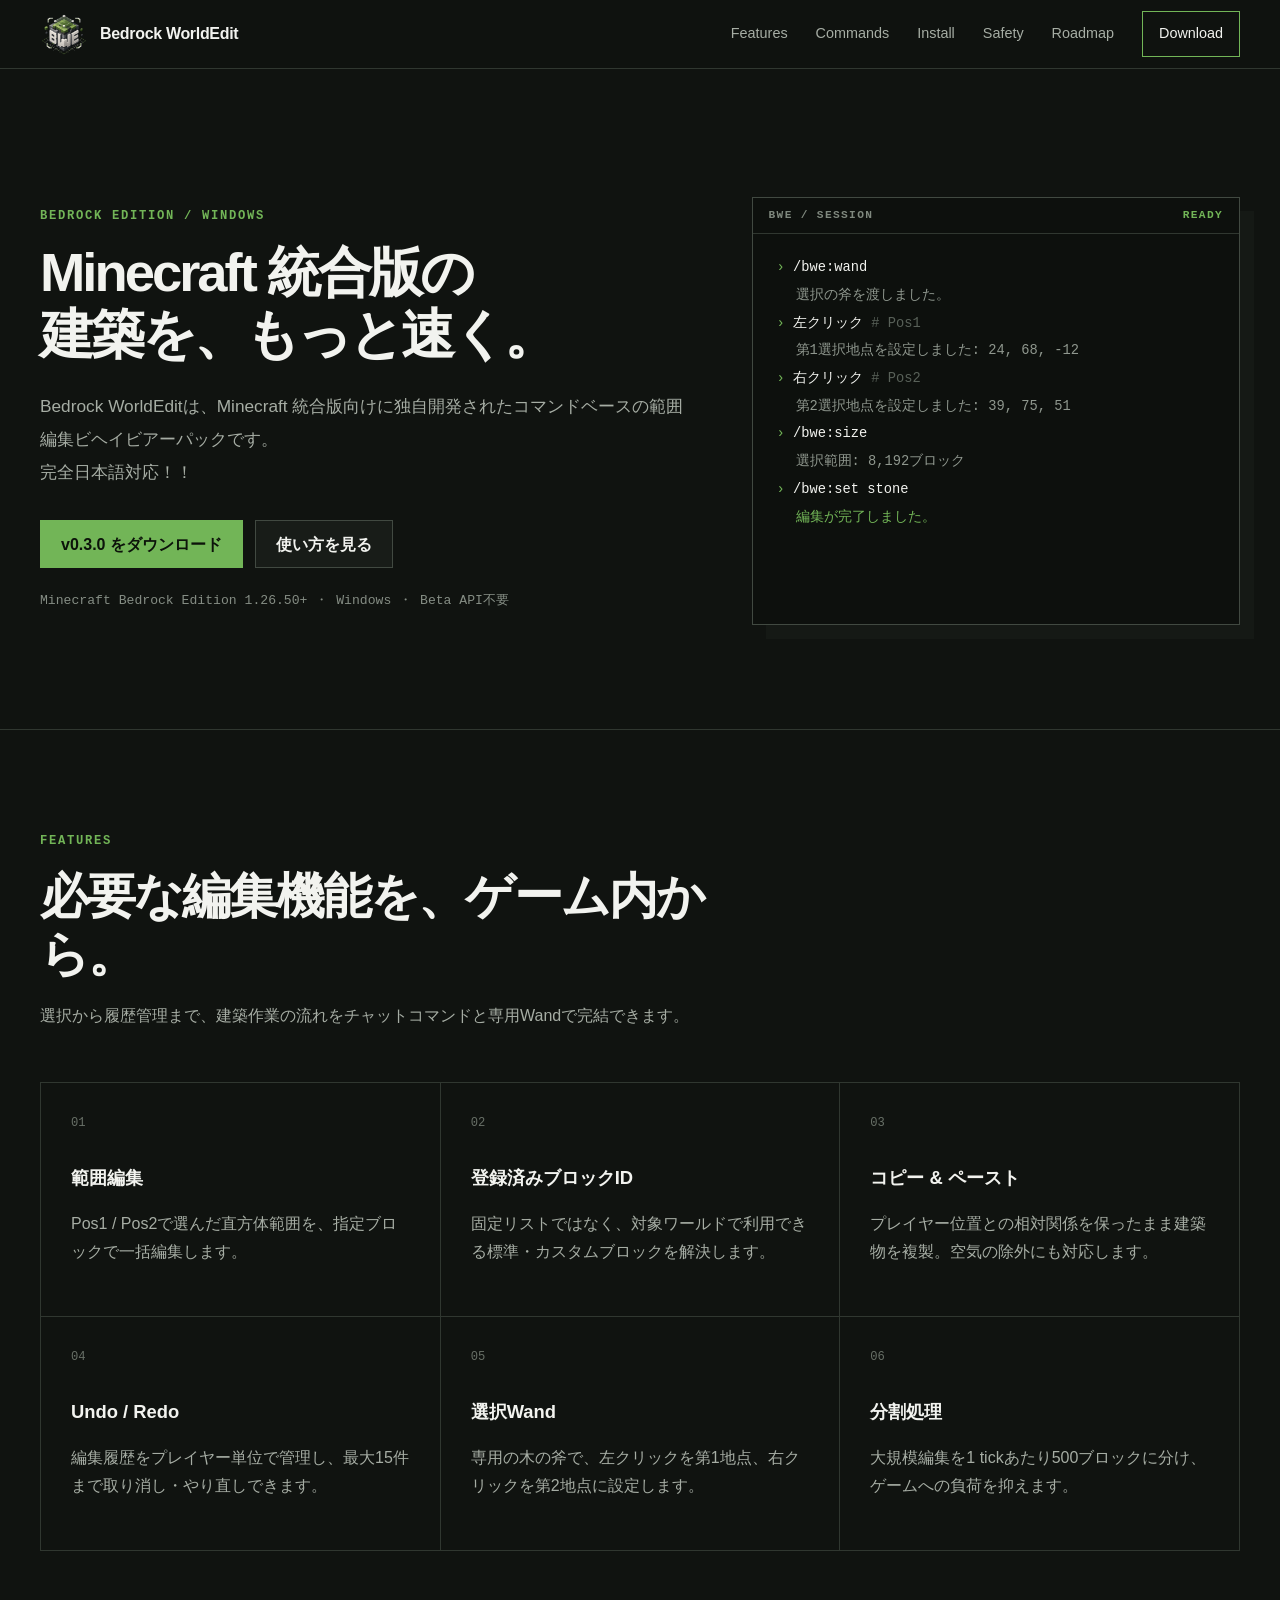
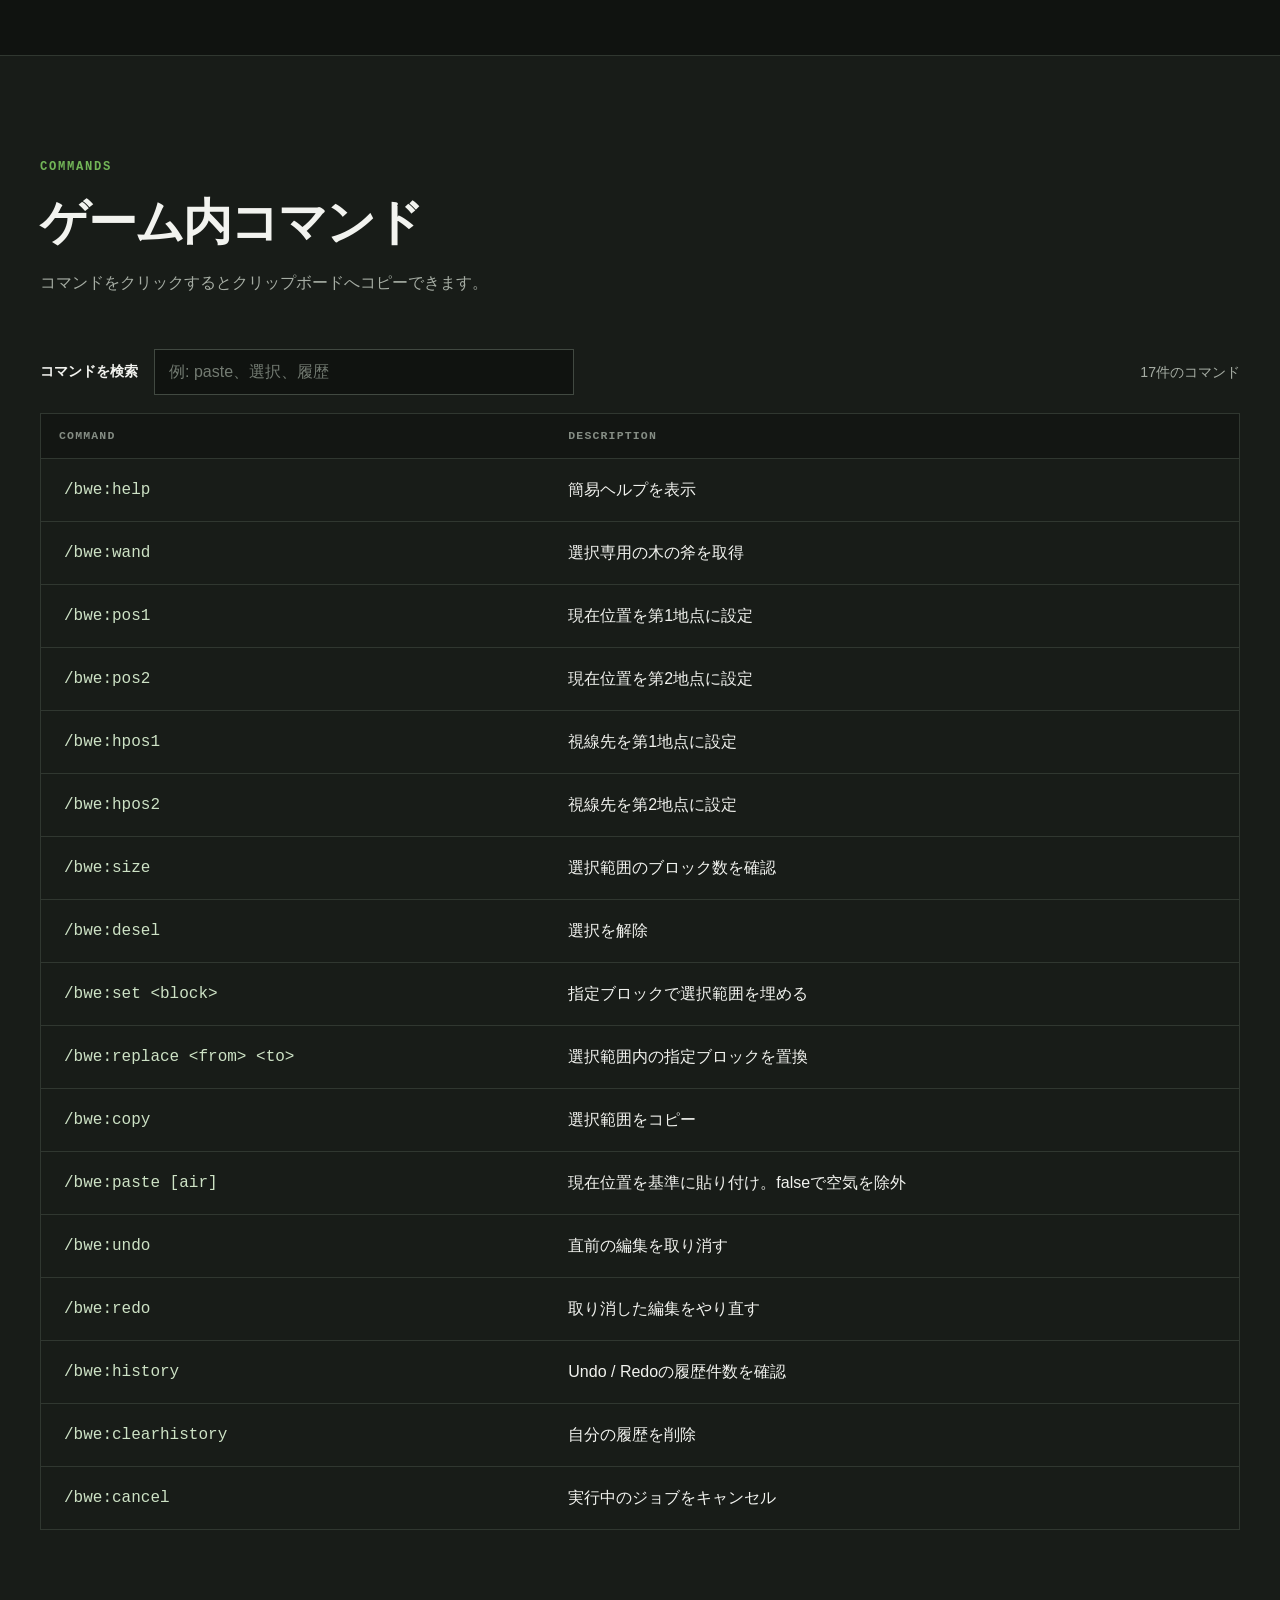
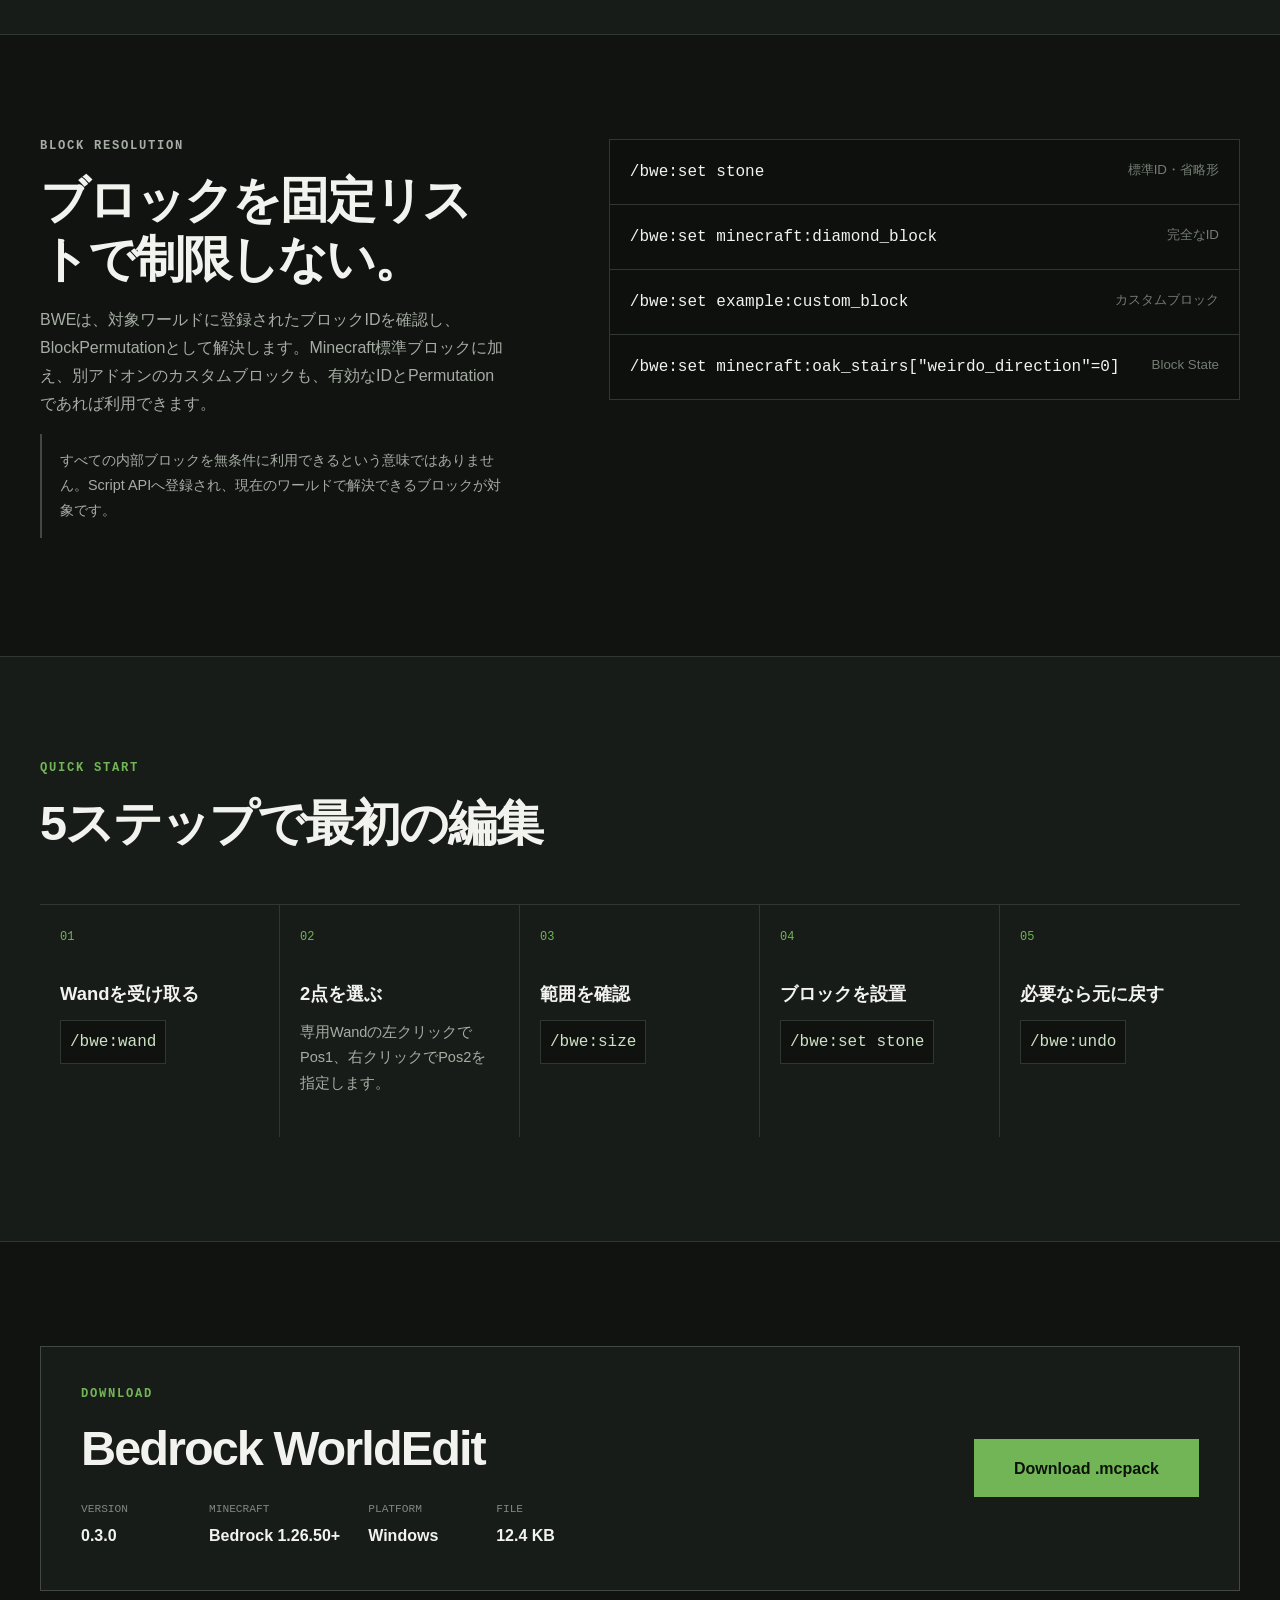
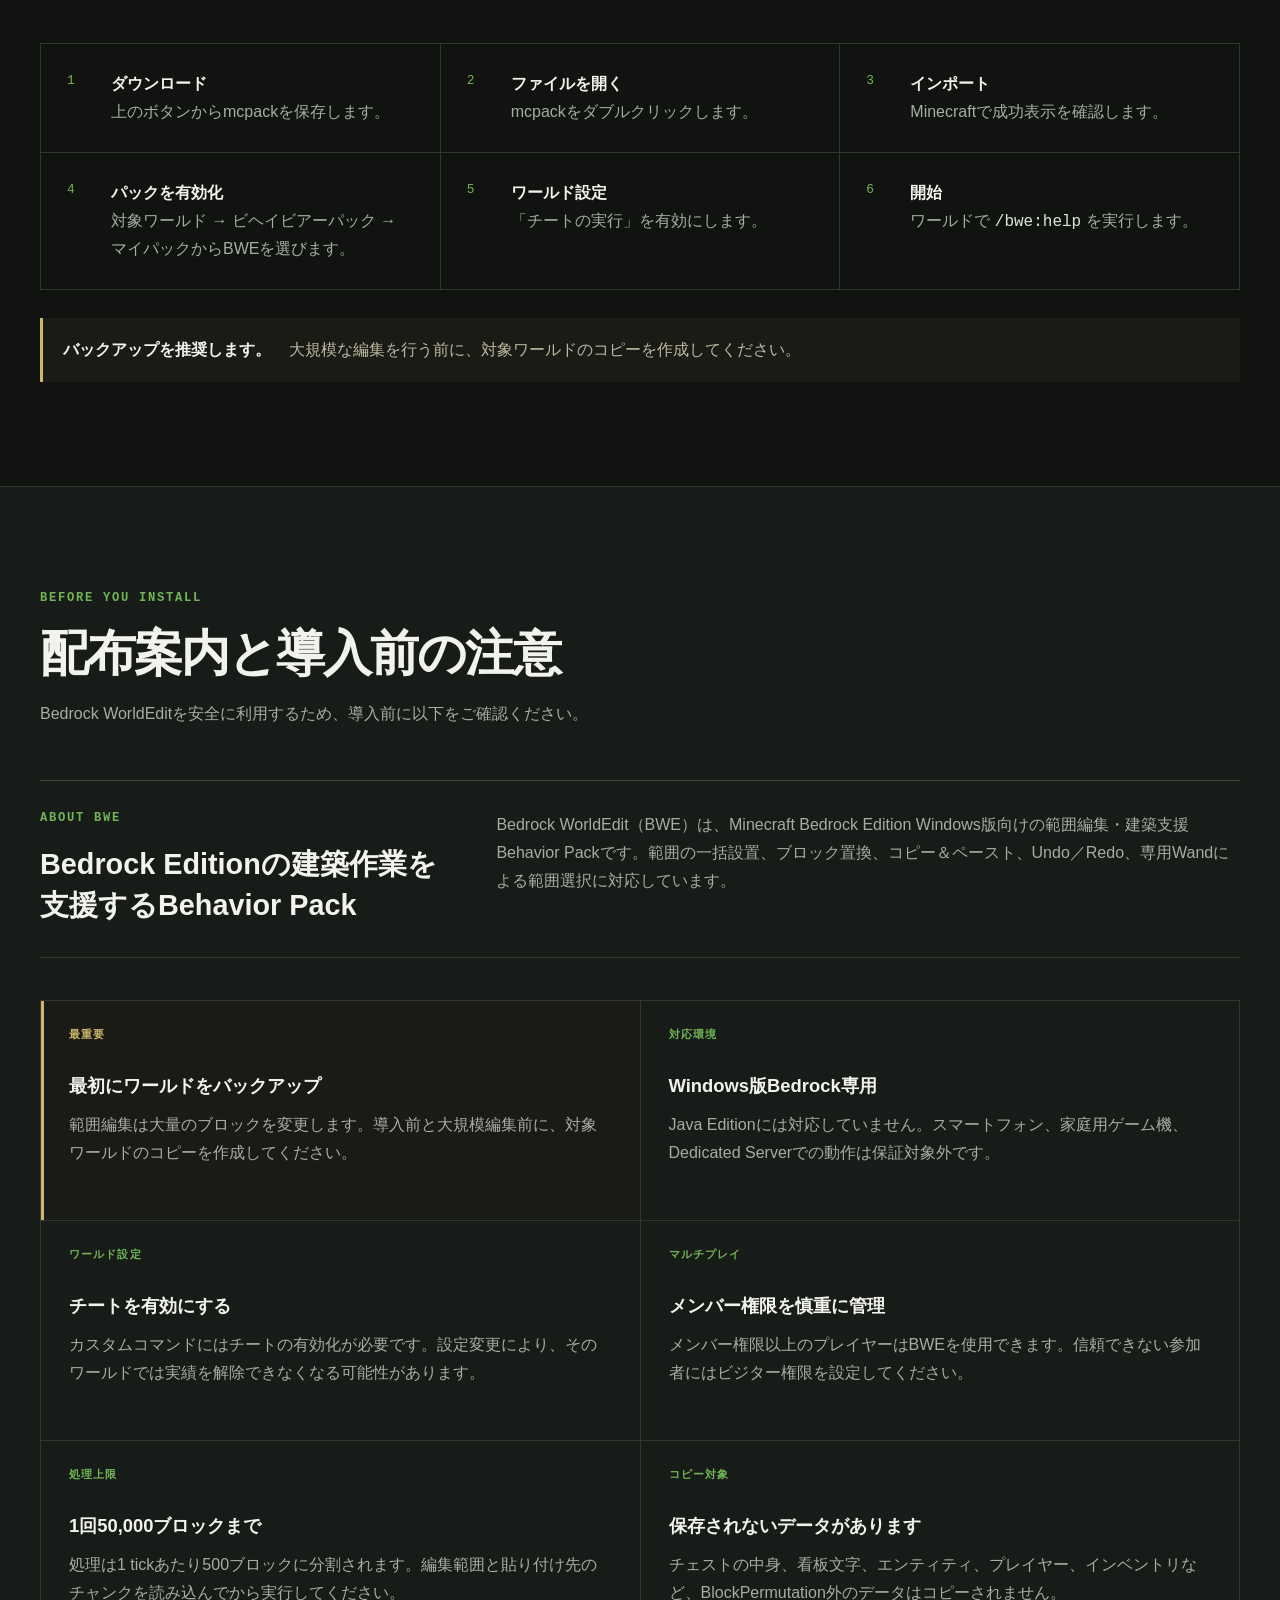
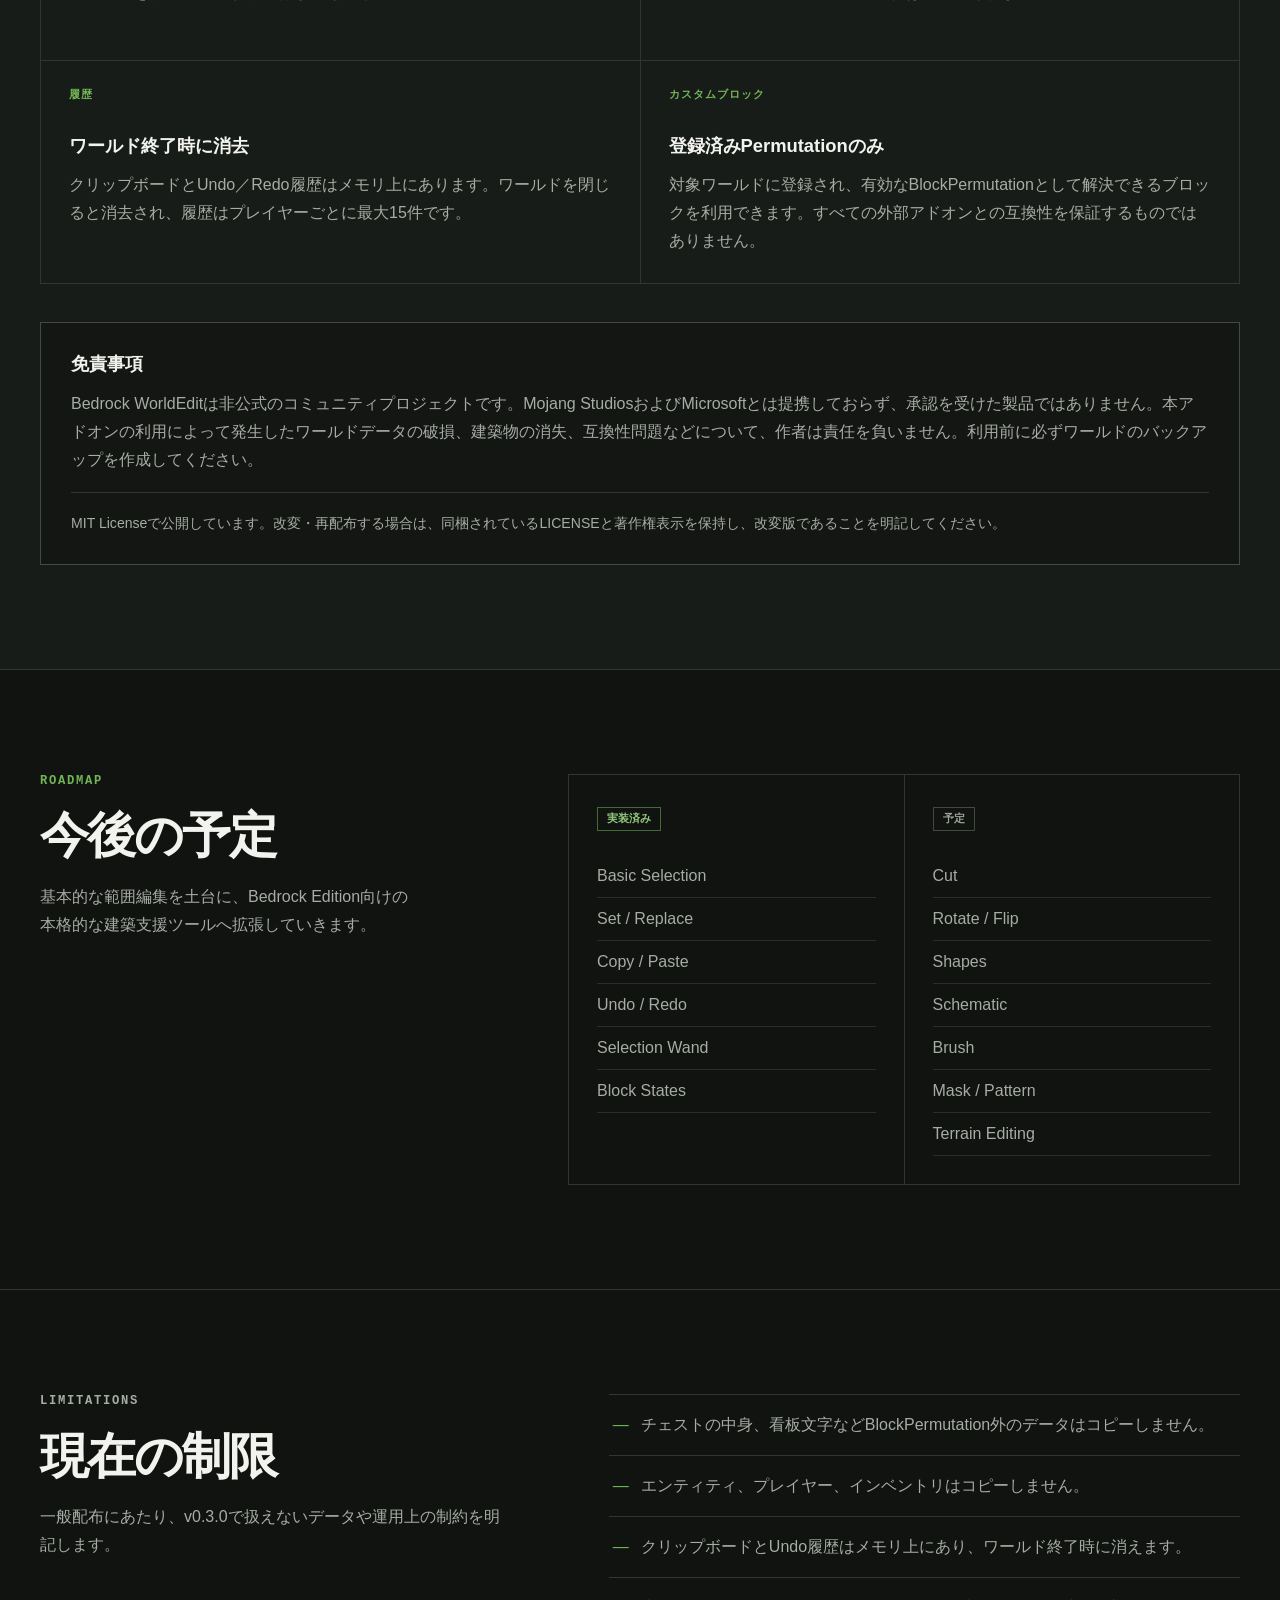
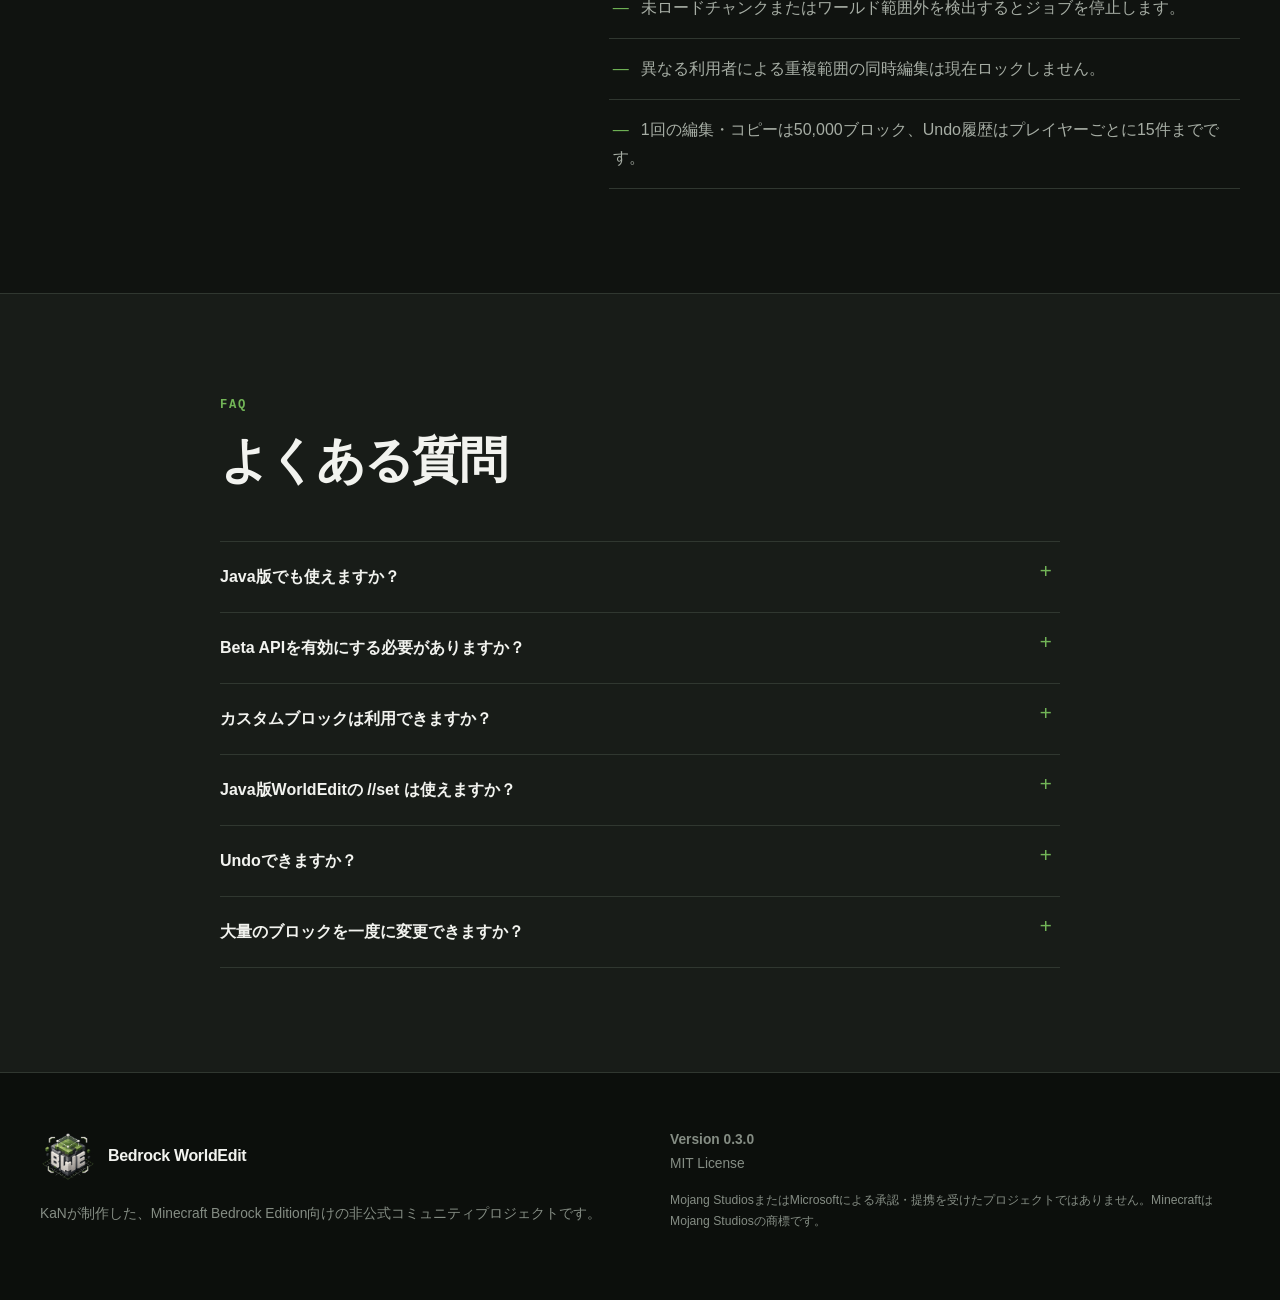
==== index.html @ 3ecee428 "Update index.html" ====
<!doctype html>
<html lang="ja">
<head>
  <meta charset="utf-8">
  <meta name="viewport" content="width=device-width, initial-scale=1">
  <title>Bedrock WorldEdit (BWE) | Minecraft Bedrock Edition World Editor</title>
  <meta name="description" content="Minecraft Bedrock Edition Windows版向けのコマンドベース範囲編集Behavior Pack「Bedrock WorldEdit (BWE)」公式配布サイト。">
  <meta name="theme-color" content="#111411">
  <meta property="og:type" content="website">
  <meta property="og:title" content="Bedrock WorldEdit (BWE)">
  <meta property="og:description" content="Minecraft Bedrock Edition Windows版向けのコマンドベース範囲編集Behavior Pack。">
  <meta name="twitter:card" content="summary">
  <meta name="twitter:title" content="Bedrock WorldEdit (BWE)">
  <meta name="twitter:description" content="Minecraft Bedrock Edition Windows版向けの範囲編集Behavior Pack。">
  <link rel="icon" type="image/png" href="./assets/images/bwe-logo.png">
  <link rel="stylesheet" href="./assets/css/style.css">
</head>
<body>
  <a class="skip-link" href="#main">本文へ移動</a>
  <header class="site-header" data-header>
    <div class="container header-inner">
      <a class="brand" href="#top" aria-label="Bedrock WorldEdit トップ">
        <img class="brand-logo" src="./assets/images/bwe-logo.png" alt="" width="48" height="48">
        <span>Bedrock WorldEdit</span>
      </a>
      <button class="menu-button" type="button" aria-label="メニューを開く" aria-expanded="false" aria-controls="site-nav" data-menu-button>
        <span></span><span></span><span></span>
      </button>
      <nav class="site-nav" id="site-nav" aria-label="メインナビゲーション" data-nav>
        <a href="#features">Features</a>
        <a href="#commands">Commands</a>
        <a href="#install">Install</a>
        <a href="#safety">Safety</a>
        <a href="#roadmap">Roadmap</a>
        <a class="nav-download" href="./downloads/BedrockWorldEdit-0.3.0.mcpack" download>Download</a>
      </nav>
    </div>
  </header>

  <main id="main">
    <section class="hero" id="top">
      <div class="container hero-grid">
        <div class="hero-copy reveal">
          <p class="eyebrow">BEDROCK EDITION / WINDOWS</p>
          <h1><span>Minecraft 統合版の</span><span>建築を、もっと速く。</span></h1>
          <p class="hero-lead">Bedrock WorldEditは、Minecraft 統合版向けに独自開発されたコマンドベースの範囲編集ビヘイビアーパックです。<br>完全日本語対応！！</p>
          <div class="hero-actions">
            <a class="button button-primary" href="./downloads/BedrockWorldEdit-0.3.0.mcpack" download>v0.3.0 をダウンロード</a>
            <a class="button button-secondary" href="#quick-start">使い方を見る</a>
          </div>
          <p class="compatibility">Minecraft Bedrock Edition 1.26.50+ <span aria-hidden="true">・</span> Windows <span aria-hidden="true">・</span> Beta API不要</p>
        </div>

        <div class="console reveal" aria-label="BWEコマンドの実行例">
          <div class="console-heading"><span>BWE / SESSION</span><span>READY</span></div>
          <div class="console-body">
            <p><span class="prompt">›</span> /bwe:wand</p>
            <p class="console-result">選択の斧を渡しました。</p>
            <p><span class="prompt">›</span> 左クリック <span class="comment"># Pos1</span></p>
            <p class="console-result">第1選択地点を設定しました: 24, 68, -12</p>
            <p><span class="prompt">›</span> 右クリック <span class="comment"># Pos2</span></p>
            <p class="console-result">第2選択地点を設定しました: 39, 75, 51</p>
            <p><span class="prompt">›</span> /bwe:size</p>
            <p class="console-result">選択範囲: 8,192ブロック</p>
            <p><span class="prompt">›</span> /bwe:set stone</p>
            <p class="console-result success">編集が完了しました。</p>
          </div>
        </div>
      </div>
    </section>

    <section class="section" id="features">
      <div class="container">
        <div class="section-heading reveal">
          <p class="eyebrow">FEATURES</p>
          <h2>必要な編集機能を、ゲーム内から。</h2>
          <p>選択から履歴管理まで、建築作業の流れをチャットコマンドと専用Wandで完結できます。</p>
        </div>
        <div class="feature-grid reveal">
          <article><span>01</span><h3>範囲編集</h3><p>Pos1 / Pos2で選んだ直方体範囲を、指定ブロックで一括編集します。</p></article>
          <article><span>02</span><h3>登録済みブロックID</h3><p>固定リストではなく、対象ワールドで利用できる標準・カスタムブロックを解決します。</p></article>
          <article><span>03</span><h3>コピー &amp; ペースト</h3><p>プレイヤー位置との相対関係を保ったまま建築物を複製。空気の除外にも対応します。</p></article>
          <article><span>04</span><h3>Undo / Redo</h3><p>編集履歴をプレイヤー単位で管理し、最大15件まで取り消し・やり直しできます。</p></article>
          <article><span>05</span><h3>選択Wand</h3><p>専用の木の斧で、左クリックを第1地点、右クリックを第2地点に設定します。</p></article>
          <article><span>06</span><h3>分割処理</h3><p>大規模編集を1 tickあたり500ブロックに分け、ゲームへの負荷を抑えます。</p></article>
        </div>
      </div>
    </section>

    <section class="section section-surface" id="commands">
      <div class="container">
        <div class="section-heading reveal">
          <p class="eyebrow">COMMANDS</p>
          <h2>ゲーム内コマンド</h2>
          <p>コマンドをクリックするとクリップボードへコピーできます。</p>
        </div>
        <div class="command-toolbar reveal">
          <label for="command-search">コマンドを検索</label>
          <input id="command-search" type="search" placeholder="例: paste、選択、履歴" autocomplete="off" data-command-search>
          <p class="search-count" aria-live="polite" data-search-count>17件のコマンド</p>
        </div>
        <div class="command-table-wrap reveal">
          <table class="command-table">
            <thead><tr><th scope="col">Command</th><th scope="col">Description</th></tr></thead>
            <tbody data-command-list>
              <tr><td><button class="command-copy" data-command="/bwe:help">/bwe:help</button></td><td>簡易ヘルプを表示</td></tr>
              <tr><td><button class="command-copy" data-command="/bwe:wand">/bwe:wand</button></td><td>選択専用の木の斧を取得</td></tr>
              <tr><td><button class="command-copy" data-command="/bwe:pos1">/bwe:pos1</button></td><td>現在位置を第1地点に設定</td></tr>
              <tr><td><button class="command-copy" data-command="/bwe:pos2">/bwe:pos2</button></td><td>現在位置を第2地点に設定</td></tr>
              <tr><td><button class="command-copy" data-command="/bwe:hpos1">/bwe:hpos1</button></td><td>視線先を第1地点に設定</td></tr>
              <tr><td><button class="command-copy" data-command="/bwe:hpos2">/bwe:hpos2</button></td><td>視線先を第2地点に設定</td></tr>
              <tr><td><button class="command-copy" data-command="/bwe:size">/bwe:size</button></td><td>選択範囲のブロック数を確認</td></tr>
              <tr><td><button class="command-copy" data-command="/bwe:desel">/bwe:desel</button></td><td>選択を解除</td></tr>
              <tr><td><button class="command-copy" data-command="/bwe:set stone">/bwe:set &lt;block&gt;</button></td><td>指定ブロックで選択範囲を埋める</td></tr>
              <tr><td><button class="command-copy" data-command="/bwe:replace dirt stone">/bwe:replace &lt;from&gt; &lt;to&gt;</button></td><td>選択範囲内の指定ブロックを置換</td></tr>
              <tr><td><button class="command-copy" data-command="/bwe:copy">/bwe:copy</button></td><td>選択範囲をコピー</td></tr>
              <tr><td><button class="command-copy" data-command="/bwe:paste">/bwe:paste [air]</button></td><td>現在位置を基準に貼り付け。falseで空気を除外</td></tr>
              <tr><td><button class="command-copy" data-command="/bwe:undo">/bwe:undo</button></td><td>直前の編集を取り消す</td></tr>
              <tr><td><button class="command-copy" data-command="/bwe:redo">/bwe:redo</button></td><td>取り消した編集をやり直す</td></tr>
              <tr><td><button class="command-copy" data-command="/bwe:history">/bwe:history</button></td><td>Undo / Redoの履歴件数を確認</td></tr>
              <tr><td><button class="command-copy" data-command="/bwe:clearhistory">/bwe:clearhistory</button></td><td>自分の履歴を削除</td></tr>
              <tr><td><button class="command-copy" data-command="/bwe:cancel">/bwe:cancel</button></td><td>実行中のジョブをキャンセル</td></tr>
            </tbody>
          </table>
          <p class="empty-search" hidden data-empty-search>一致するコマンドはありません。</p>
        </div>
      </div>
    </section>

    <section class="section" id="blocks">
      <div class="container split-layout reveal">
        <div>
          <p class="eyebrow">BLOCK RESOLUTION</p>
          <h2>ブロックを固定リストで制限しない。</h2>
          <p>BWEは、対象ワールドに登録されたブロックIDを確認し、BlockPermutationとして解決します。Minecraft標準ブロックに加え、別アドオンのカスタムブロックも、有効なIDとPermutationであれば利用できます。</p>
          <p class="note">すべての内部ブロックを無条件に利用できるという意味ではありません。Script APIへ登録され、現在のワールドで解決できるブロックが対象です。</p>
        </div>
        <div class="code-block" aria-label="ブロック指定例">
          <button class="code-line command-copy" data-command="/bwe:set stone"><span>/bwe:set stone</span><small>標準ID・省略形</small></button>
          <button class="code-line command-copy" data-command="/bwe:set minecraft:diamond_block"><span>/bwe:set minecraft:diamond_block</span><small>完全なID</small></button>
          <button class="code-line command-copy" data-command="/bwe:set example:custom_block"><span>/bwe:set example:custom_block</span><small>カスタムブロック</small></button>
          <button class="code-line command-copy" data-command='/bwe:set minecraft:oak_stairs["weirdo_direction"=0]'><span>/bwe:set minecraft:oak_stairs["weirdo_direction"=0]</span><small>Block State</small></button>
        </div>
      </div>
    </section>

    <section class="section section-surface" id="quick-start">
      <div class="container">
        <div class="section-heading reveal"><p class="eyebrow">QUICK START</p><h2>5ステップで最初の編集</h2></div>
        <ol class="steps reveal">
          <li><span>01</span><div><h3>Wandを受け取る</h3><button class="inline-code command-copy" data-command="/bwe:wand">/bwe:wand</button></div></li>
          <li><span>02</span><div><h3>2点を選ぶ</h3><p>専用Wandの左クリックでPos1、右クリックでPos2を指定します。</p></div></li>
          <li><span>03</span><div><h3>範囲を確認</h3><button class="inline-code command-copy" data-command="/bwe:size">/bwe:size</button></div></li>
          <li><span>04</span><div><h3>ブロックを設置</h3><button class="inline-code command-copy" data-command="/bwe:set stone">/bwe:set stone</button></div></li>
          <li><span>05</span><div><h3>必要なら元に戻す</h3><button class="inline-code command-copy" data-command="/bwe:undo">/bwe:undo</button></div></li>
        </ol>
      </div>
    </section>

    <section class="section" id="install">
      <div class="container">
        <div class="download-panel reveal">
          <div>
            <p class="eyebrow">DOWNLOAD</p>
            <h2>Bedrock WorldEdit</h2>
            <dl class="release-meta"><div><dt>Version</dt><dd>0.3.0</dd></div><div><dt>Minecraft</dt><dd>Bedrock 1.26.50+</dd></div><div><dt>Platform</dt><dd>Windows</dd></div><div><dt>File</dt><dd>12.4 KB</dd></div></dl>
          </div>
          <a class="button button-primary button-large" href="./downloads/BedrockWorldEdit-0.3.0.mcpack" download>Download .mcpack</a>
        </div>
        <div class="install-grid reveal">
          <div><span>1</span><p><strong>ダウンロード</strong><br>上のボタンからmcpackを保存します。</p></div>
          <div><span>2</span><p><strong>ファイルを開く</strong><br>mcpackをダブルクリックします。</p></div>
          <div><span>3</span><p><strong>インポート</strong><br>Minecraftで成功表示を確認します。</p></div>
          <div><span>4</span><p><strong>パックを有効化</strong><br>対象ワールド → ビヘイビアーパック → マイパックからBWEを選びます。</p></div>
          <div><span>5</span><p><strong>ワールド設定</strong><br>「チートの実行」を有効にします。</p></div>
          <div><span>6</span><p><strong>開始</strong><br>ワールドで <code>/bwe:help</code> を実行します。</p></div>
        </div>
        <aside class="warning reveal"><strong>バックアップを推奨します。</strong><p>大規模な編集を行う前に、対象ワールドのコピーを作成してください。</p></aside>
      </div>
    </section>

    <section class="section section-surface" id="safety">
      <div class="container">
        <div class="section-heading reveal">
          <p class="eyebrow">BEFORE YOU INSTALL</p>
          <h2>配布案内と導入前の注意</h2>
          <p>Bedrock WorldEditを安全に利用するため、導入前に以下をご確認ください。</p>
        </div>

        <div class="distribution-copy reveal">
          <div>
            <p class="eyebrow">ABOUT BWE</p>
            <h3>Bedrock Editionの建築作業を支援するBehavior Pack</h3>
          </div>
          <p>Bedrock WorldEdit（BWE）は、Minecraft Bedrock Edition Windows版向けの範囲編集・建築支援Behavior Packです。範囲の一括設置、ブロック置換、コピー＆ペースト、Undo／Redo、専用Wandによる範囲選択に対応しています。</p>
        </div>

        <div class="safety-grid reveal">
          <article class="safety-item safety-primary">
            <p class="safety-label">最重要</p>
            <h3>最初にワールドをバックアップ</h3>
            <p>範囲編集は大量のブロックを変更します。導入前と大規模編集前に、対象ワールドのコピーを作成してください。</p>
          </article>
          <article class="safety-item">
            <p class="safety-label">対応環境</p>
            <h3>Windows版Bedrock専用</h3>
            <p>Java Editionには対応していません。スマートフォン、家庭用ゲーム機、Dedicated Serverでの動作は保証対象外です。</p>
          </article>
          <article class="safety-item">
            <p class="safety-label">ワールド設定</p>
            <h3>チートを有効にする</h3>
            <p>カスタムコマンドにはチートの有効化が必要です。設定変更により、そのワールドでは実績を解除できなくなる可能性があります。</p>
          </article>
          <article class="safety-item">
            <p class="safety-label">マルチプレイ</p>
            <h3>メンバー権限を慎重に管理</h3>
            <p>メンバー権限以上のプレイヤーはBWEを使用できます。信頼できない参加者にはビジター権限を設定してください。</p>
          </article>
          <article class="safety-item">
            <p class="safety-label">処理上限</p>
            <h3>1回50,000ブロックまで</h3>
            <p>処理は1 tickあたり500ブロックに分割されます。編集範囲と貼り付け先のチャンクを読み込んでから実行してください。</p>
          </article>
          <article class="safety-item">
            <p class="safety-label">コピー対象</p>
            <h3>保存されないデータがあります</h3>
            <p>チェストの中身、看板文字、エンティティ、プレイヤー、インベントリなど、BlockPermutation外のデータはコピーされません。</p>
          </article>
          <article class="safety-item">
            <p class="safety-label">履歴</p>
            <h3>ワールド終了時に消去</h3>
            <p>クリップボードとUndo／Redo履歴はメモリ上にあります。ワールドを閉じると消去され、履歴はプレイヤーごとに最大15件です。</p>
          </article>
          <article class="safety-item">
            <p class="safety-label">カスタムブロック</p>
            <h3>登録済みPermutationのみ</h3>
            <p>対象ワールドに登録され、有効なBlockPermutationとして解決できるブロックを利用できます。すべての外部アドオンとの互換性を保証するものではありません。</p>
          </article>
        </div>

        <aside class="disclaimer reveal">
          <h3>免責事項</h3>
          <p>Bedrock WorldEditは非公式のコミュニティプロジェクトです。Mojang StudiosおよびMicrosoftとは提携しておらず、承認を受けた製品ではありません。本アドオンの利用によって発生したワールドデータの破損、建築物の消失、互換性問題などについて、作者は責任を負いません。利用前に必ずワールドのバックアップを作成してください。</p>
          <p class="disclaimer-license">MIT Licenseで公開しています。改変・再配布する場合は、同梱されているLICENSEと著作権表示を保持し、改変版であることを明記してください。</p>
        </aside>
      </div>
    </section>

    <section class="section" id="roadmap">
      <div class="container roadmap-grid reveal">
        <div><p class="eyebrow">ROADMAP</p><h2>今後の予定</h2><p>基本的な範囲編集を土台に、Bedrock Edition向けの<br>本格的な建築支援ツールへ拡張していきます。</p></div>
        <div class="roadmap-list">
          <div><h3><span class="status status-done">実装済み</span></h3><ul><li>Basic Selection</li><li>Set / Replace</li><li>Copy / Paste</li><li>Undo / Redo</li><li>Selection Wand</li><li>Block States</li></ul></div>
          <div><h3><span class="status status-planned">予定</span></h3><ul><li>Cut</li><li>Rotate / Flip</li><li>Shapes</li><li>Schematic</li><li>Brush</li><li>Mask / Pattern</li><li>Terrain Editing</li></ul></div>
        </div>
      </div>
    </section>

    <section class="section" id="limitations">
      <div class="container two-column reveal">
        <div><p class="eyebrow">LIMITATIONS</p><h2>現在の制限</h2><p>一般配布にあたり、v0.3.0で扱えないデータや運用上の制約を明記します。</p></div>
        <ul class="limitation-list">
          <li>チェストの中身、看板文字などBlockPermutation外のデータはコピーしません。</li>
          <li>エンティティ、プレイヤー、インベントリはコピーしません。</li>
          <li>クリップボードとUndo履歴はメモリ上にあり、ワールド終了時に消えます。</li>
          <li>未ロードチャンクまたはワールド範囲外を検出するとジョブを停止します。</li>
          <li>異なる利用者による重複範囲の同時編集は現在ロックしません。</li>
          <li>1回の編集・コピーは50,000ブロック、Undo履歴はプレイヤーごとに15件までです。</li>
        </ul>
      </div>
    </section>

    <section class="section section-surface" id="faq">
      <div class="container narrow reveal">
        <div class="section-heading"><p class="eyebrow">FAQ</p><h2>よくある質問</h2></div>
        <details><summary>Java版でも使えますか？</summary><p>いいえ。Minecraft Bedrock Edition Windows版向けです。</p></details>
        <details><summary>Beta APIを有効にする必要がありますか？</summary><p>いいえ。v0.3.0ではBeta API実験は不要です。</p></details>
        <details><summary>カスタムブロックは利用できますか？</summary><p>対象ワールドに登録され、有効なBlockPermutationとして解決できるブロックIDであれば利用できます。</p></details>
        <details><summary>Java版WorldEditの //set は使えますか？</summary><p>現在は使用できません。BWEでは <code>/bwe:set</code> 形式を使用します。</p></details>
        <details><summary>Undoできますか？</summary><p>可能です。プレイヤーごとに最大15件の履歴を保持します。</p></details>
        <details><summary>大量のブロックを一度に変更できますか？</summary><p>v0.3.0では1回につき50,000ブロックが上限です。処理は1 tickあたり500ブロックに分割されます。</p></details>
      </div>
    </section>
  </main>

  <footer class="site-footer">
    <div class="container footer-grid">
      <div><div class="brand footer-brand"><img class="brand-logo brand-logo-footer" src="./assets/images/bwe-logo.png" alt="" width="56" height="56"><span>Bedrock WorldEdit</span></div><p>KaNが制作した、Minecraft Bedrock Edition向けの非公式コミュニティプロジェクトです。</p></div>
      <div><p><strong>Version 0.3.0</strong><br>MIT License</p><p class="legal">Mojang StudiosまたはMicrosoftによる承認・提携を受けたプロジェクトではありません。MinecraftはMojang Studiosの商標です。</p></div>
    </div>
  </footer>
  <div class="toast" role="status" aria-live="polite" data-toast>コピーしました</div>
  <script src="./assets/js/main.js" defer></script>
</body>
</html>
---- assets/css/style.css ----
:root {
  --bg: #101310;
  --surface: #181c18;
  --surface-2: #1d221d;
  --text: #f2f3ef;
  --muted: #a6ada4;
  --accent: #72b557;
  --accent-hover: #82c566;
  --accent-dark: #172615;
  --border: #303730;
  --border-light: #414941;
  --warning: #cbb96b;
  --max: 1200px;
  --font: -apple-system, BlinkMacSystemFont, "Segoe UI", "Noto Sans JP", "Yu Gothic", Meiryo, sans-serif;
  --mono: Consolas, "SFMono-Regular", monospace;
}

* { box-sizing: border-box; }
html { scroll-behavior: smooth; scroll-padding-top: 5rem; }
body { margin: 0; min-width: 320px; overflow-x: hidden; background: var(--bg); color: var(--text); font-family: var(--font); font-size: 16px; line-height: 1.75; }
a { color: inherit; text-decoration: none; }
button, input { font: inherit; }
button { color: inherit; }
img, svg { display: block; max-width: 100%; }
code { font-family: var(--mono); color: #d9e8d3; }
:focus-visible { outline: 3px solid var(--accent); outline-offset: 3px; }
.container { width: min(calc(100% - 40px), var(--max)); margin-inline: auto; }
.narrow { width: min(calc(100% - 40px), 840px); }
.skip-link { position: fixed; z-index: 999; top: 8px; left: 8px; transform: translateY(-150%); padding: 8px 14px; background: var(--text); color: var(--bg); }
.skip-link:focus { transform: none; }

.site-header { position: sticky; z-index: 100; top: 0; background: rgba(16, 19, 16, .96); border-bottom: 1px solid var(--border); }
.header-inner { min-height: 68px; display: flex; align-items: center; justify-content: space-between; gap: 30px; }
.brand { display: inline-flex; align-items: center; gap: 12px; font-weight: 700; letter-spacing: -.02em; }
.brand-logo { width: 48px; height: 48px; object-fit: contain; flex: 0 0 auto; }
.brand-logo-footer { width: 56px; height: 56px; }
.site-nav { display: flex; align-items: center; gap: 28px; font-size: .9rem; color: var(--muted); }
.site-nav a { transition: color .18s ease, border-color .18s ease, background .18s ease; }
.site-nav a:hover { color: var(--text); }
.site-nav .nav-download { padding: 9px 16px; border: 1px solid var(--accent); color: var(--text); }
.site-nav .nav-download:hover { background: var(--accent-dark); }
.menu-button { display: none; width: 44px; height: 44px; padding: 11px; border: 1px solid var(--border); background: transparent; cursor: pointer; }
.menu-button span { display: block; height: 1px; margin: 5px 0; background: var(--text); }

.hero { padding: clamp(72px, 10vw, 136px) 0 104px; border-bottom: 1px solid var(--border); }
.hero-grid { display: grid; grid-template-columns: minmax(0, 1.14fr) minmax(410px, .86fr); gap: clamp(42px, 5vw, 68px); align-items: center; }
.eyebrow { margin: 0 0 18px; color: var(--accent); font: 700 .76rem/1.2 var(--mono); letter-spacing: .14em; }
h1, h2, h3, p { margin-top: 0; }
h1 { max-width: 760px; margin-bottom: 24px; font-size: clamp(2.65rem, 4.25vw, 4.35rem); line-height: 1.14; letter-spacing: -.055em; }
h1 span { display: block; white-space: nowrap; }
h2 { margin-bottom: 18px; font-size: clamp(2rem, 3.8vw, 3.2rem); line-height: 1.2; letter-spacing: -.04em; }
h3 { font-size: 1.15rem; line-height: 1.45; }
.hero-lead { max-width: 680px; margin-bottom: 32px; color: var(--muted); font-size: 1.08rem; line-height: 1.9; text-wrap: pretty; }
.hero-actions { display: flex; flex-wrap: wrap; gap: 12px; margin-bottom: 22px; }
.button { min-height: 48px; display: inline-flex; align-items: center; justify-content: center; padding: 11px 20px; border: 1px solid transparent; font-weight: 700; line-height: 1.2; transition: background .18s ease, border-color .18s ease, transform .18s ease; }
.button:hover { transform: translateY(-2px); }
.button-primary { background: var(--accent); color: #0c130a; }
.button-primary:hover { background: var(--accent-hover); }
.button-secondary { border-color: var(--border-light); background: var(--surface); }
.button-secondary:hover { border-color: var(--muted); }
.button-large { min-width: 225px; min-height: 58px; }
.compatibility { margin: 0; color: #858d84; font: .82rem/1.7 var(--mono); }

.console { border: 1px solid var(--border-light); background: #0d100d; box-shadow: 14px 14px 0 #151915; }
.console-heading { display: flex; justify-content: space-between; padding: 12px 16px; border-bottom: 1px solid var(--border); color: #7f887e; font: 700 .7rem/1 var(--mono); letter-spacing: .12em; }
.console-heading span:last-child { color: var(--accent); }
.console-body { min-height: 390px; padding: 23px 24px; font: .86rem/1.65 var(--mono); }
.console-body p { margin: 0 0 5px; }
.console-result { padding-left: 19px; color: #8f978e; }
.console-result.success, .prompt { color: var(--accent); }
.comment { color: #586058; }

.section { padding: 104px 0; border-bottom: 1px solid var(--border); }
.section-surface { background: var(--surface); }
.section-heading { max-width: 720px; margin-bottom: 52px; }
.section-heading > p:last-child { color: var(--muted); }
.feature-grid { display: grid; grid-template-columns: repeat(3, 1fr); border-top: 1px solid var(--border); border-left: 1px solid var(--border); }
.feature-grid article { min-height: 230px; padding: 34px 30px; border-right: 1px solid var(--border); border-bottom: 1px solid var(--border); }
.feature-grid article > span { display: block; margin-bottom: 36px; color: #687067; font: .76rem/1 var(--mono); }
.feature-grid article p { color: var(--muted); }

.command-toolbar { display: grid; grid-template-columns: auto minmax(220px, 420px) 1fr; align-items: center; gap: 16px; margin-bottom: 18px; }
.command-toolbar label { font-size: .9rem; font-weight: 700; }
.command-toolbar input { width: 100%; height: 46px; padding: 0 14px; border: 1px solid var(--border-light); border-radius: 0; background: var(--bg); color: var(--text); }
.command-toolbar input::placeholder { color: #737b72; }
.search-count { justify-self: end; margin: 0; color: var(--muted); font-size: .88rem; }
.command-table-wrap { overflow-x: auto; border: 1px solid var(--border); }
.command-table { width: 100%; min-width: 660px; border-collapse: collapse; }
.command-table th, .command-table td { padding: 15px 18px; border-bottom: 1px solid var(--border); text-align: left; }
.command-table th { background: #131613; color: #858d84; font: 700 .72rem/1.2 var(--mono); letter-spacing: .1em; text-transform: uppercase; }
.command-table tbody tr:last-child td { border-bottom: 0; }
.command-table tbody tr:hover { background: #1d221d; }
.command-copy { margin: 0; padding: 2px 5px; border: 0; background: transparent; color: #cde2c5; font-family: var(--mono); text-align: left; cursor: pointer; }
.command-copy:hover { color: var(--accent-hover); text-decoration: underline; text-underline-offset: 4px; }
.empty-search { padding: 28px; margin: 0; color: var(--muted); text-align: center; }

.split-layout, .two-column { display: grid; grid-template-columns: minmax(0, .85fr) minmax(480px, 1.15fr); gap: clamp(50px, 8vw, 112px); align-items: start; }
.split-layout p, .two-column p { color: var(--muted); }
.note { padding: 14px 0 14px 18px; border-left: 2px solid var(--border-light); font-size: .9rem; }
.code-block { border: 1px solid var(--border); background: #0d100d; }
.code-line { width: 100%; display: flex; justify-content: space-between; gap: 20px; padding: 18px 20px; border-bottom: 1px solid var(--border); color: var(--text); text-decoration: none !important; }
.code-line:last-child { border-bottom: 0; }
.code-line span { min-width: 0; overflow-wrap: anywhere; }
.code-line small { flex: 0 0 auto; color: #747c73; font-family: var(--font); }

.steps { display: grid; grid-template-columns: repeat(5, 1fr); margin: 0; padding: 0; border-top: 1px solid var(--border); list-style: none; }
.steps li { min-height: 190px; padding: 26px 20px; border-right: 1px solid var(--border); }
.steps li:last-child { border-right: 0; }
.steps li > span { display: block; margin-bottom: 38px; color: var(--accent); font: .75rem/1 var(--mono); }
.steps h3 { margin-bottom: 12px; }
.steps p { color: var(--muted); font-size: .91rem; }
.inline-code { padding: 7px 9px; background: #0f120f; border: 1px solid var(--border); }

.download-panel { display: flex; align-items: center; justify-content: space-between; gap: 40px; padding: 40px; border: 1px solid var(--border-light); background: var(--surface); }
.release-meta { display: flex; flex-wrap: wrap; gap: 28px; margin: 24px 0 0; }
.release-meta div { min-width: 100px; }
.release-meta dt { color: #7f877e; font: .7rem/1.3 var(--mono); text-transform: uppercase; }
.release-meta dd { margin: 6px 0 0; font-weight: 700; }
.install-grid { display: grid; grid-template-columns: repeat(3, 1fr); gap: 0; margin-top: 52px; border-top: 1px solid var(--border); border-left: 1px solid var(--border); }
.install-grid > div { display: grid; grid-template-columns: 34px 1fr; gap: 10px; padding: 26px; border-right: 1px solid var(--border); border-bottom: 1px solid var(--border); }
.install-grid span { color: var(--accent); font: .8rem/1.75 var(--mono); }
.install-grid p { margin: 0; color: var(--muted); }
.install-grid strong { color: var(--text); }
.warning { display: flex; align-items: baseline; gap: 18px; margin-top: 28px; padding: 18px 20px; border-left: 3px solid var(--warning); background: #1b1b15; }
.warning p { margin: 0; color: #bbb8a0; }

.distribution-copy { display: grid; grid-template-columns: minmax(260px, .7fr) minmax(0, 1.3fr); gap: 56px; align-items: start; padding: 30px 0; margin-bottom: 42px; border-top: 1px solid var(--border-light); border-bottom: 1px solid var(--border); }
.distribution-copy h3 { margin-bottom: 0; font-size: clamp(1.35rem, 2.4vw, 1.8rem); }
.distribution-copy > p { margin: 0; color: var(--muted); }
.safety-grid { display: grid; grid-template-columns: repeat(2, 1fr); border-top: 1px solid var(--border); border-left: 1px solid var(--border); }
.safety-item { min-height: 220px; padding: 28px; border-right: 1px solid var(--border); border-bottom: 1px solid var(--border); background: var(--surface); }
.safety-item h3 { margin-bottom: 12px; }
.safety-item > p:last-child { margin: 0; color: var(--muted); }
.safety-item.safety-primary { background: #1b1b15; box-shadow: inset 3px 0 0 var(--warning); }
.safety-label { margin-bottom: 30px; color: var(--accent); font: 700 .7rem/1.2 var(--mono); letter-spacing: .1em; }
.safety-primary .safety-label { color: var(--warning); }
.disclaimer { margin-top: 38px; padding: 28px 30px; border: 1px solid var(--border-light); background: #131613; }
.disclaimer h3 { margin-bottom: 12px; }
.disclaimer p { color: var(--muted); }
.disclaimer .disclaimer-license { margin: 18px 0 0; padding-top: 18px; border-top: 1px solid var(--border); font-size: .88rem; }

.roadmap-grid { display: grid; grid-template-columns: .8fr 1.2fr; gap: 80px; }
.roadmap-grid > div:first-child > p:last-child { color: var(--muted); }
.roadmap-list { display: grid; grid-template-columns: 1fr 1fr; border-top: 1px solid var(--border); border-left: 1px solid var(--border); }
.roadmap-list > div { padding: 28px; border-right: 1px solid var(--border); border-bottom: 1px solid var(--border); }
.roadmap-list ul { columns: 1; margin: 24px 0 0; padding: 0; list-style: none; }
.roadmap-list li { padding: 7px 0; color: var(--muted); border-bottom: 1px solid #292e29; }
.status { display: inline-block; padding: 4px 9px; border: 1px solid var(--border-light); font: 700 .7rem/1.3 var(--mono); }
.status-done { border-color: #436b36; color: #91c97b; }
.status-planned { color: #9ca29a; }
.limitation-list { margin: 0; padding: 0; list-style: none; border-top: 1px solid var(--border); }
.limitation-list li { padding: 16px 4px; border-bottom: 1px solid var(--border); color: var(--muted); }
.limitation-list li::before { content: "—"; margin-right: 12px; color: var(--accent); }

details { border-top: 1px solid var(--border); }
details:last-child { border-bottom: 1px solid var(--border); }
summary { padding: 21px 40px 21px 0; position: relative; cursor: pointer; font-weight: 700; list-style: none; }
summary::-webkit-details-marker { display: none; }
summary::after { content: "+"; position: absolute; right: 8px; color: var(--accent); font: 1.3rem/1 var(--mono); }
details[open] summary::after { content: "−"; }
details p { padding: 0 50px 22px 0; color: var(--muted); }

.site-footer { padding: 55px 0; background: #0c0f0c; }
.footer-grid { display: grid; grid-template-columns: 1fr 1fr; gap: 60px; }
.footer-brand { margin-bottom: 18px; }
.site-footer p { max-width: 580px; color: #858d84; font-size: .86rem; }
.legal { font-size: .76rem !important; }
.toast { position: fixed; z-index: 200; right: 24px; bottom: 24px; padding: 11px 16px; border: 1px solid #4d7041; background: #172116; color: var(--text); opacity: 0; transform: translateY(10px); pointer-events: none; transition: opacity .2s ease, transform .2s ease; }
.toast.is-visible { opacity: 1; transform: none; }
.reveal { opacity: 0; transform: translateY(10px); transition: opacity .45s ease, transform .45s ease; }
.reveal.is-visible { opacity: 1; transform: none; }

@media (max-width: 900px) {
  .hero-grid, .split-layout, .two-column, .roadmap-grid { grid-template-columns: 1fr; }
  .hero-grid { gap: 58px; }
  h1 { font-size: clamp(2.7rem, 8vw, 4.4rem); }
  .feature-grid { grid-template-columns: repeat(2, 1fr); }
  .steps { grid-template-columns: repeat(2, 1fr); }
  .steps li { border-bottom: 1px solid var(--border); }
  .install-grid { grid-template-columns: repeat(2, 1fr); }
  .distribution-copy { grid-template-columns: 1fr; gap: 20px; }
  .menu-button { display: block; }
  .site-nav { position: absolute; top: 68px; left: 0; right: 0; display: none; padding: 22px 20px 28px; flex-direction: column; align-items: stretch; gap: 0; border-bottom: 1px solid var(--border); background: #111411; }
  .site-nav.is-open { display: flex; }
  .site-nav a { padding: 12px 0; border-bottom: 1px solid var(--border); }
  .site-nav .nav-download { margin-top: 16px; padding: 12px 16px; text-align: center; }
}

@media (max-width: 620px) {
  .container, .narrow { width: min(calc(100% - 28px), var(--max)); }
  .section { padding: 74px 0; }
  .hero { padding: 62px 0 78px; }
  .hero-grid { grid-template-columns: minmax(0, 1fr); }
  h1 { font-size: clamp(2.35rem, 12vw, 3.35rem); }
  h1 span { white-space: normal; }
  .hero-actions { flex-direction: column; }
  .button { width: 100%; }
  .console { box-shadow: 8px 8px 0 #151915; }
  .console-body { min-height: 0; padding: 18px 16px; font-size: .75rem; overflow-x: auto; }
  .feature-grid, .roadmap-list, .install-grid, .safety-grid { grid-template-columns: 1fr; }
  .feature-grid article { min-height: 0; }
  .command-toolbar { grid-template-columns: 1fr; }
  .search-count { justify-self: start; }
  .split-layout, .two-column { gap: 42px; }
  .code-line { flex-direction: column; gap: 4px; }
  .steps { grid-template-columns: 1fr; }
  .steps li { min-height: 0; display: grid; grid-template-columns: 40px 1fr; gap: 8px; border-right: 0; }
  .steps li > span { margin: 7px 0 0; }
  .download-panel { padding: 28px 22px; flex-direction: column; align-items: stretch; }
  .release-meta { display: grid; grid-template-columns: 1fr 1fr; }
  .warning { align-items: flex-start; flex-direction: column; gap: 4px; }
  .roadmap-grid { gap: 42px; }
  .footer-grid { grid-template-columns: 1fr; gap: 30px; }
  .toast { left: 14px; right: 14px; bottom: 14px; text-align: center; }
}

@media (prefers-reduced-motion: reduce) {
  html { scroll-behavior: auto; }
  *, *::before, *::after { transition-duration: .01ms !important; animation-duration: .01ms !important; animation-iteration-count: 1 !important; }
  .reveal { opacity: 1; transform: none; }
}
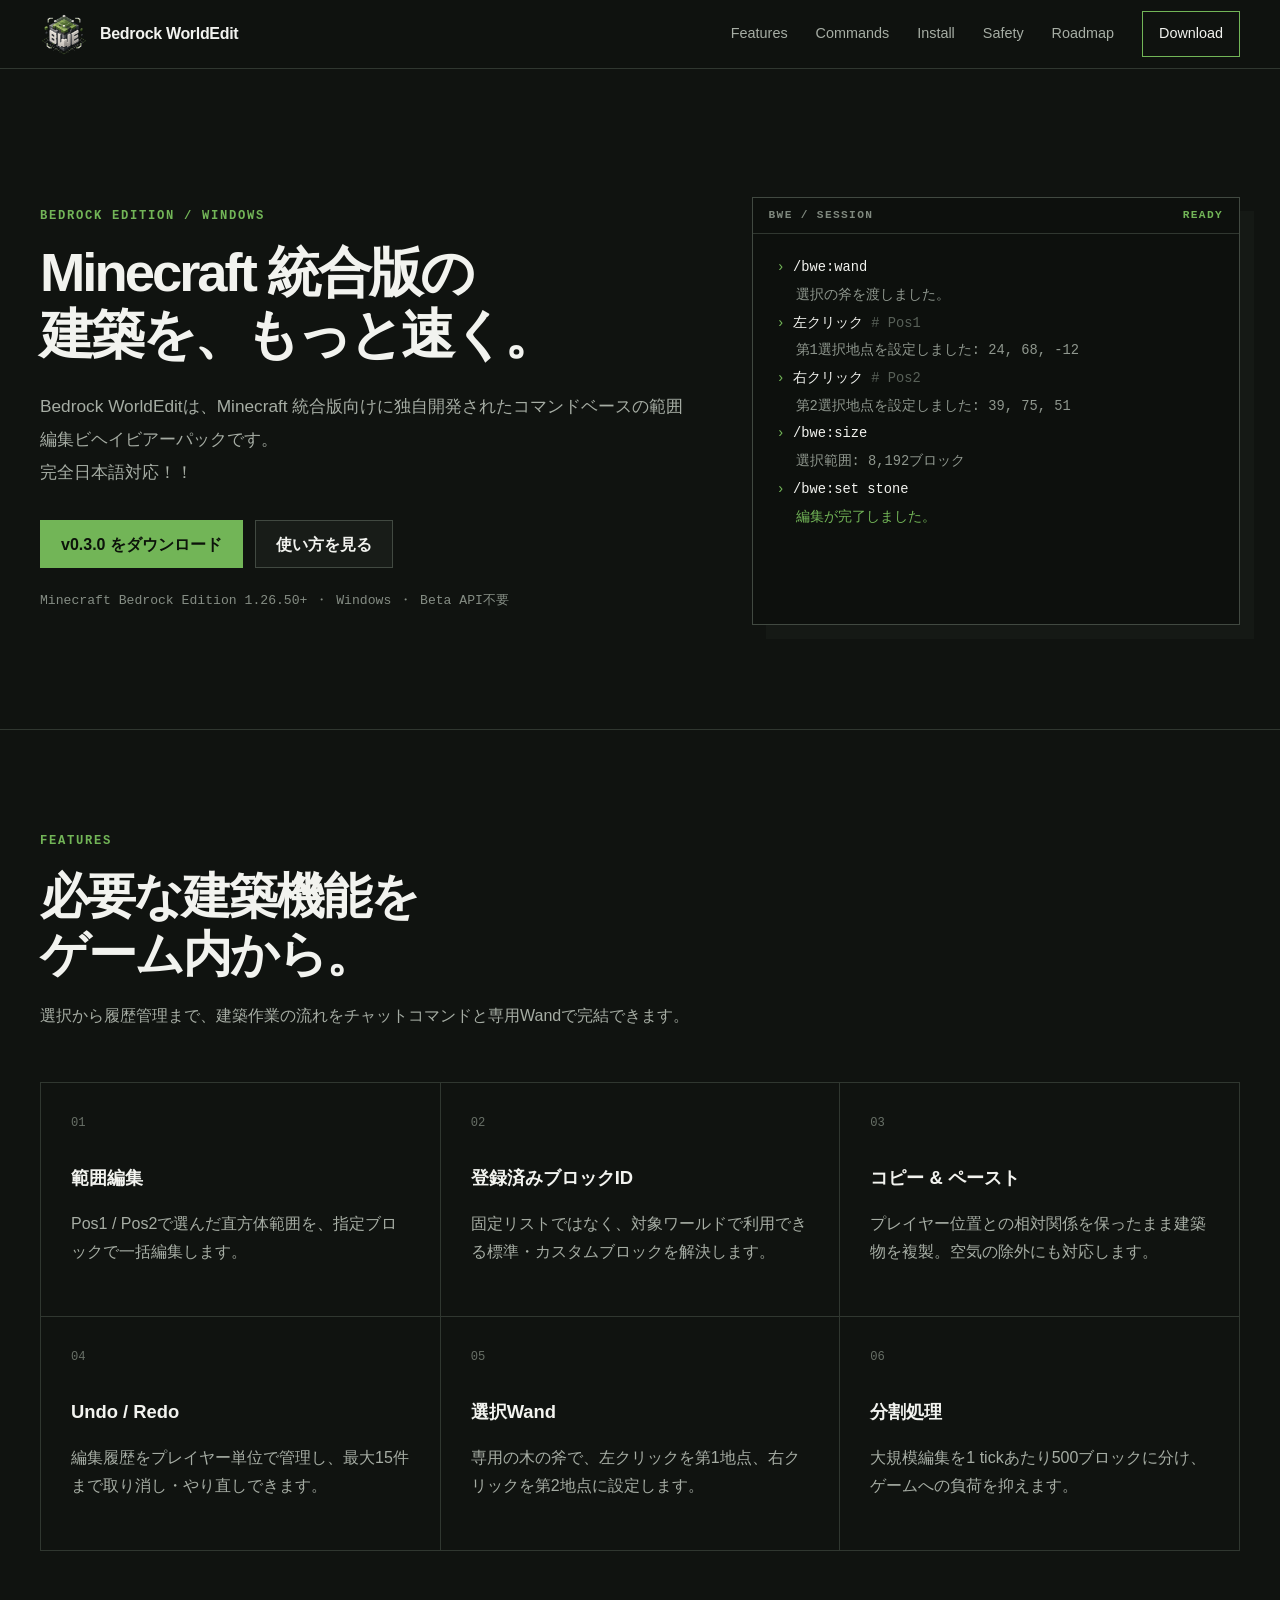
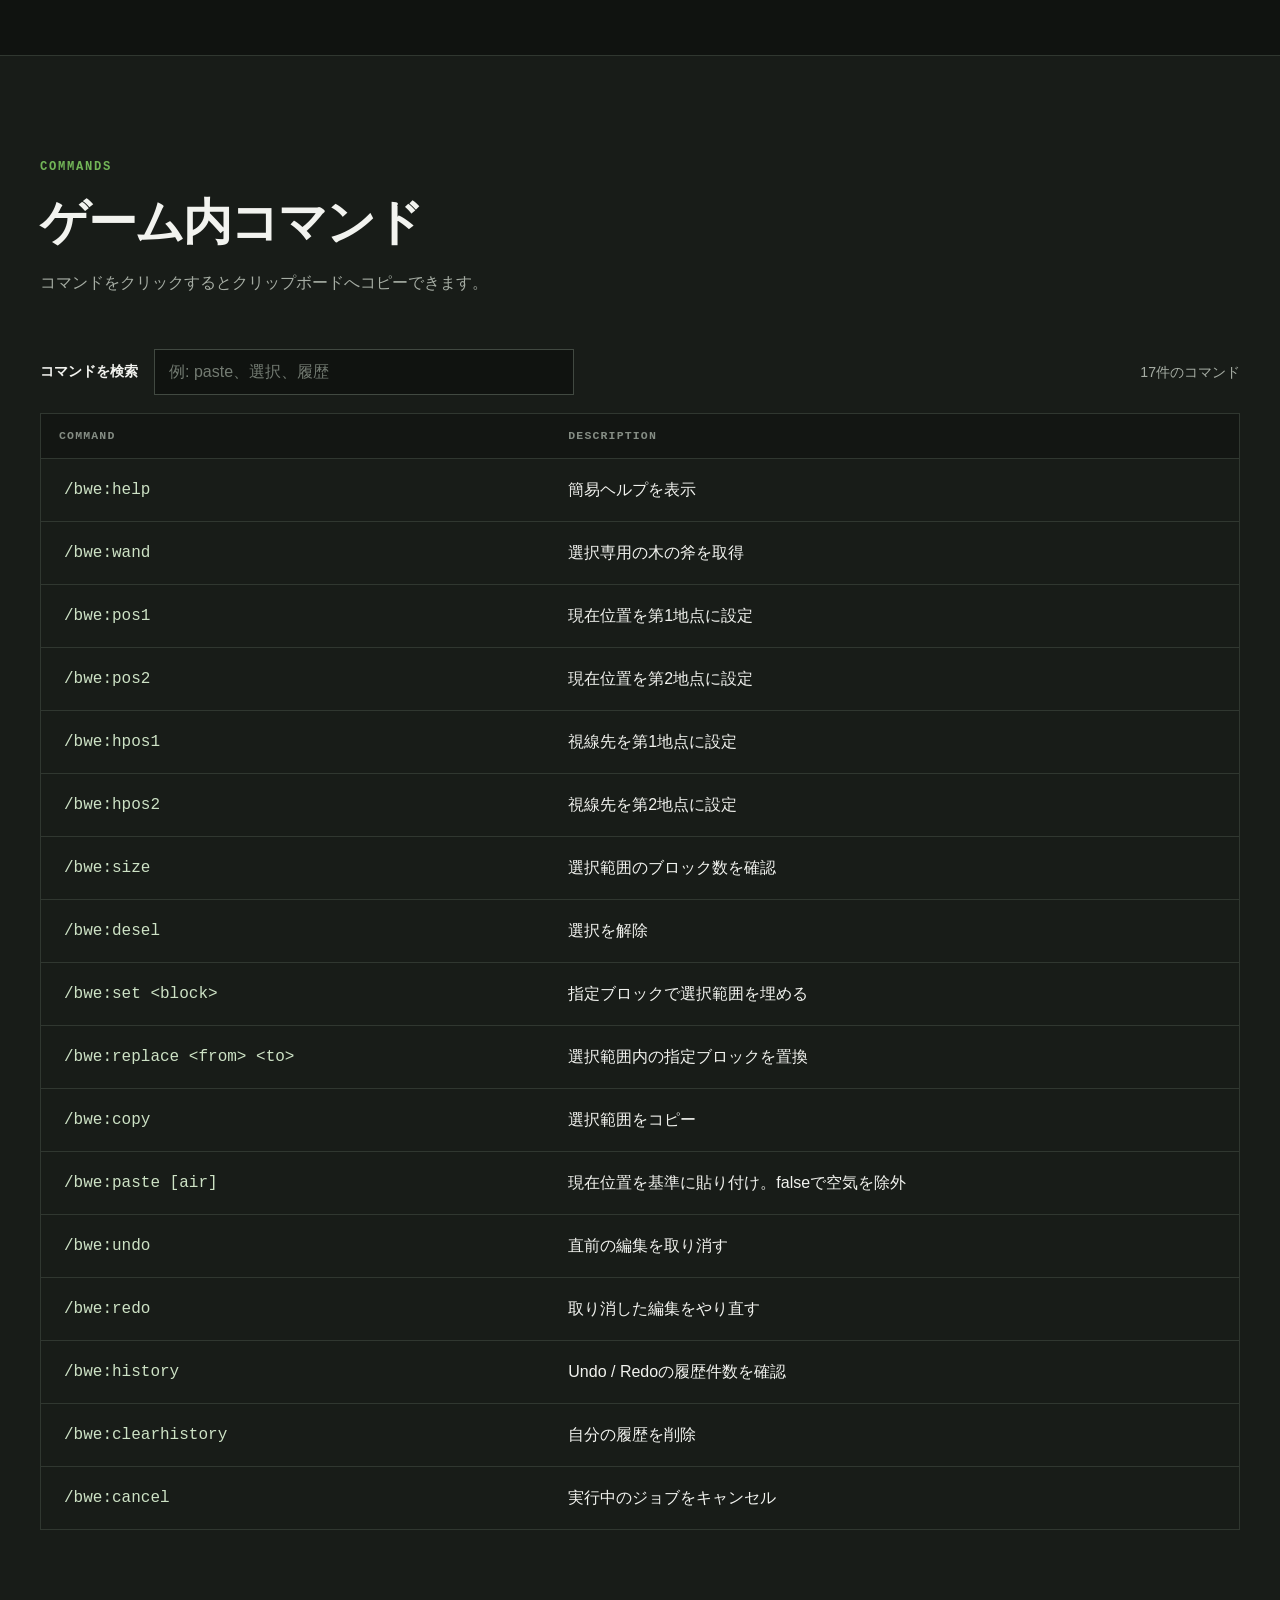
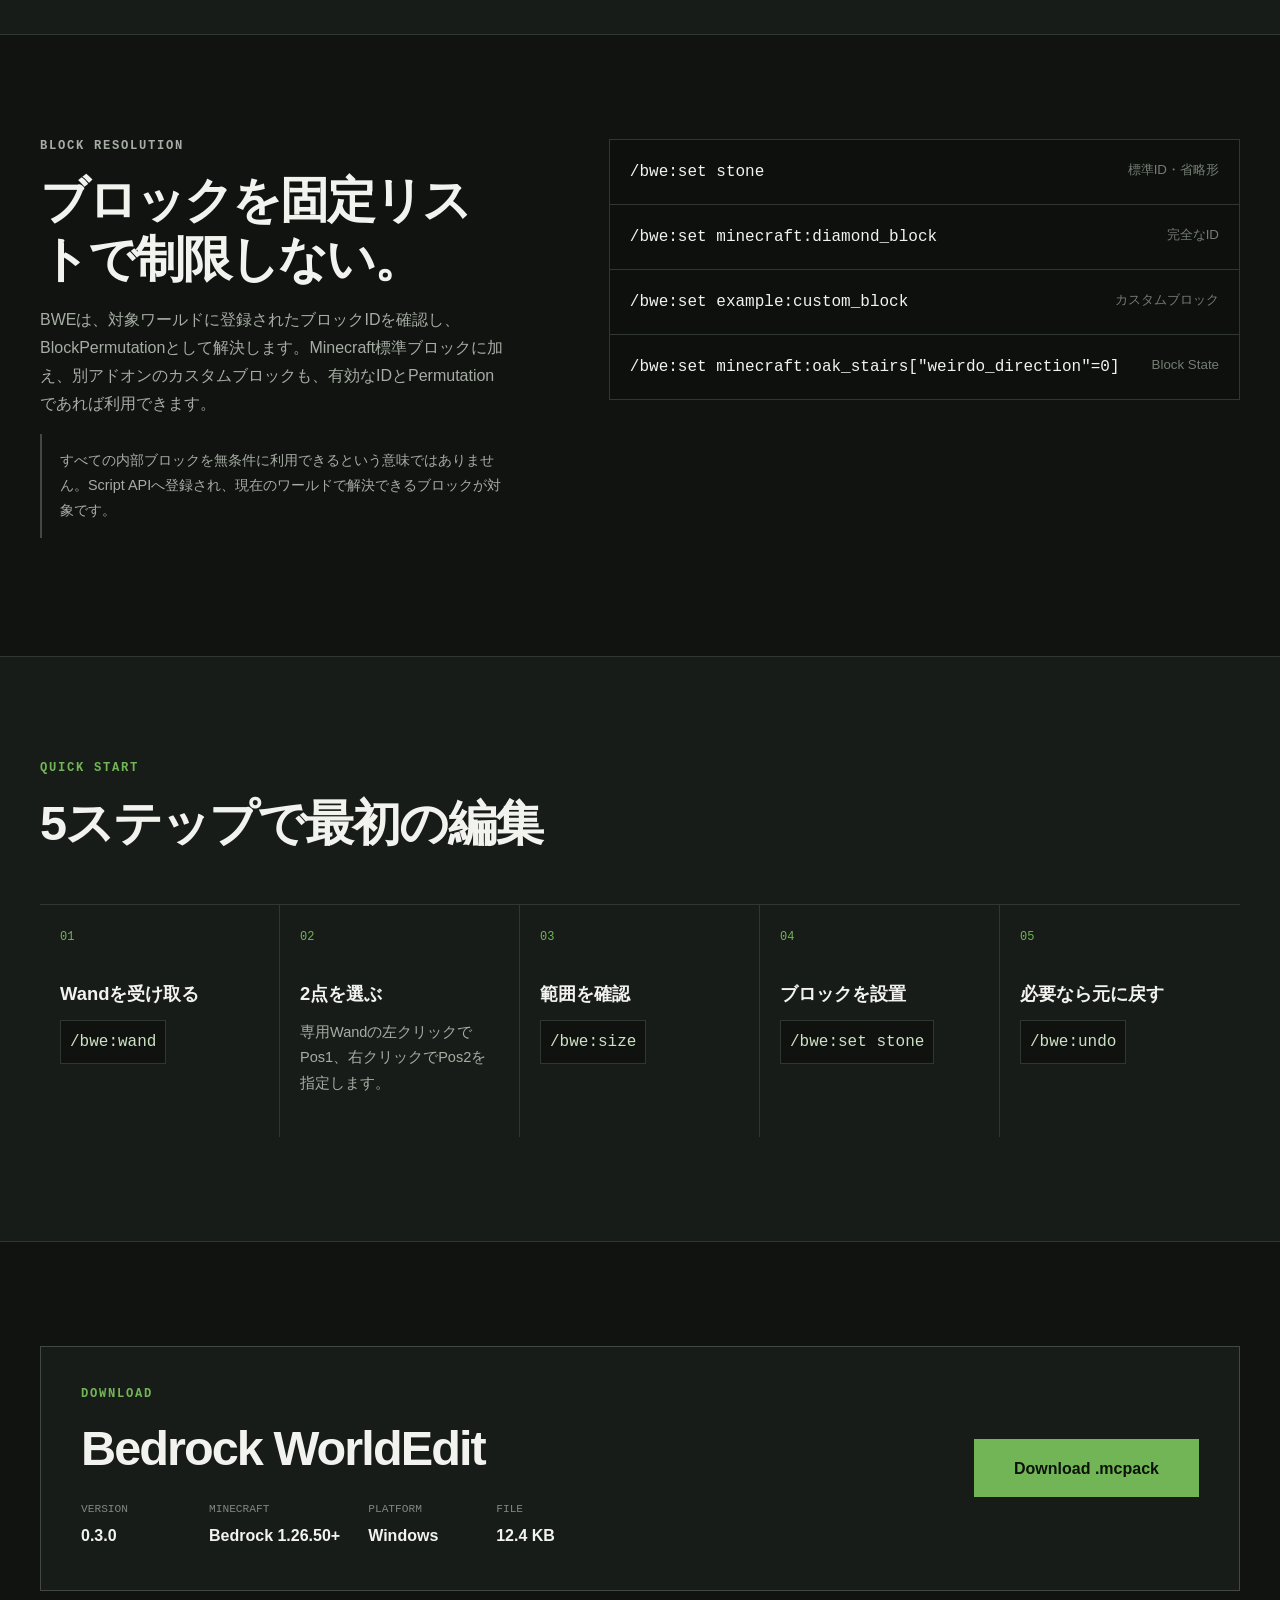
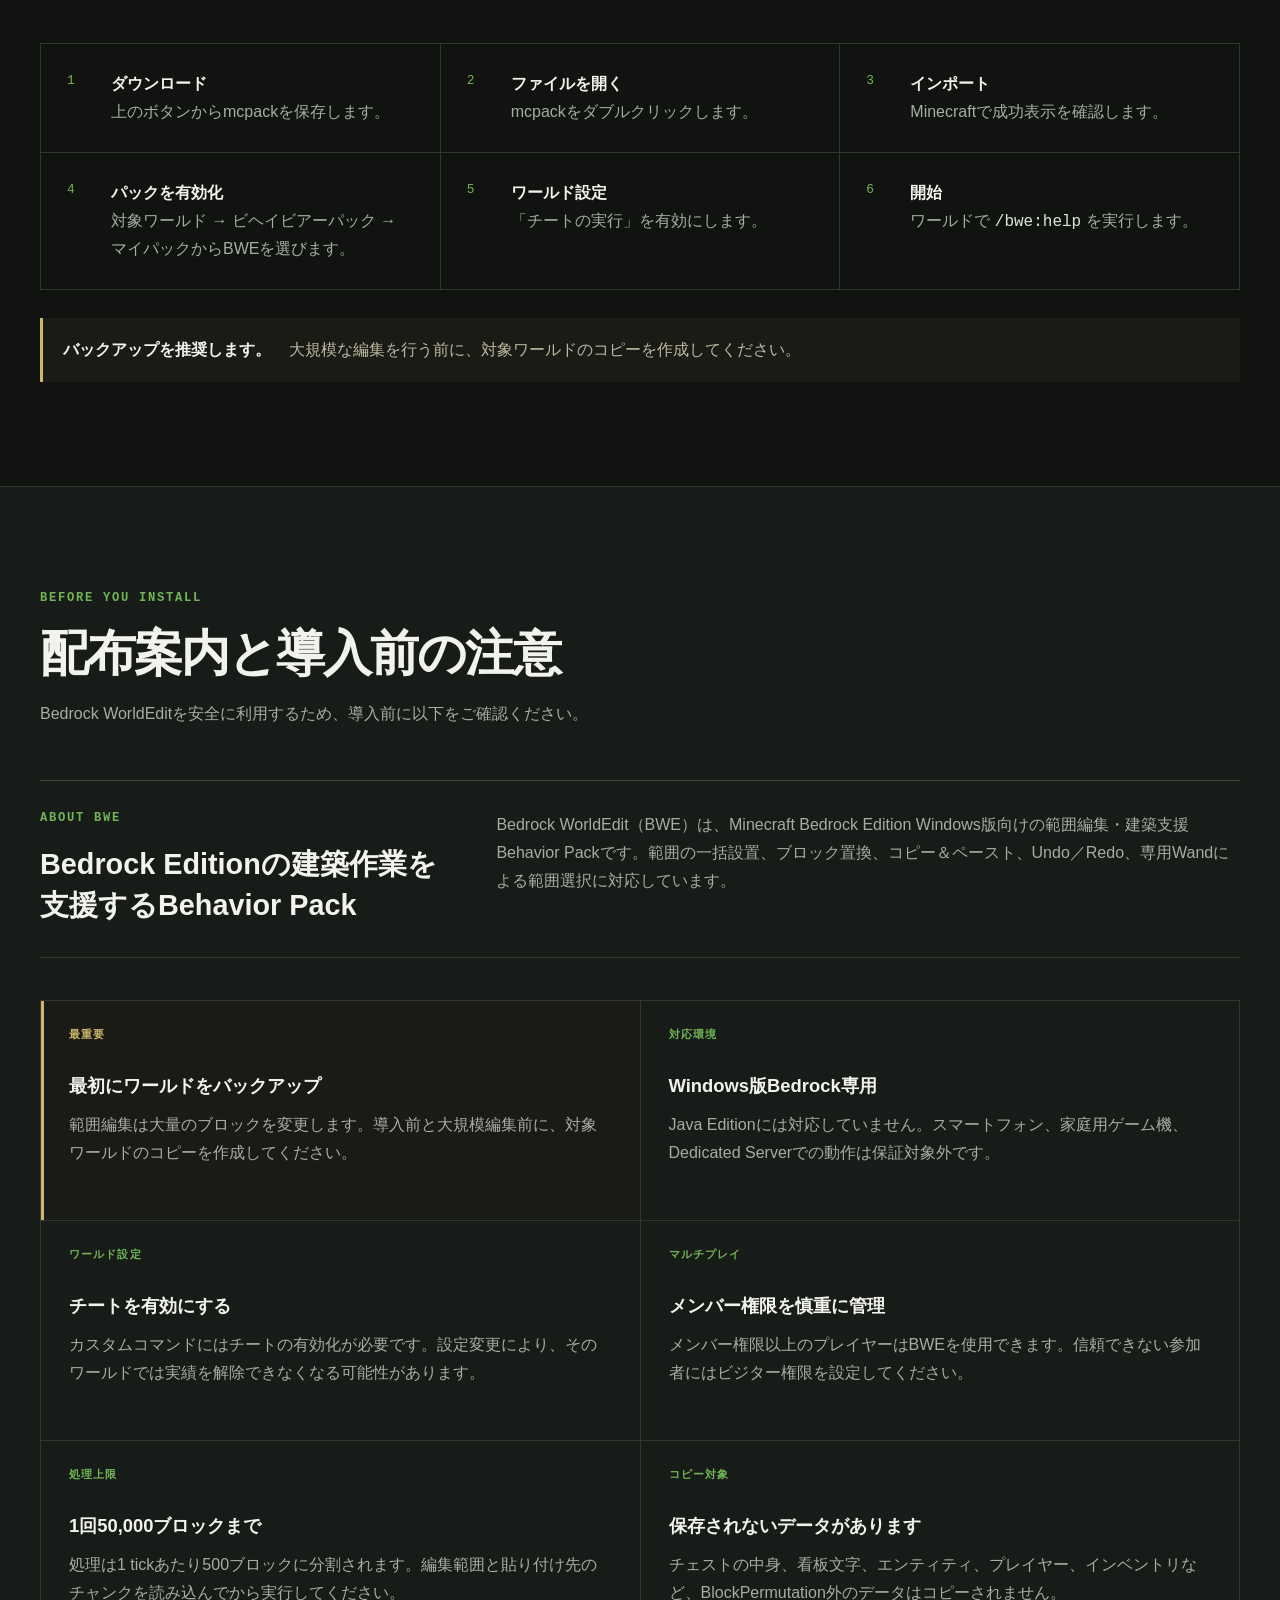
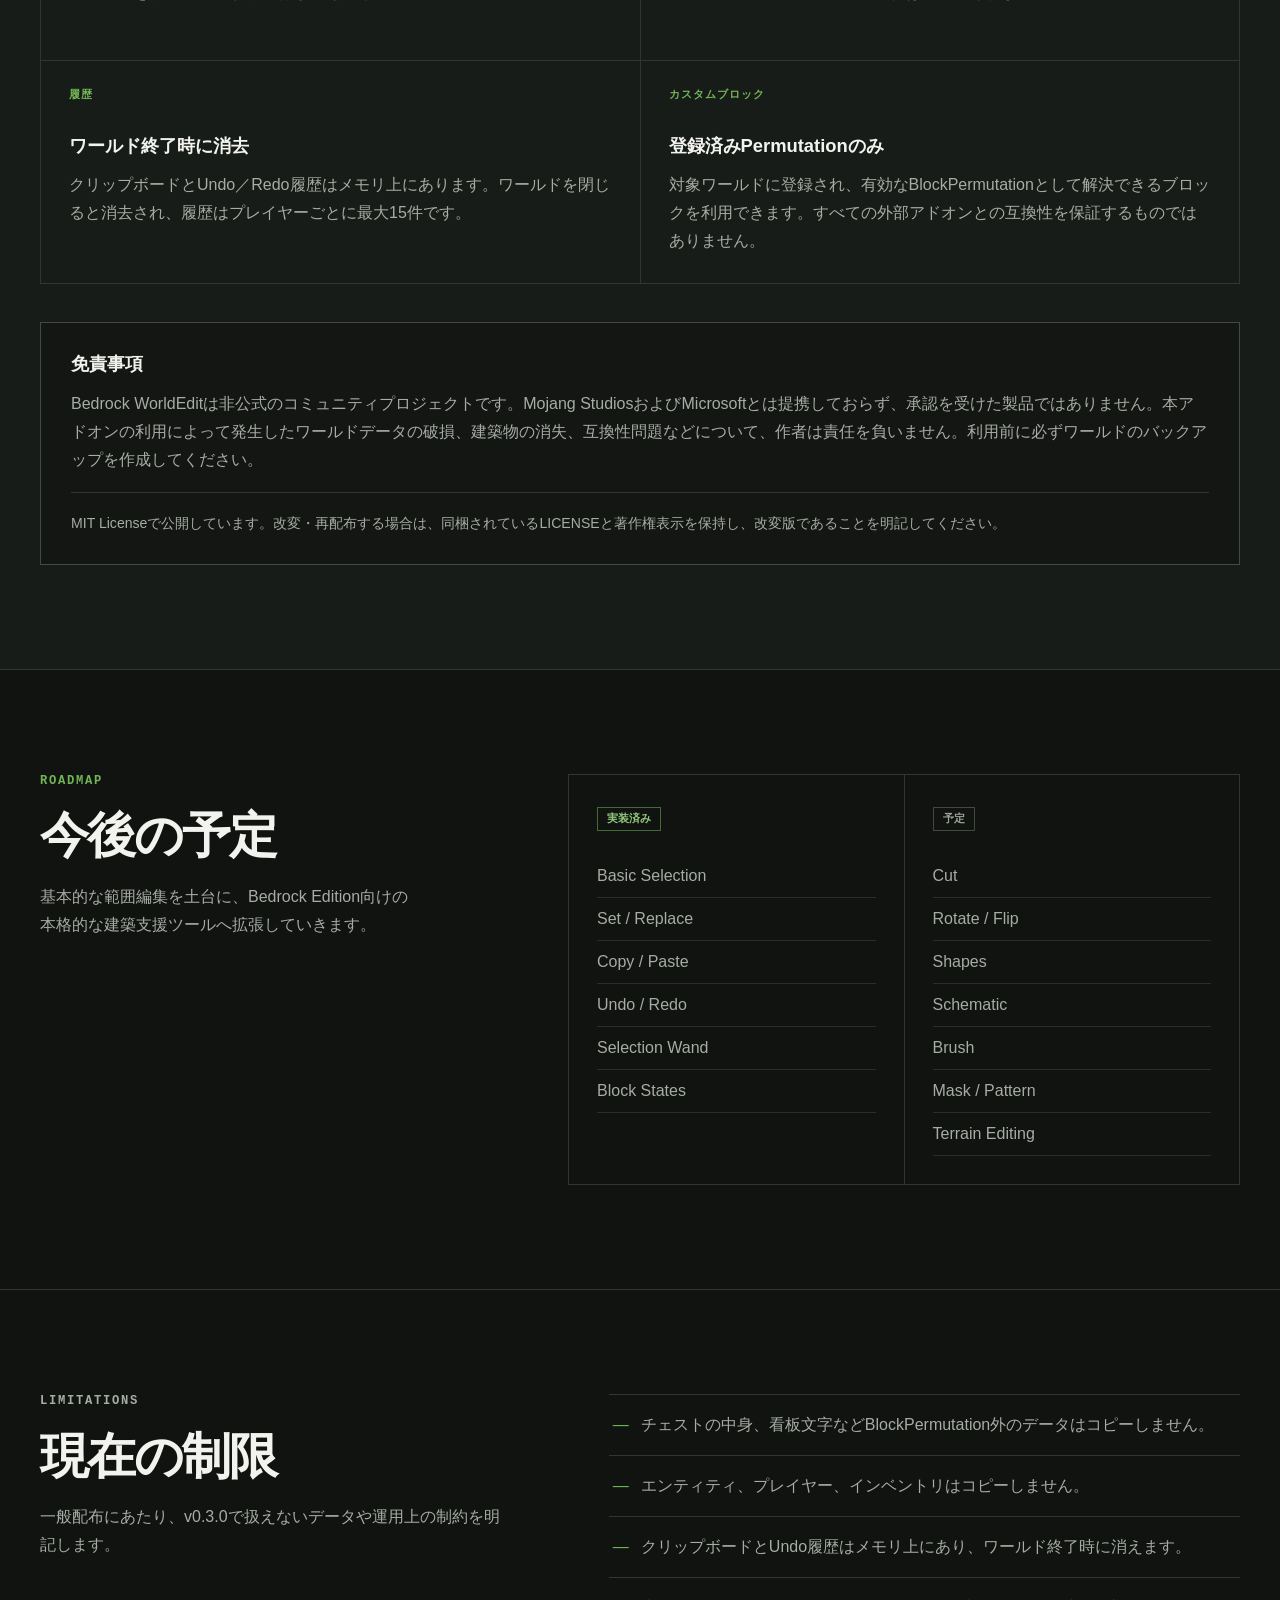
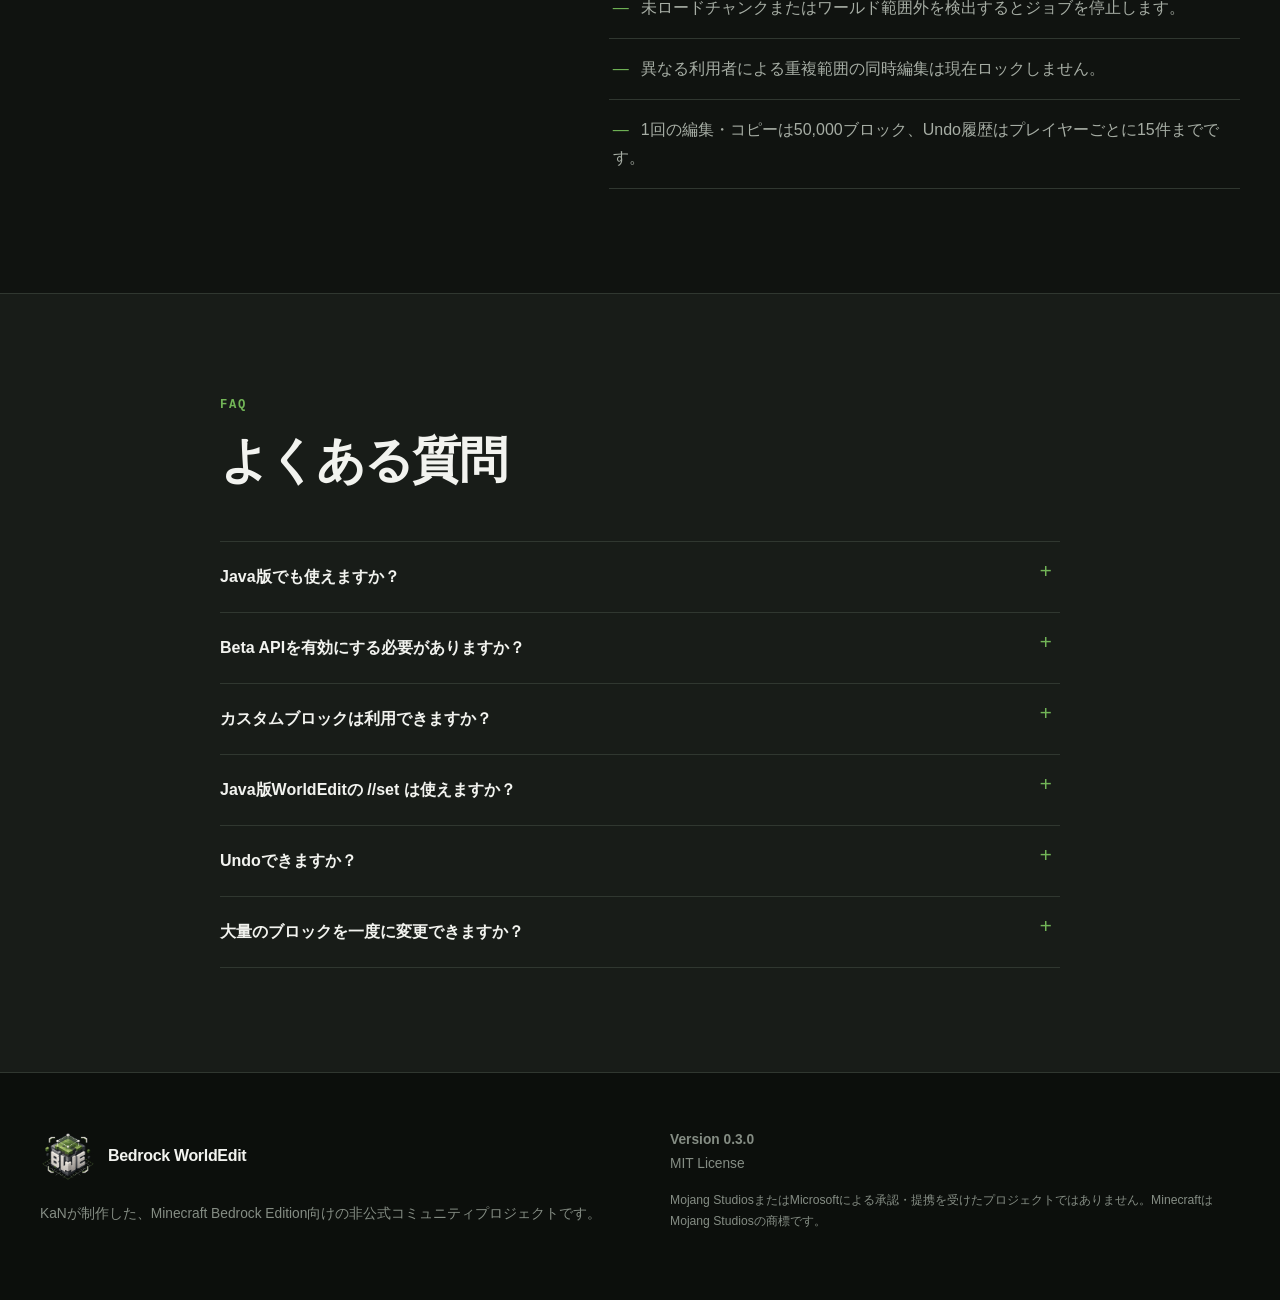
==== commit 509d0d36: "Update index.html" ====
--- a/index.html
+++ b/index.html
@@ -73,7 +73,7 @@
       <div class="container">
         <div class="section-heading reveal">
           <p class="eyebrow">FEATURES</p>
-          <h2>必要な編集機能を、ゲーム内から。</h2>
+          <h2>必要な建築機能を<br>ゲーム内から。</h2>
           <p>選択から履歴管理まで、建築作業の流れをチャットコマンドと専用Wandで完結できます。</p>
         </div>
         <div class="feature-grid reveal">
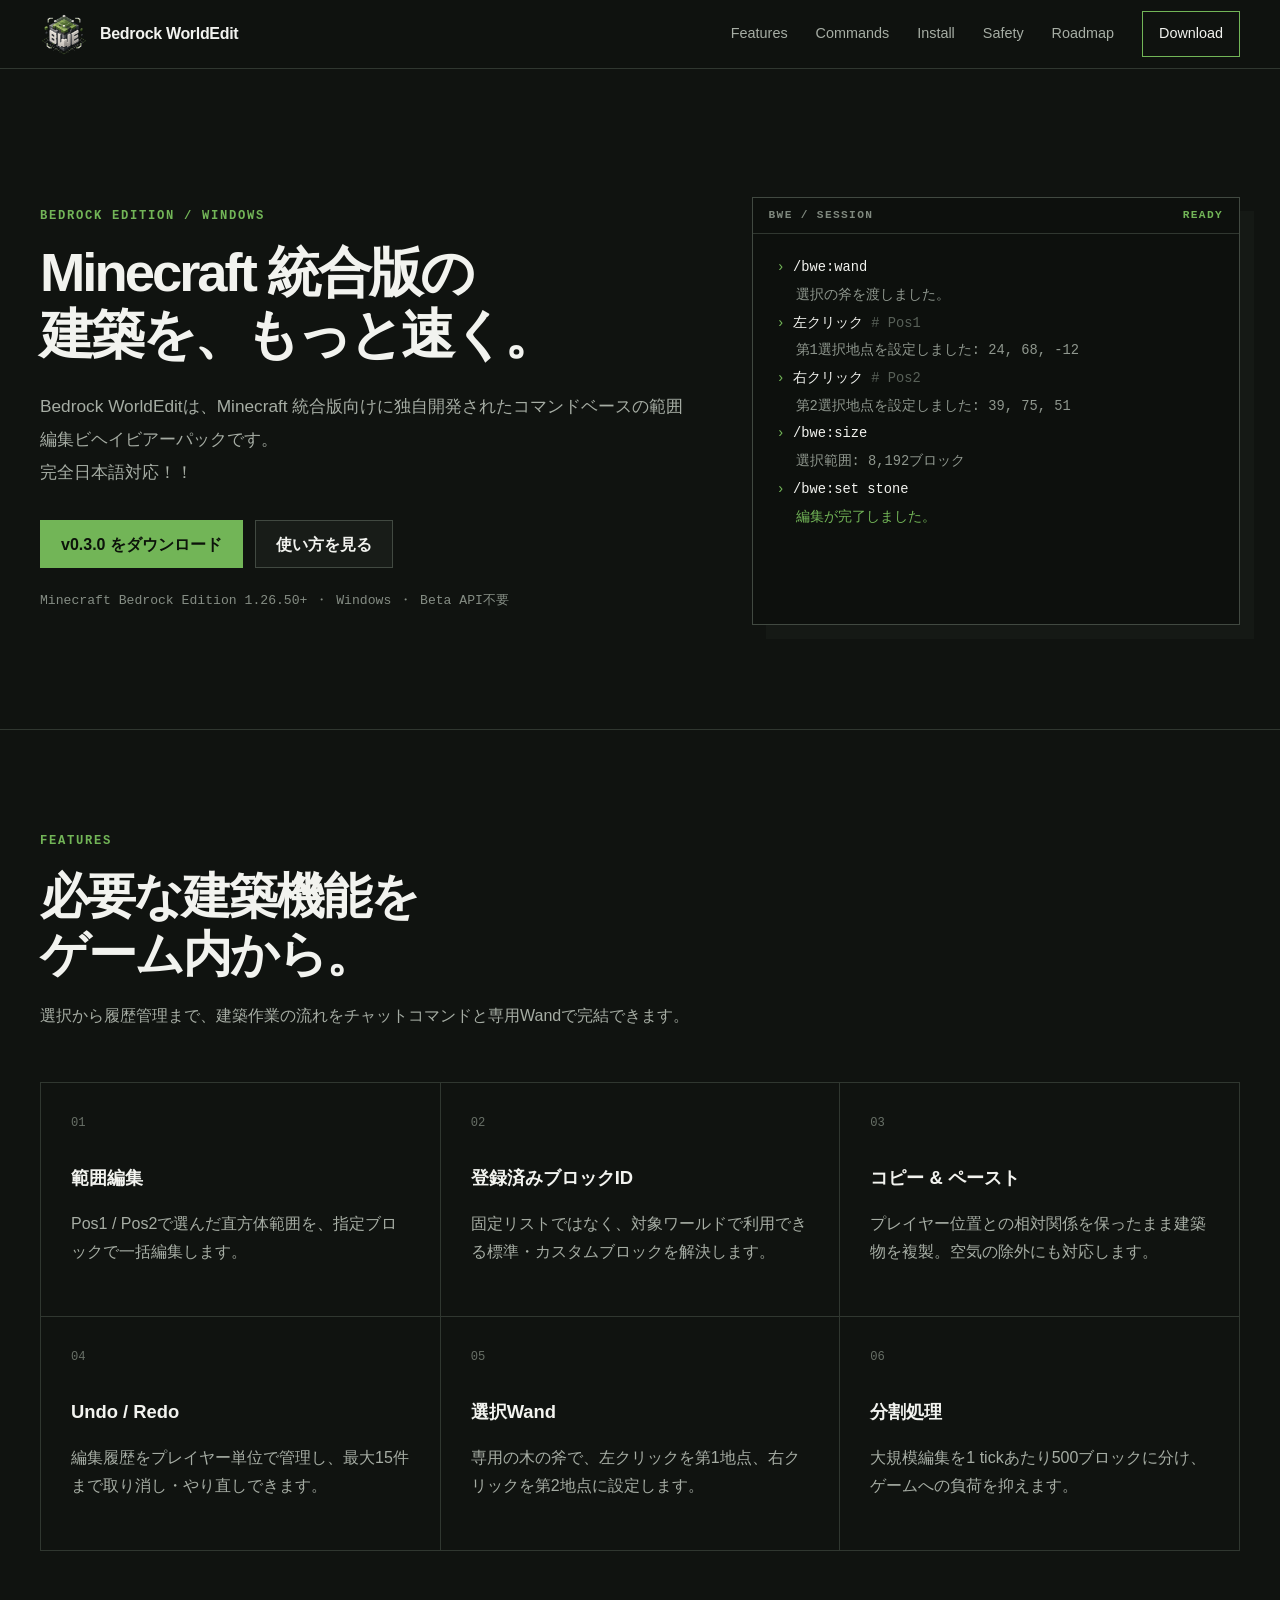
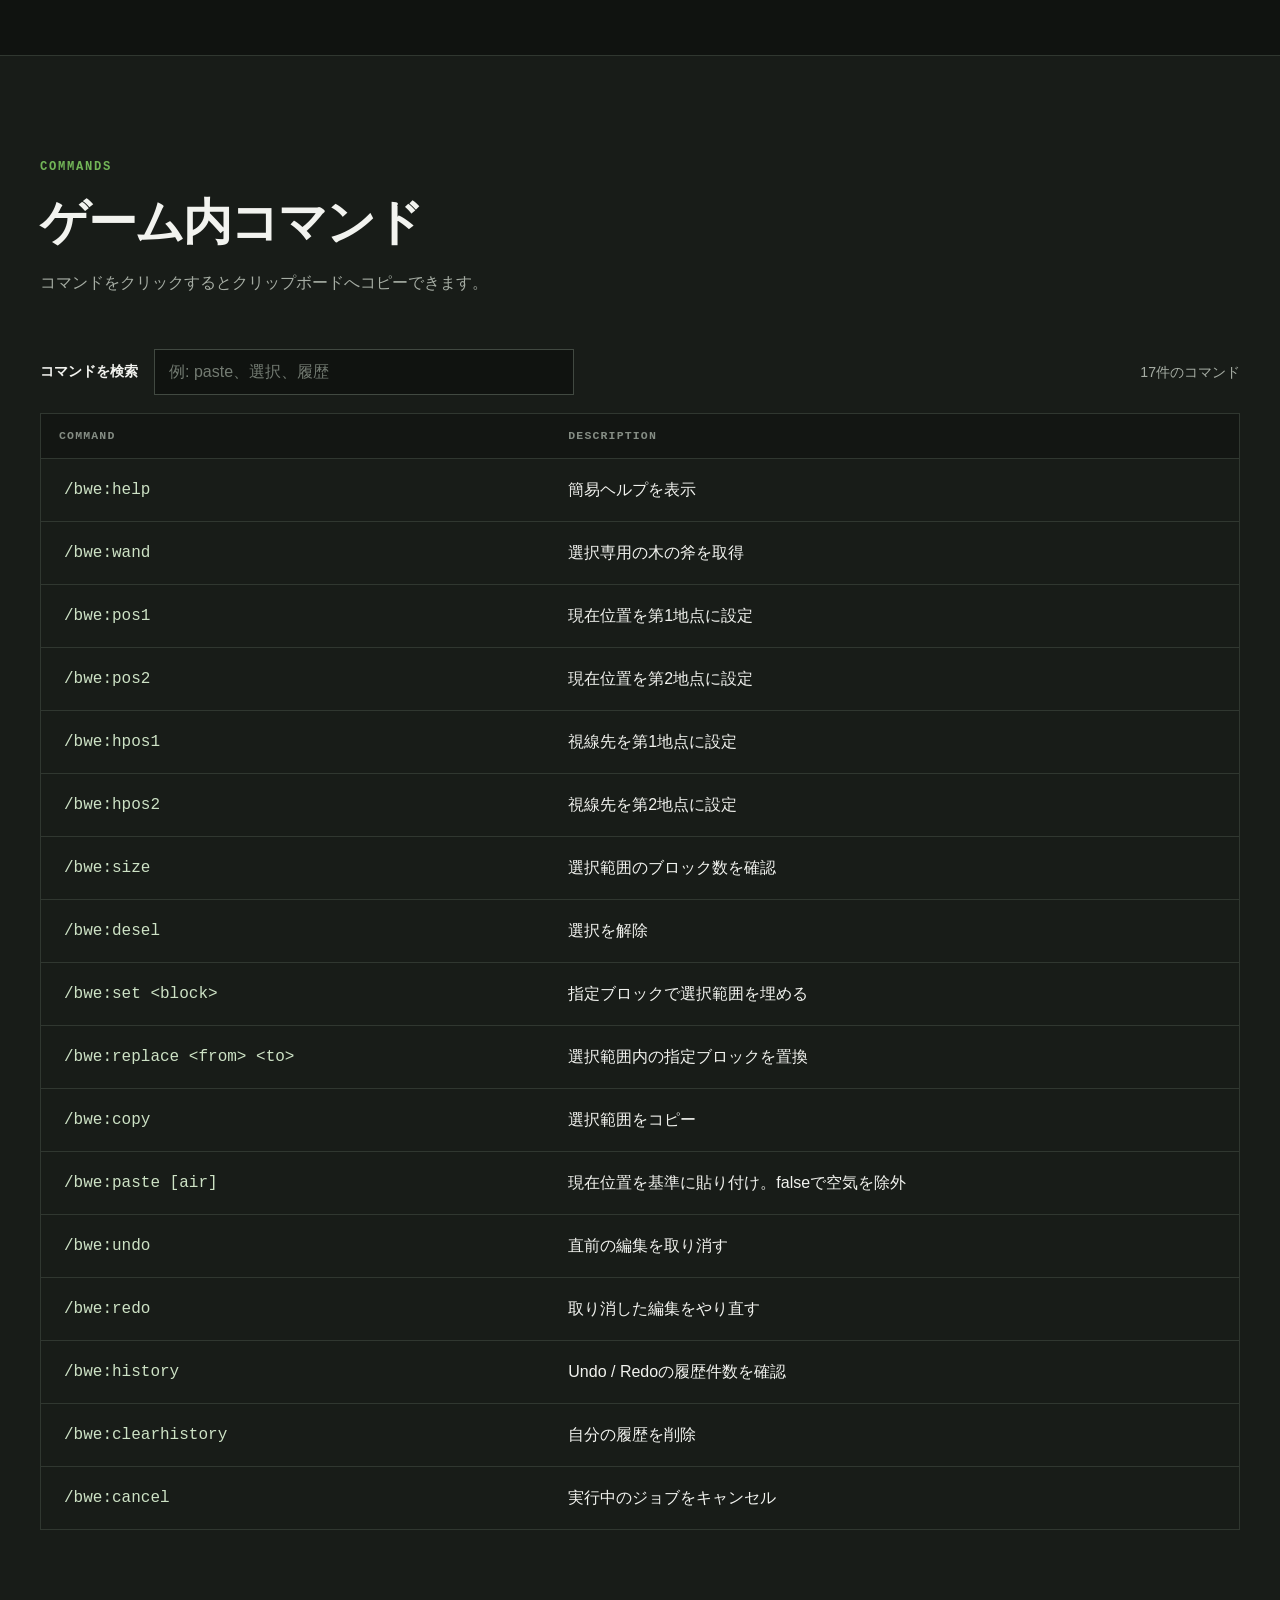
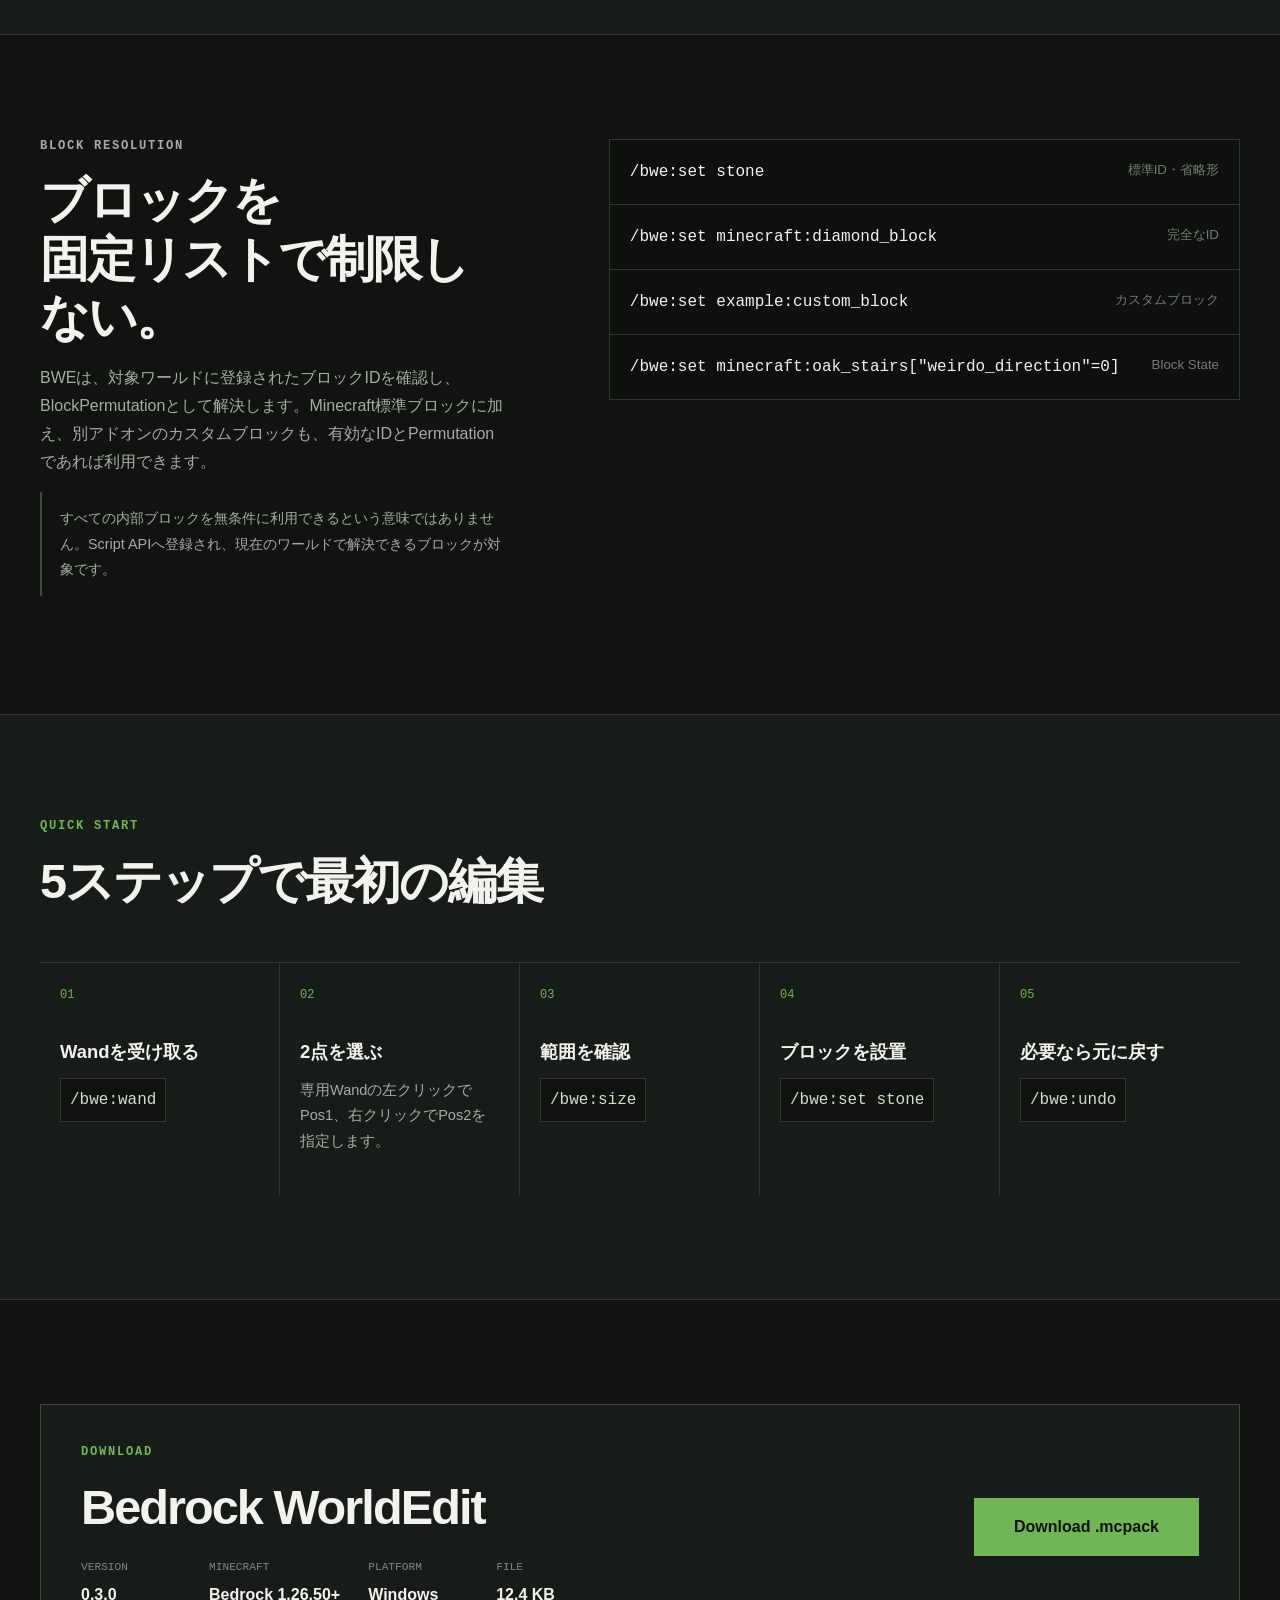
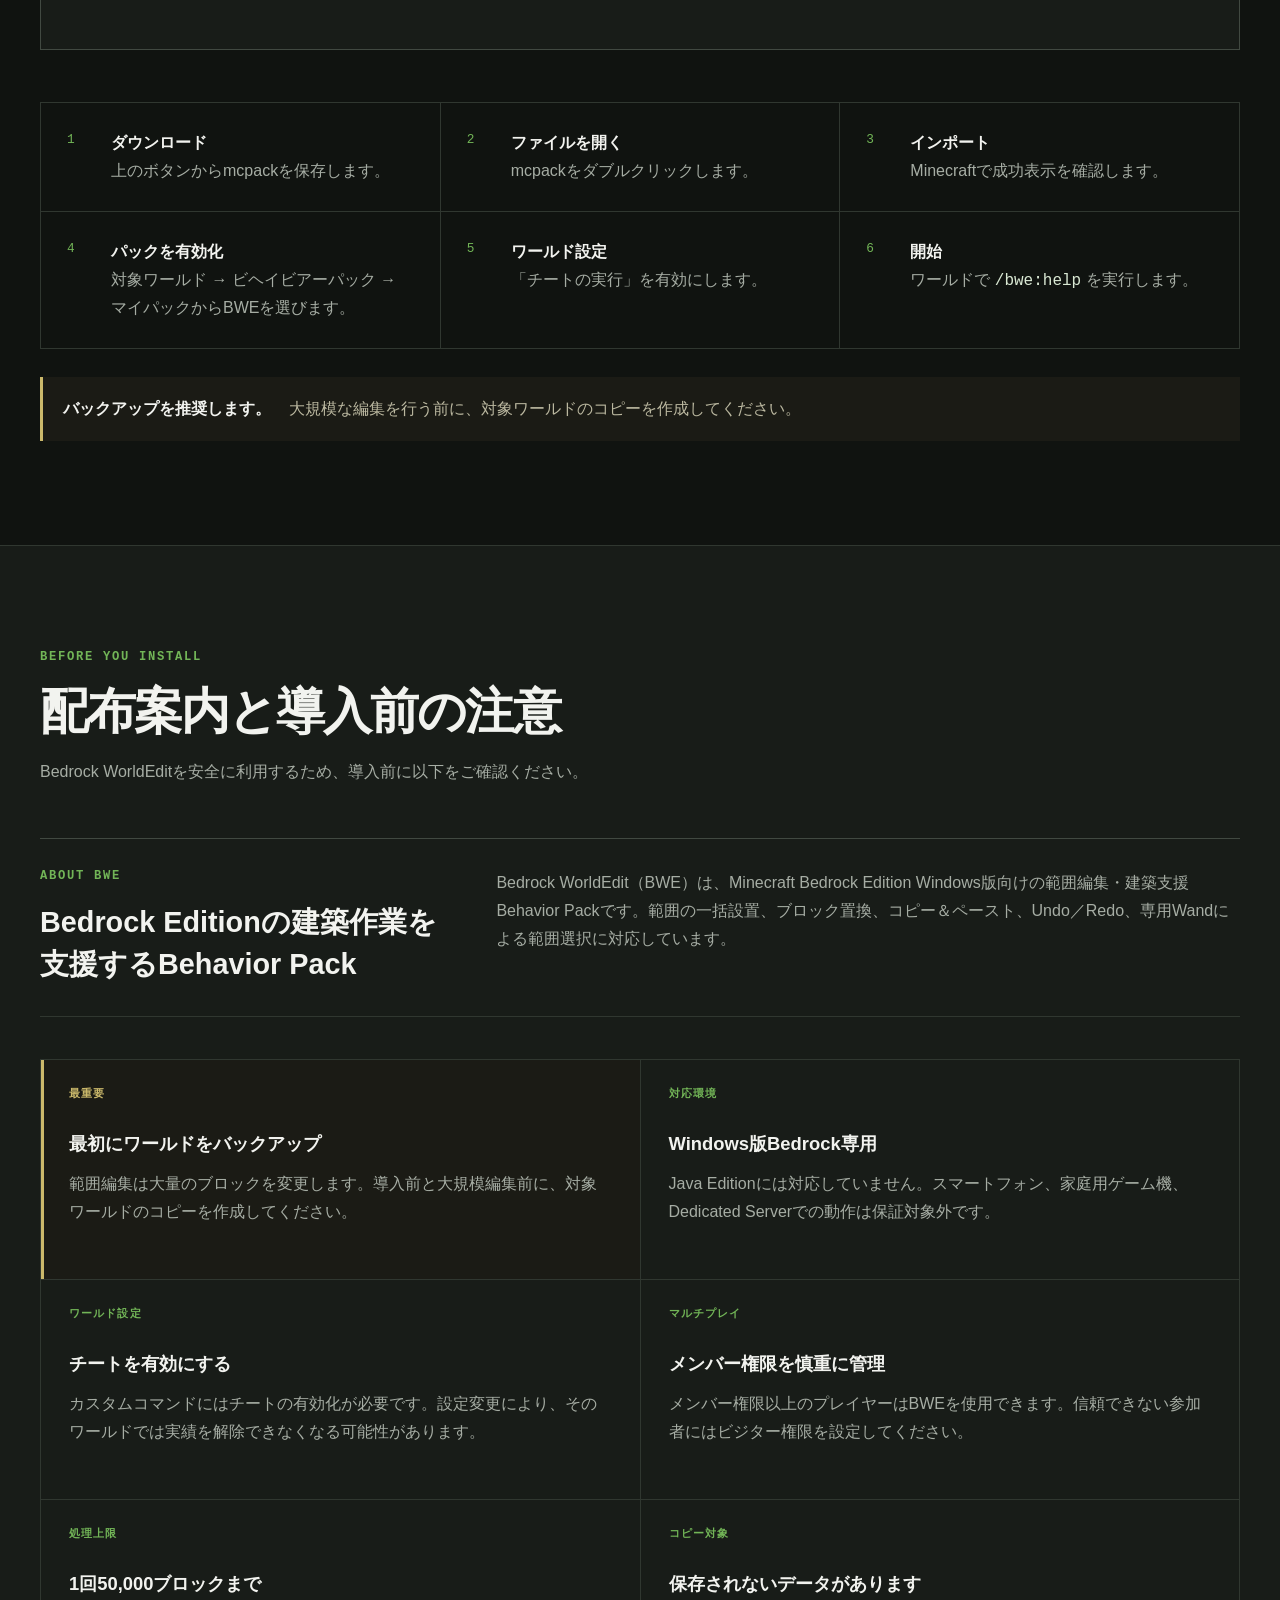
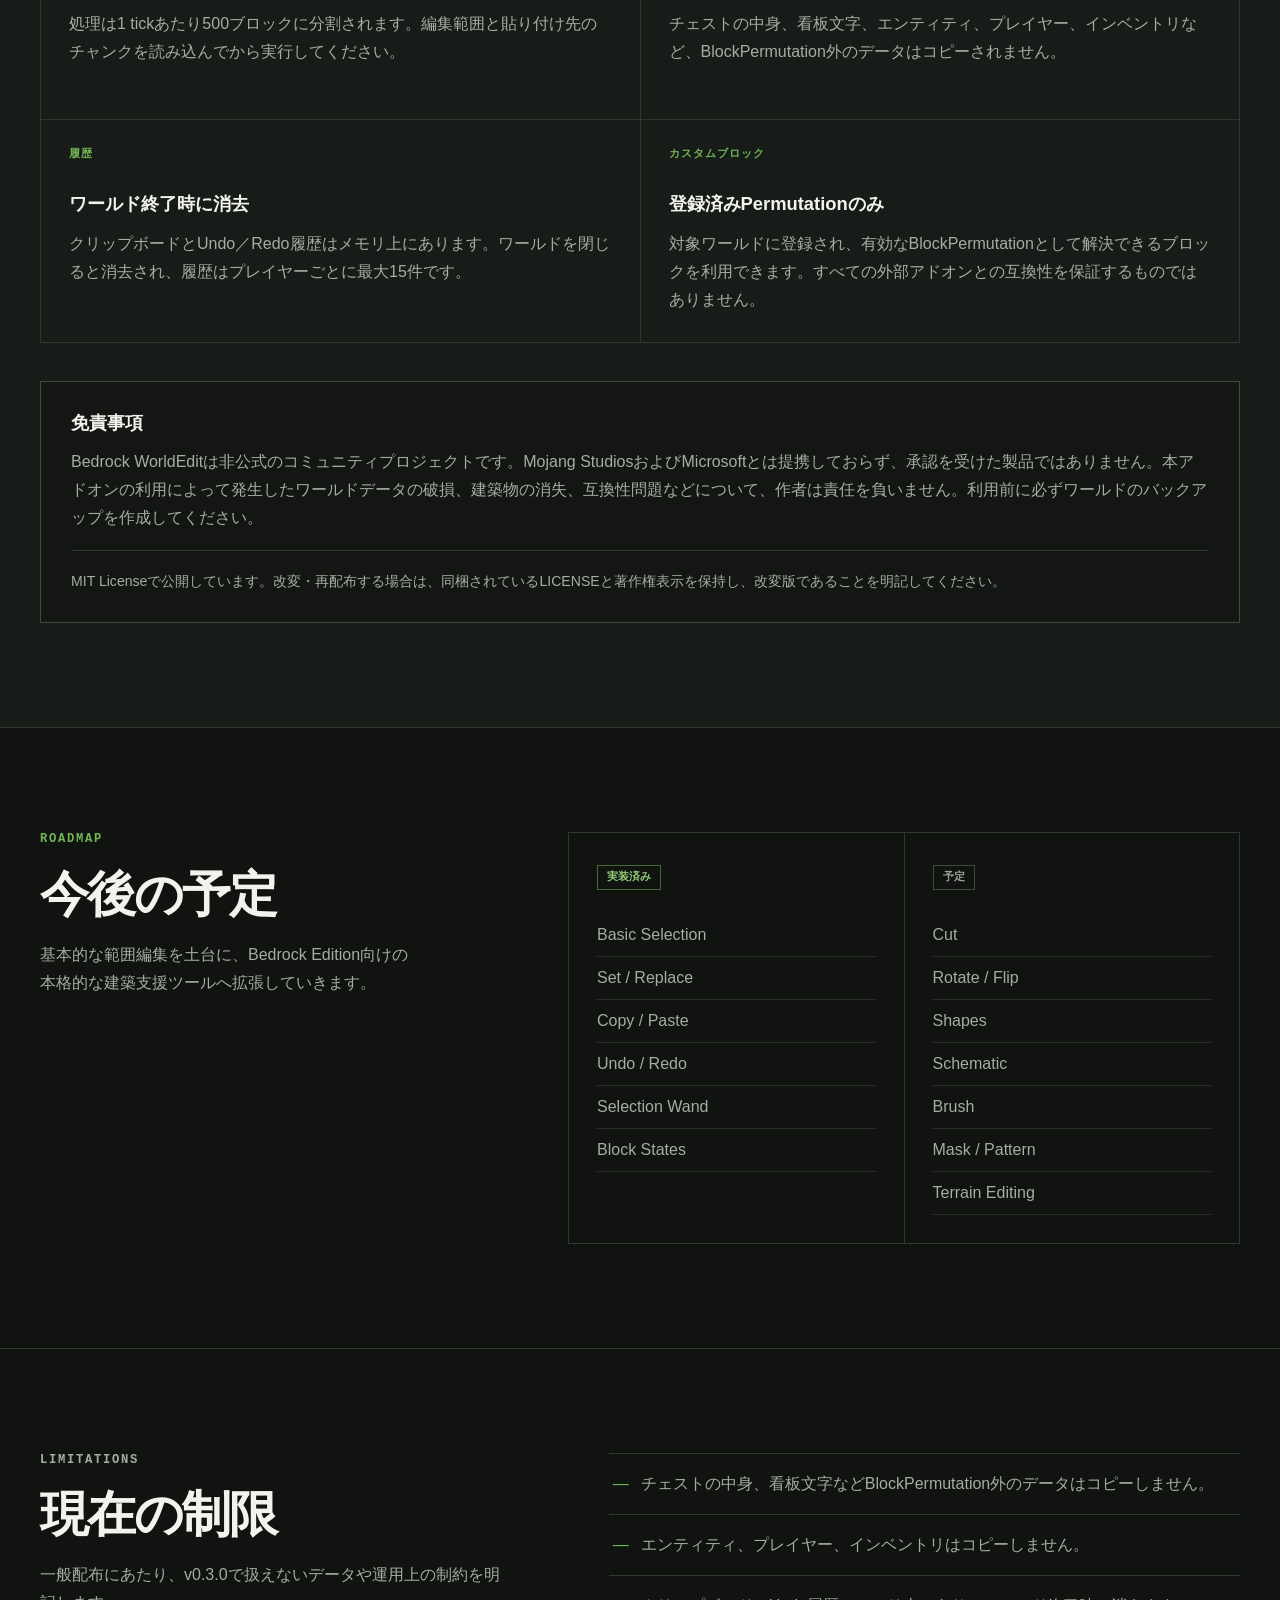
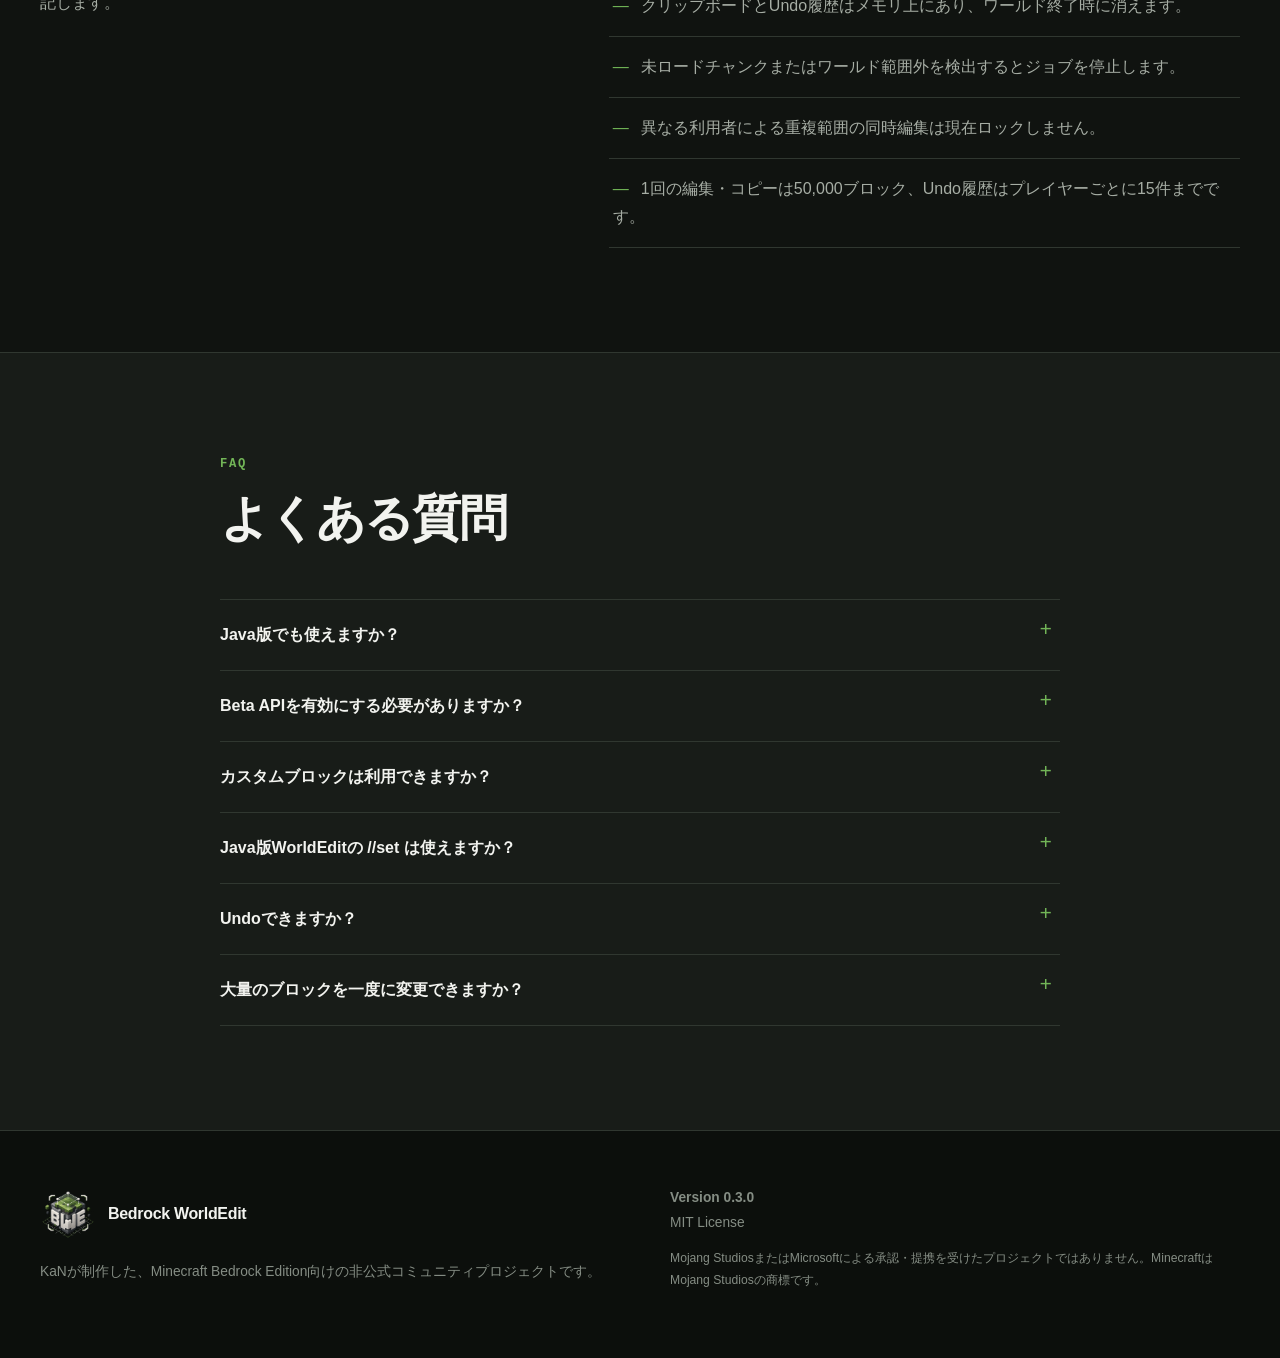
==== commit 97d5b3df: "Update index.html" ====
--- a/index.html
+++ b/index.html
@@ -131,7 +131,7 @@
       <div class="container split-layout reveal">
         <div>
           <p class="eyebrow">BLOCK RESOLUTION</p>
-          <h2>ブロックを固定リストで制限しない。</h2>
+          <h2>ブロックを<br>固定リストで制限しない。</h2>
           <p>BWEは、対象ワールドに登録されたブロックIDを確認し、BlockPermutationとして解決します。Minecraft標準ブロックに加え、別アドオンのカスタムブロックも、有効なIDとPermutationであれば利用できます。</p>
           <p class="note">すべての内部ブロックを無条件に利用できるという意味ではありません。Script APIへ登録され、現在のワールドで解決できるブロックが対象です。</p>
         </div>
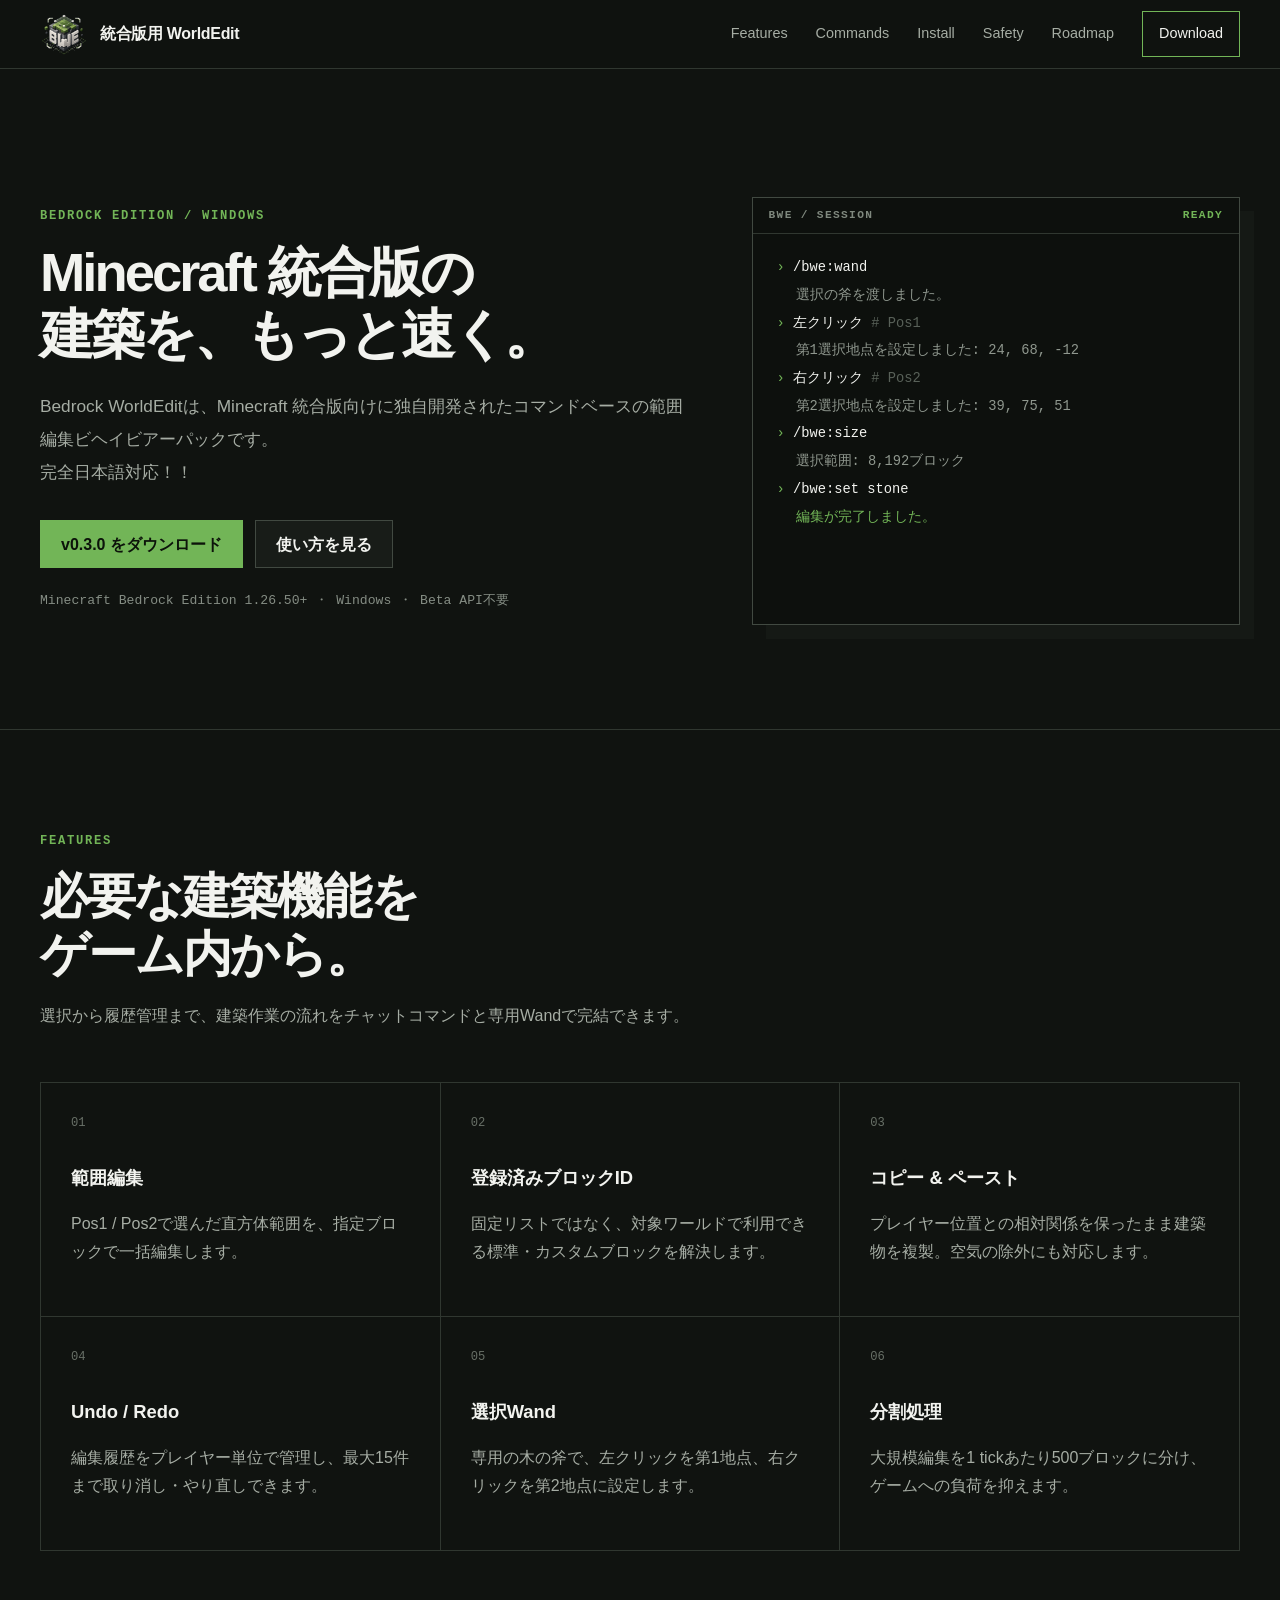
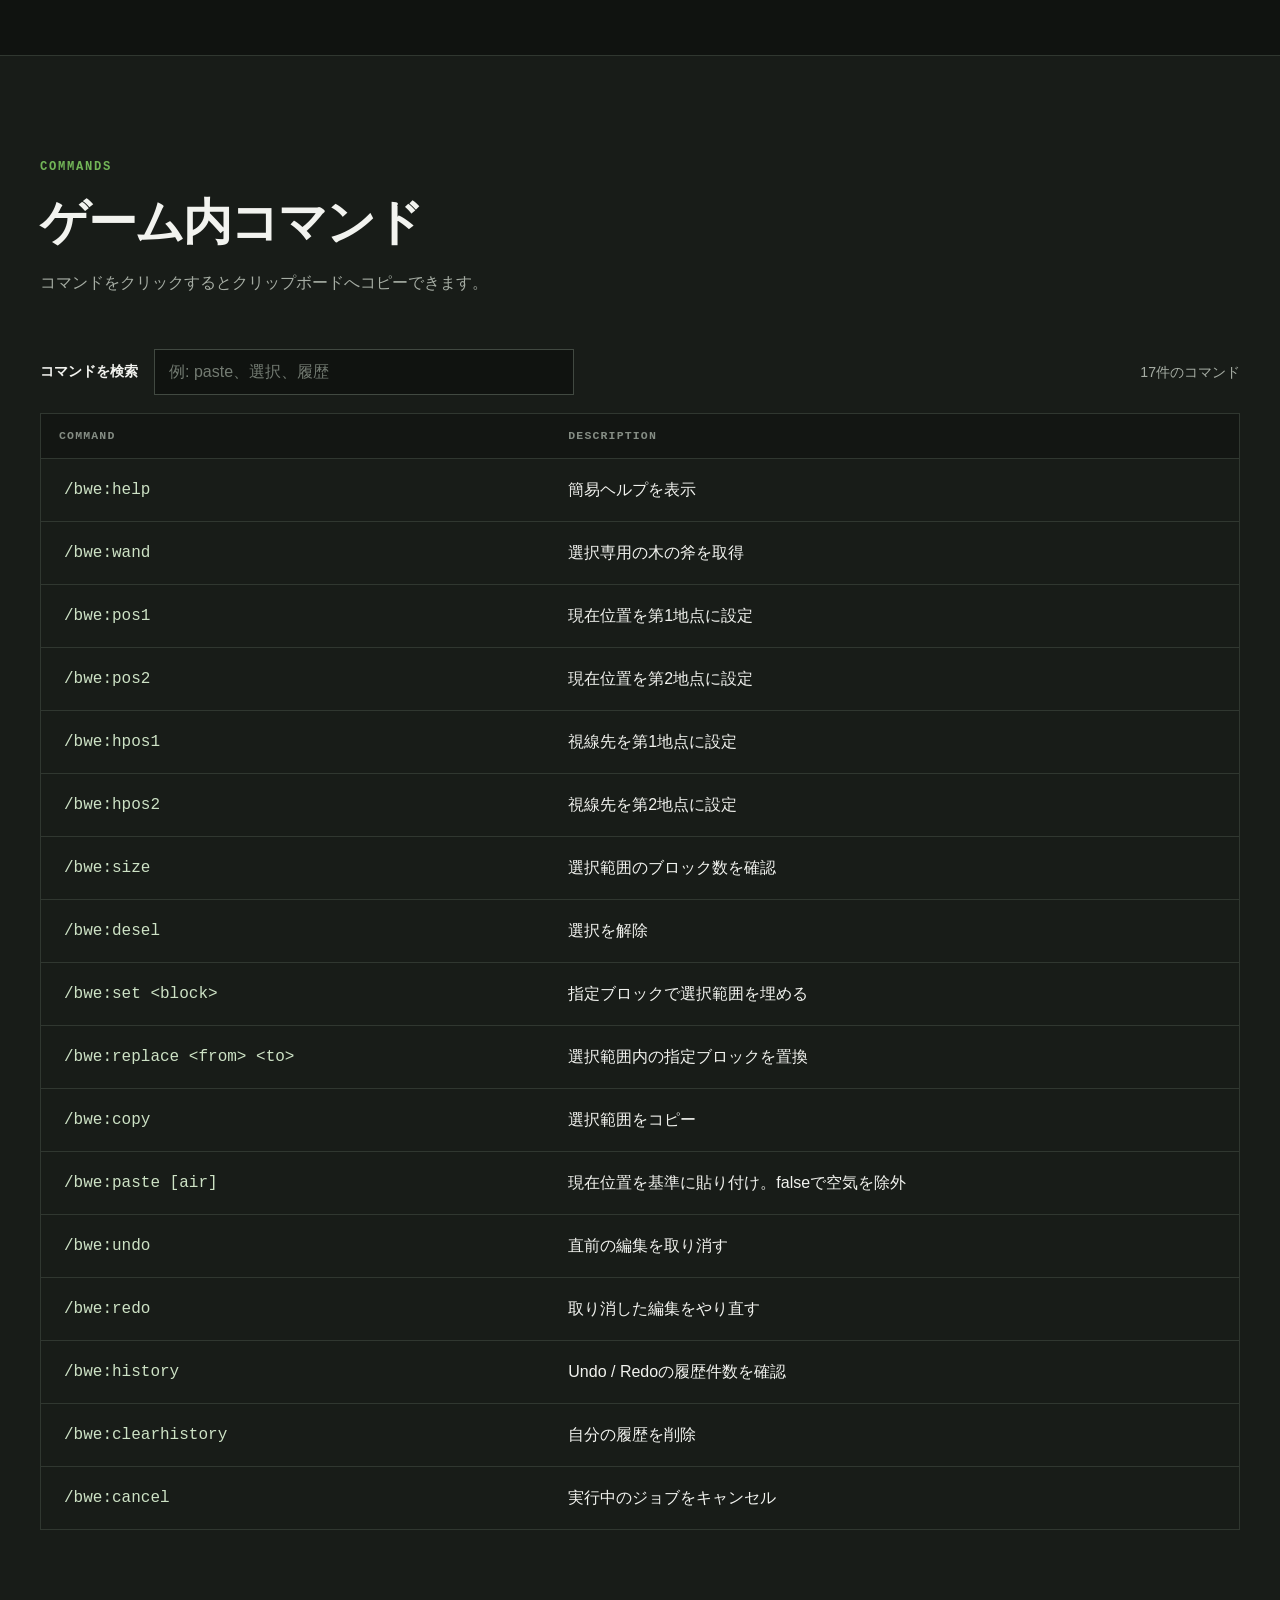
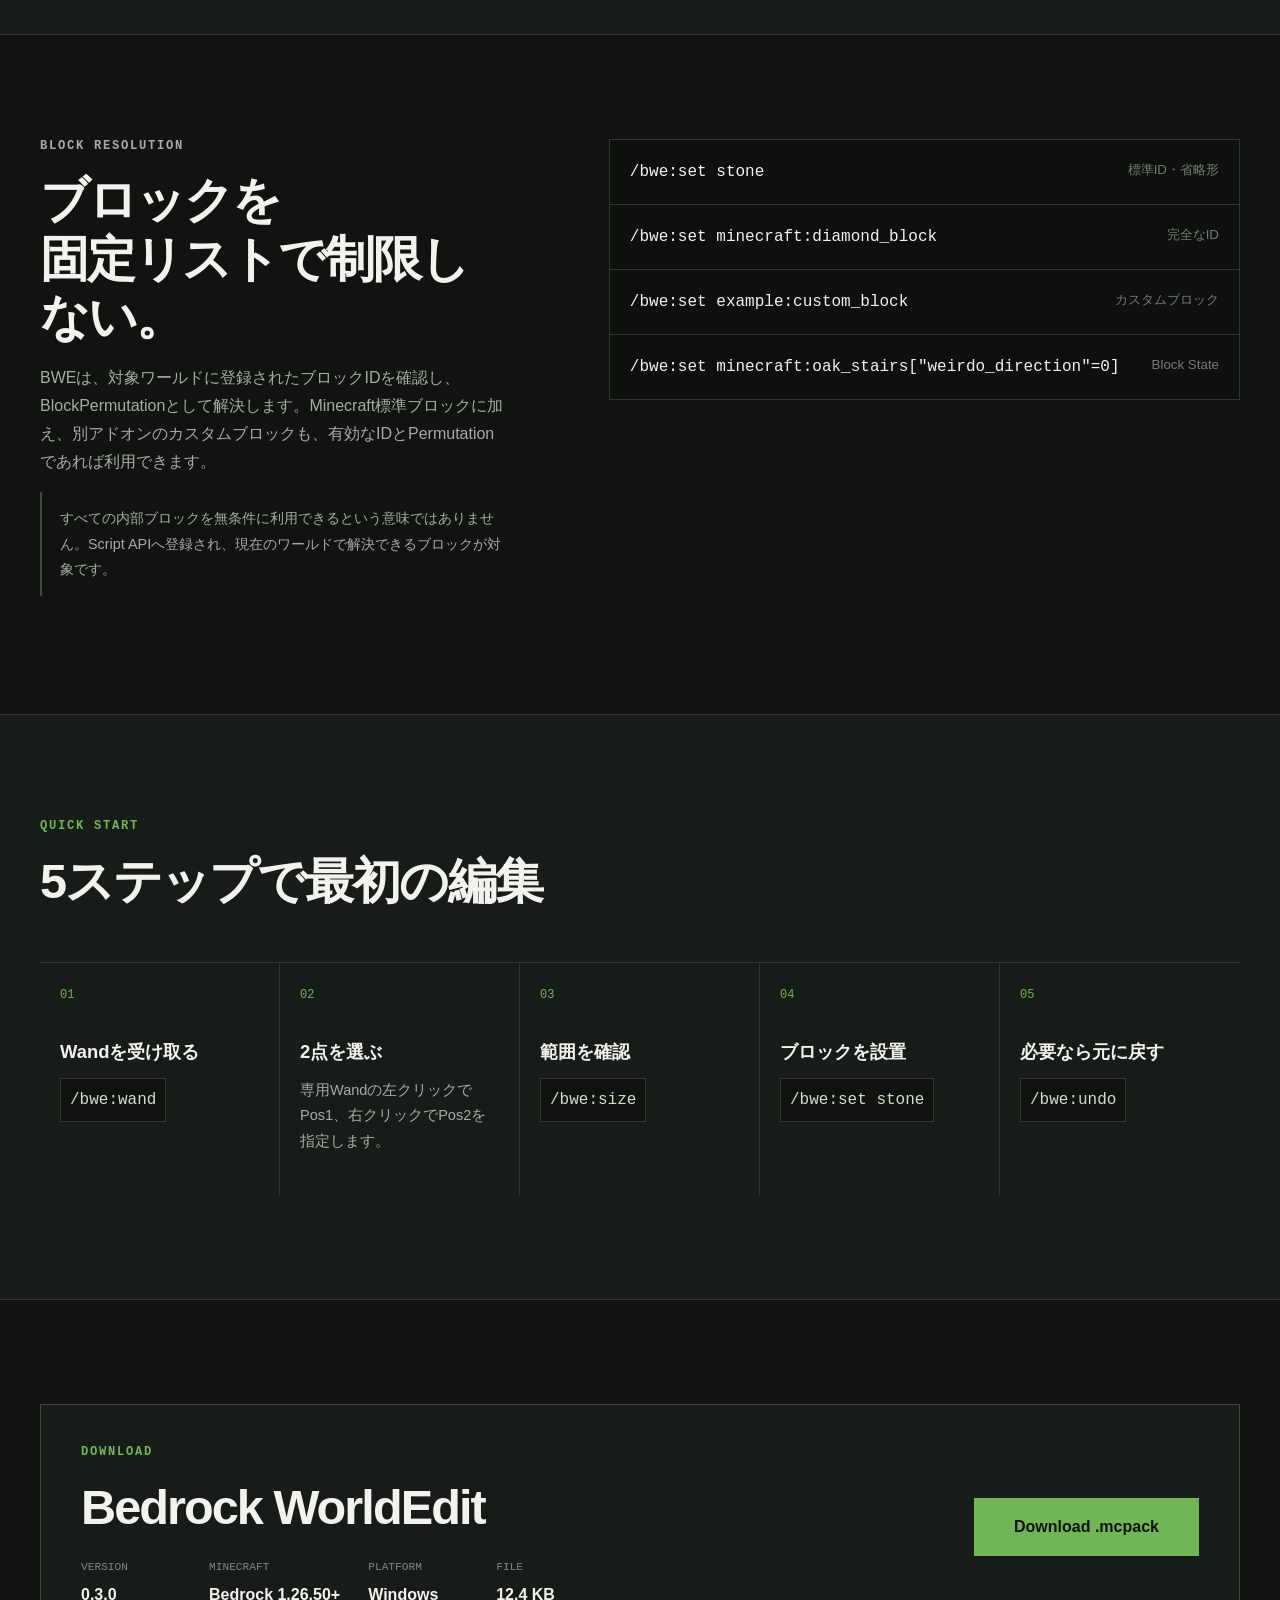
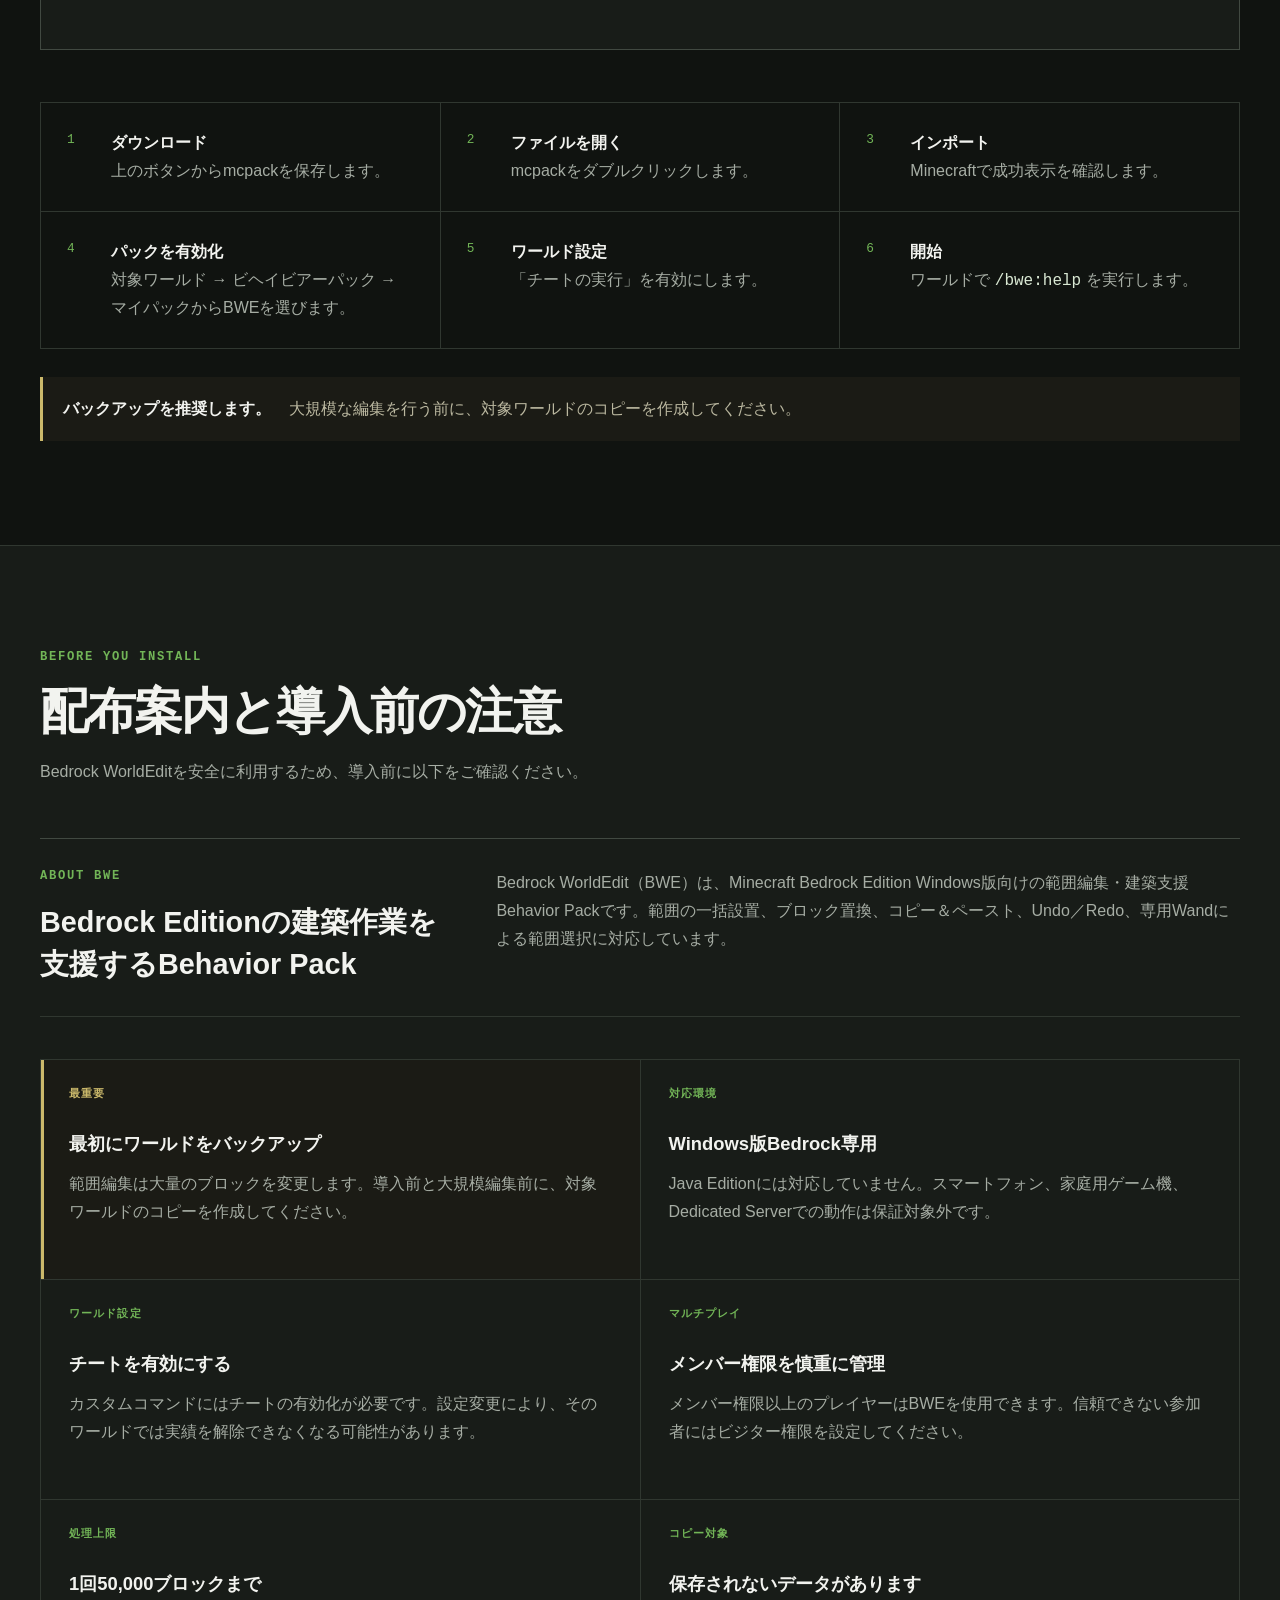
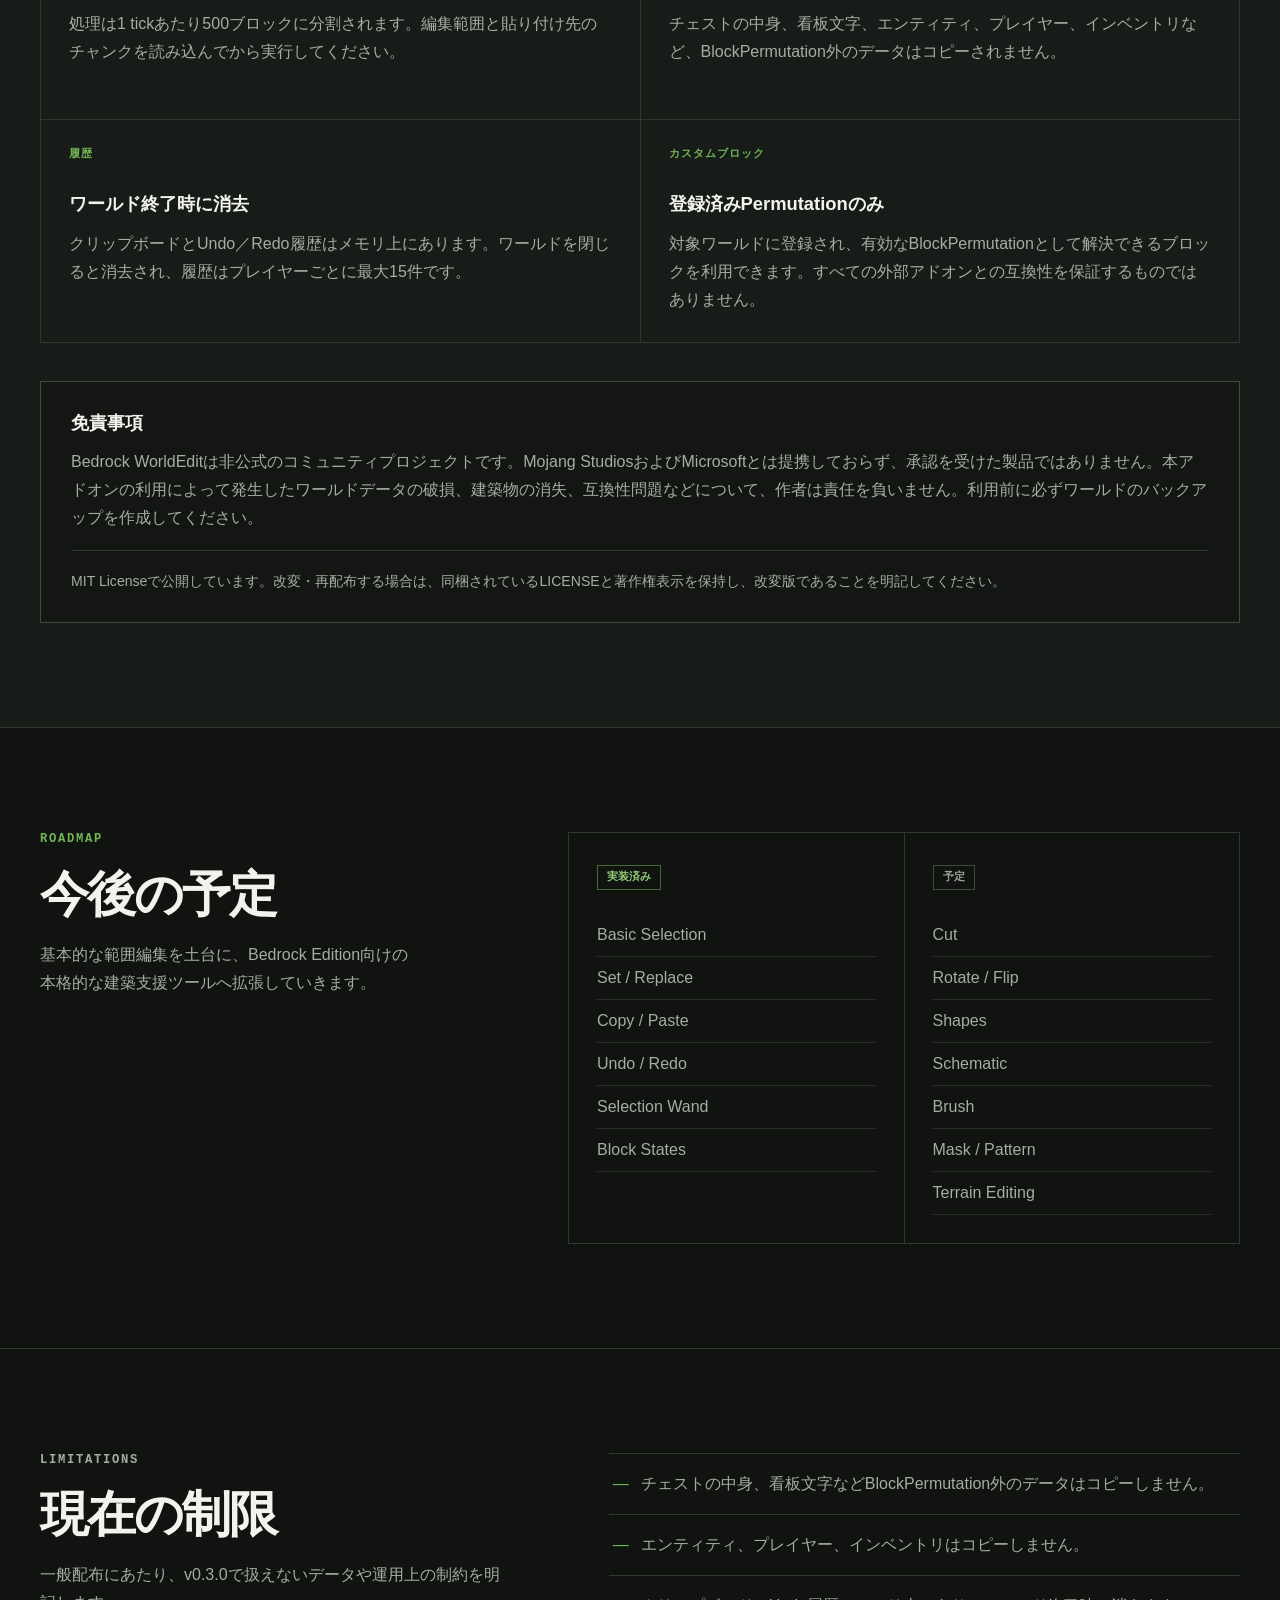
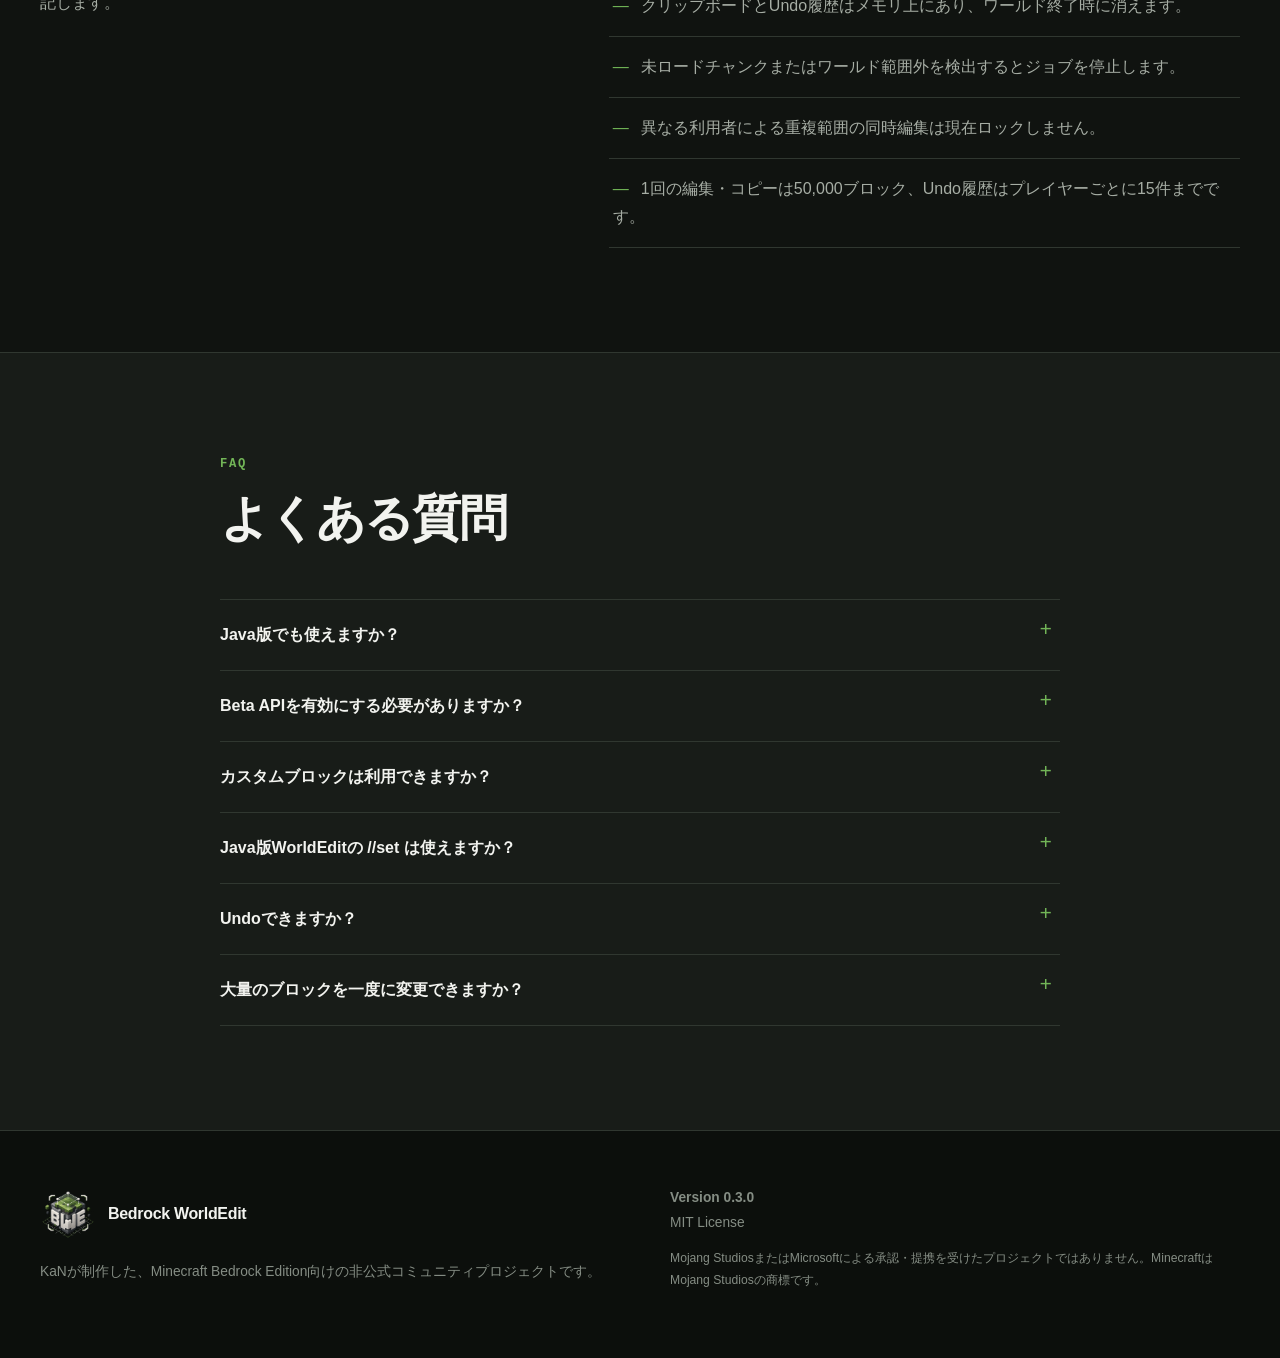
==== commit e5d2ed07: "Update index.html" ====
--- a/index.html
+++ b/index.html
@@ -21,7 +21,7 @@
     <div class="container header-inner">
       <a class="brand" href="#top" aria-label="Bedrock WorldEdit トップ">
         <img class="brand-logo" src="./assets/images/bwe-logo.png" alt="" width="48" height="48">
-        <span>Bedrock WorldEdit</span>
+        <span>統合版用 WorldEdit</span>
       </a>
       <button class="menu-button" type="button" aria-label="メニューを開く" aria-expanded="false" aria-controls="site-nav" data-menu-button>
         <span></span><span></span><span></span>
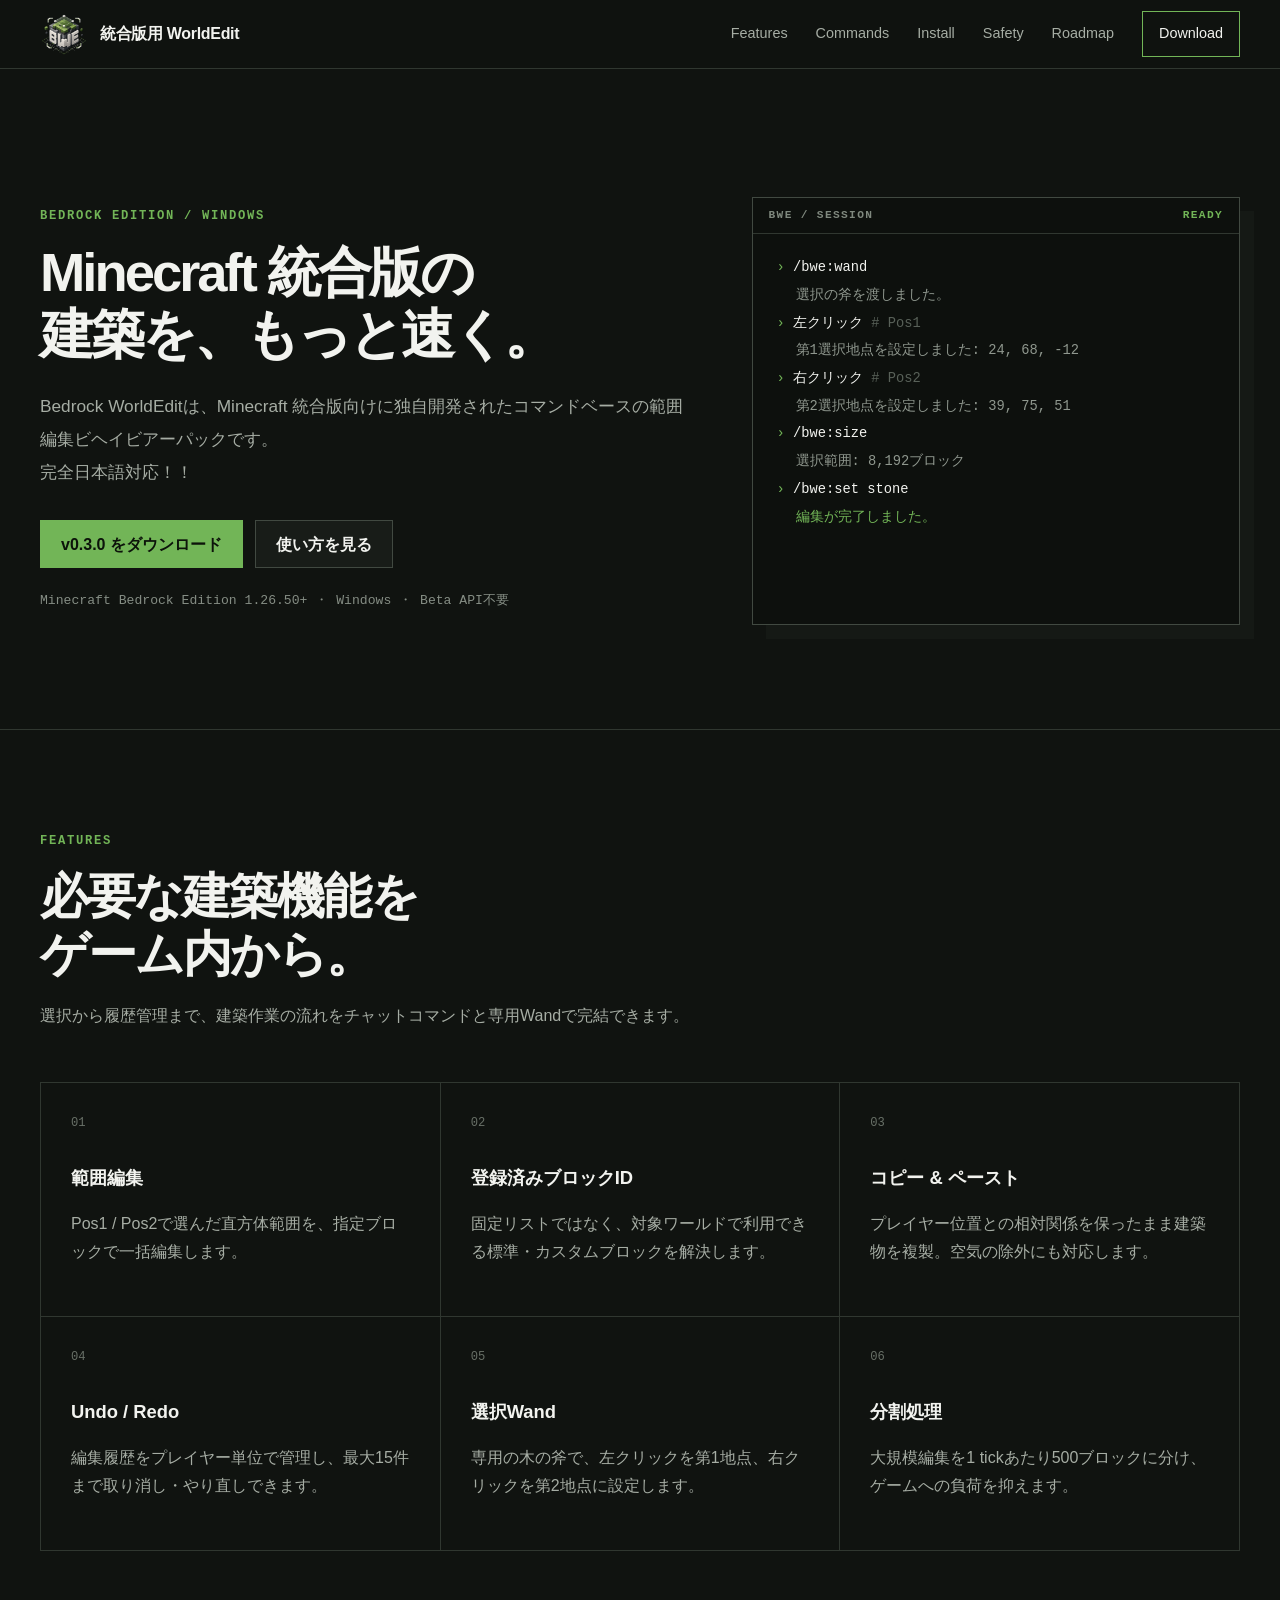
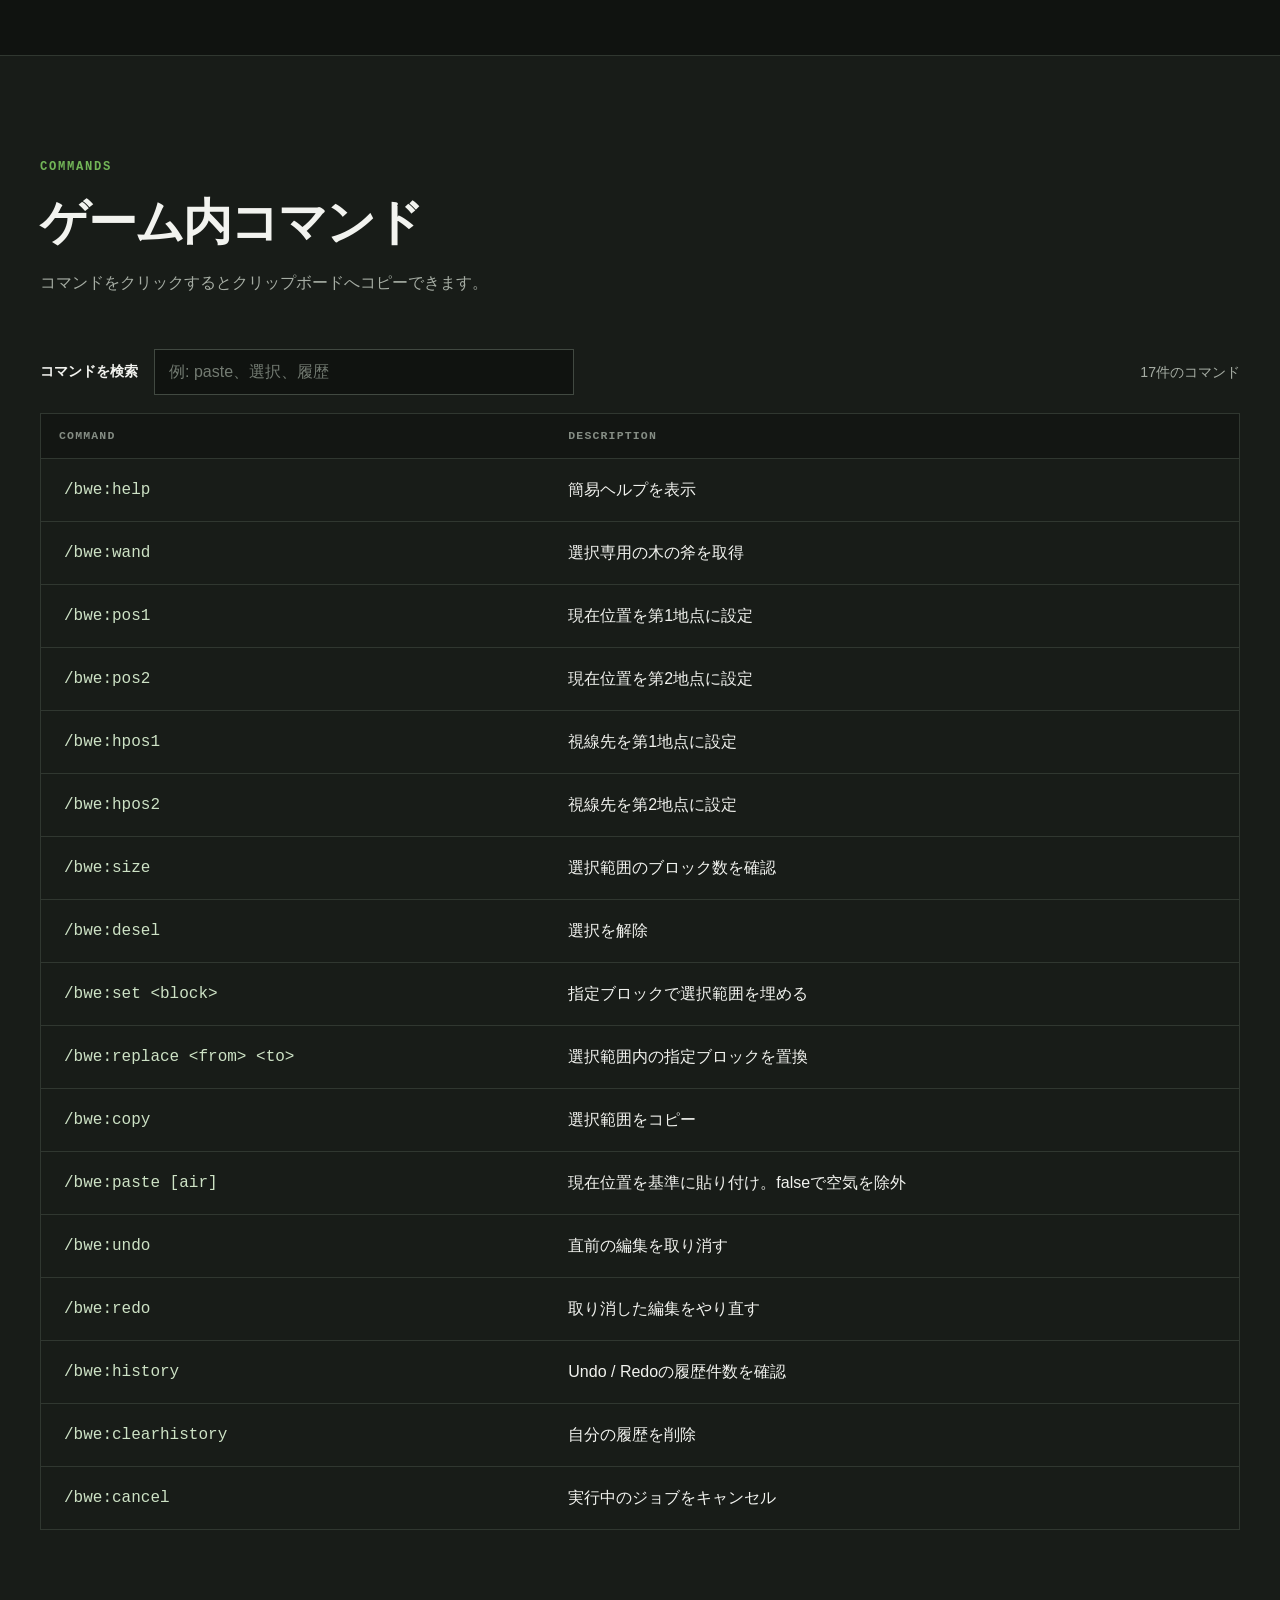
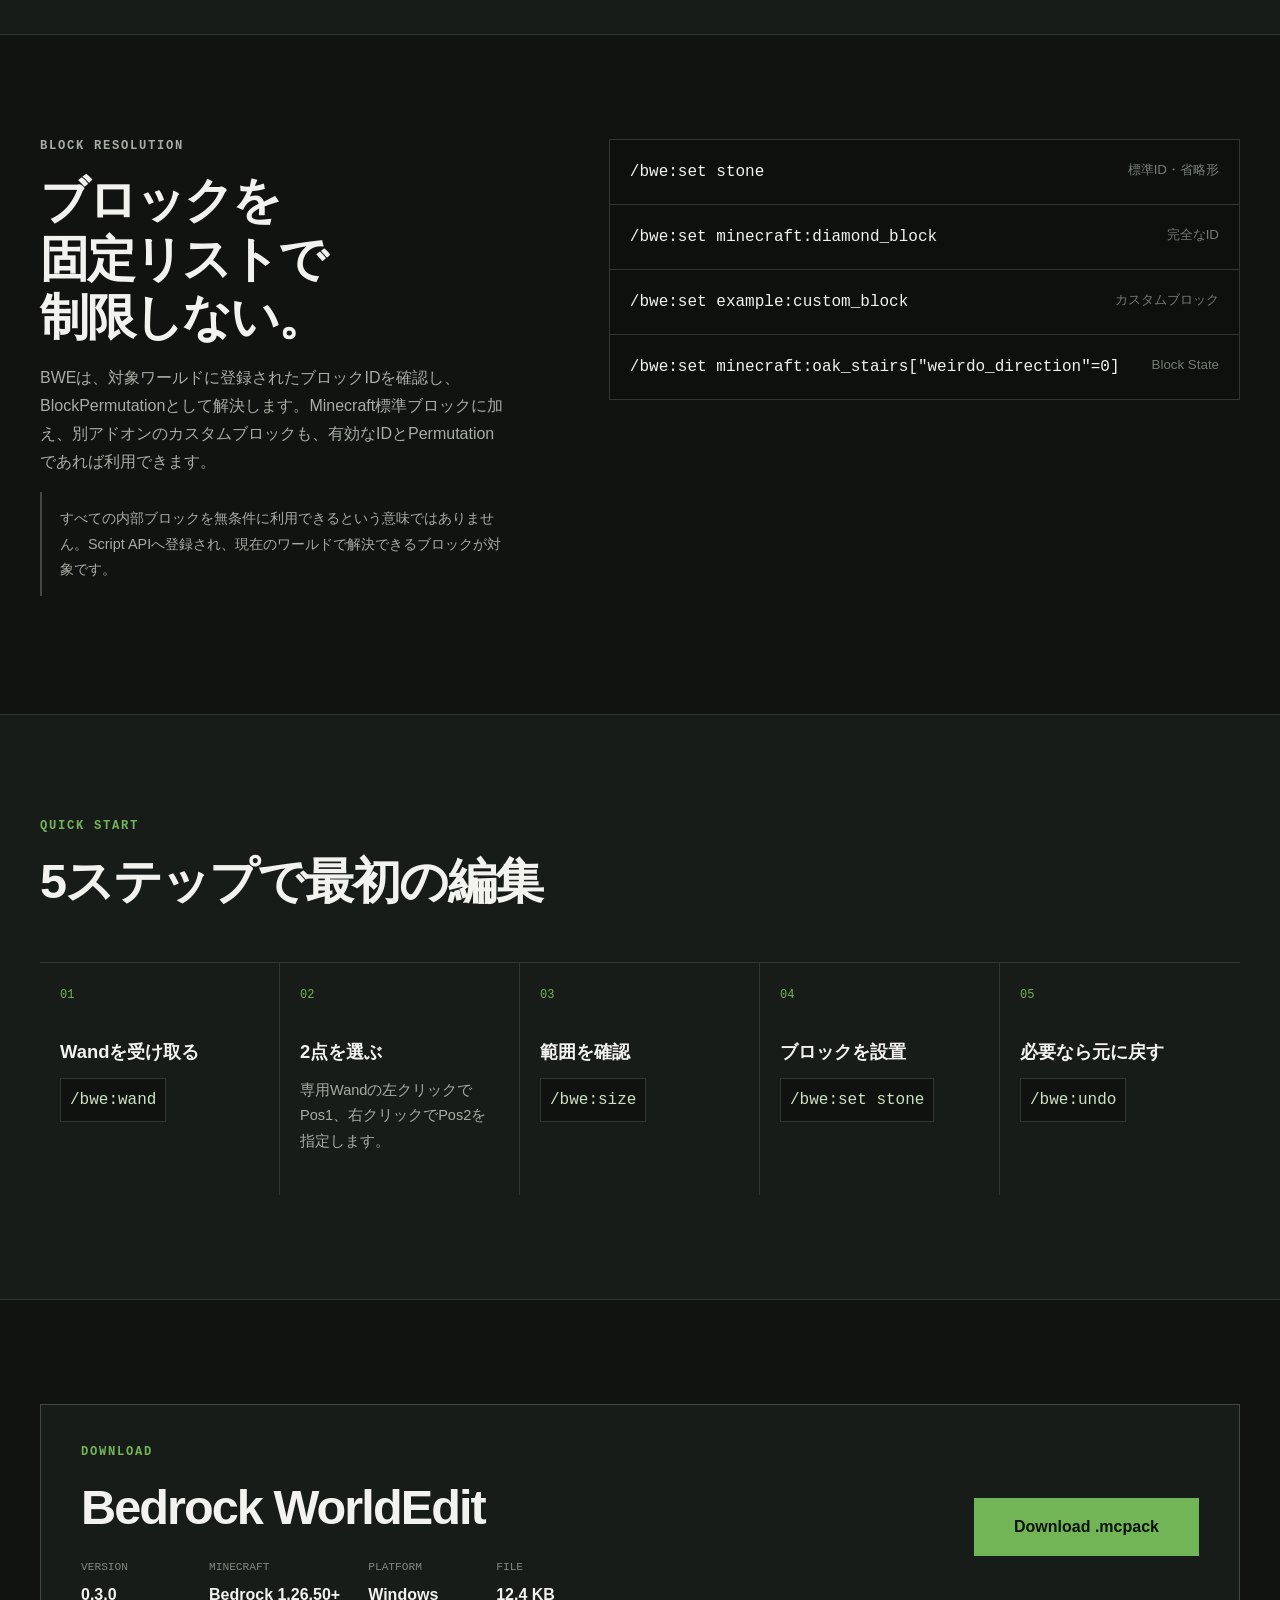
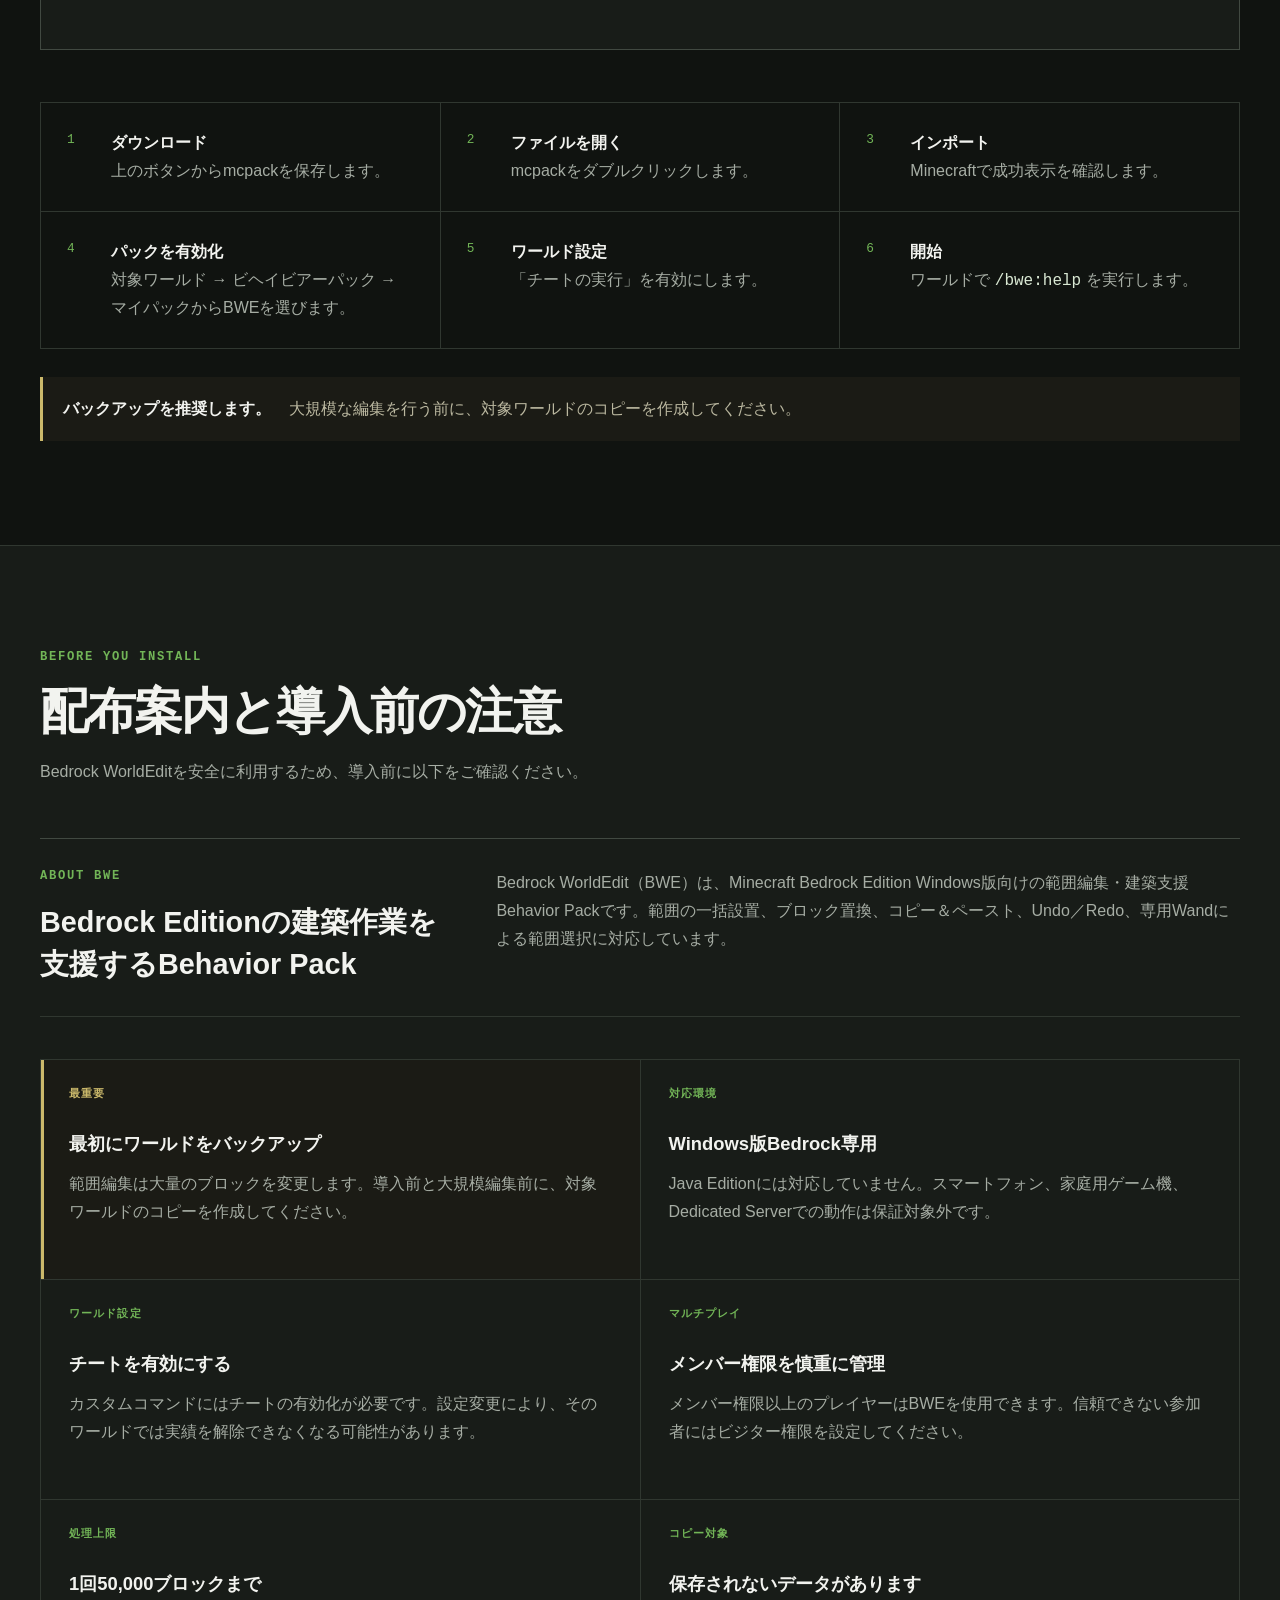
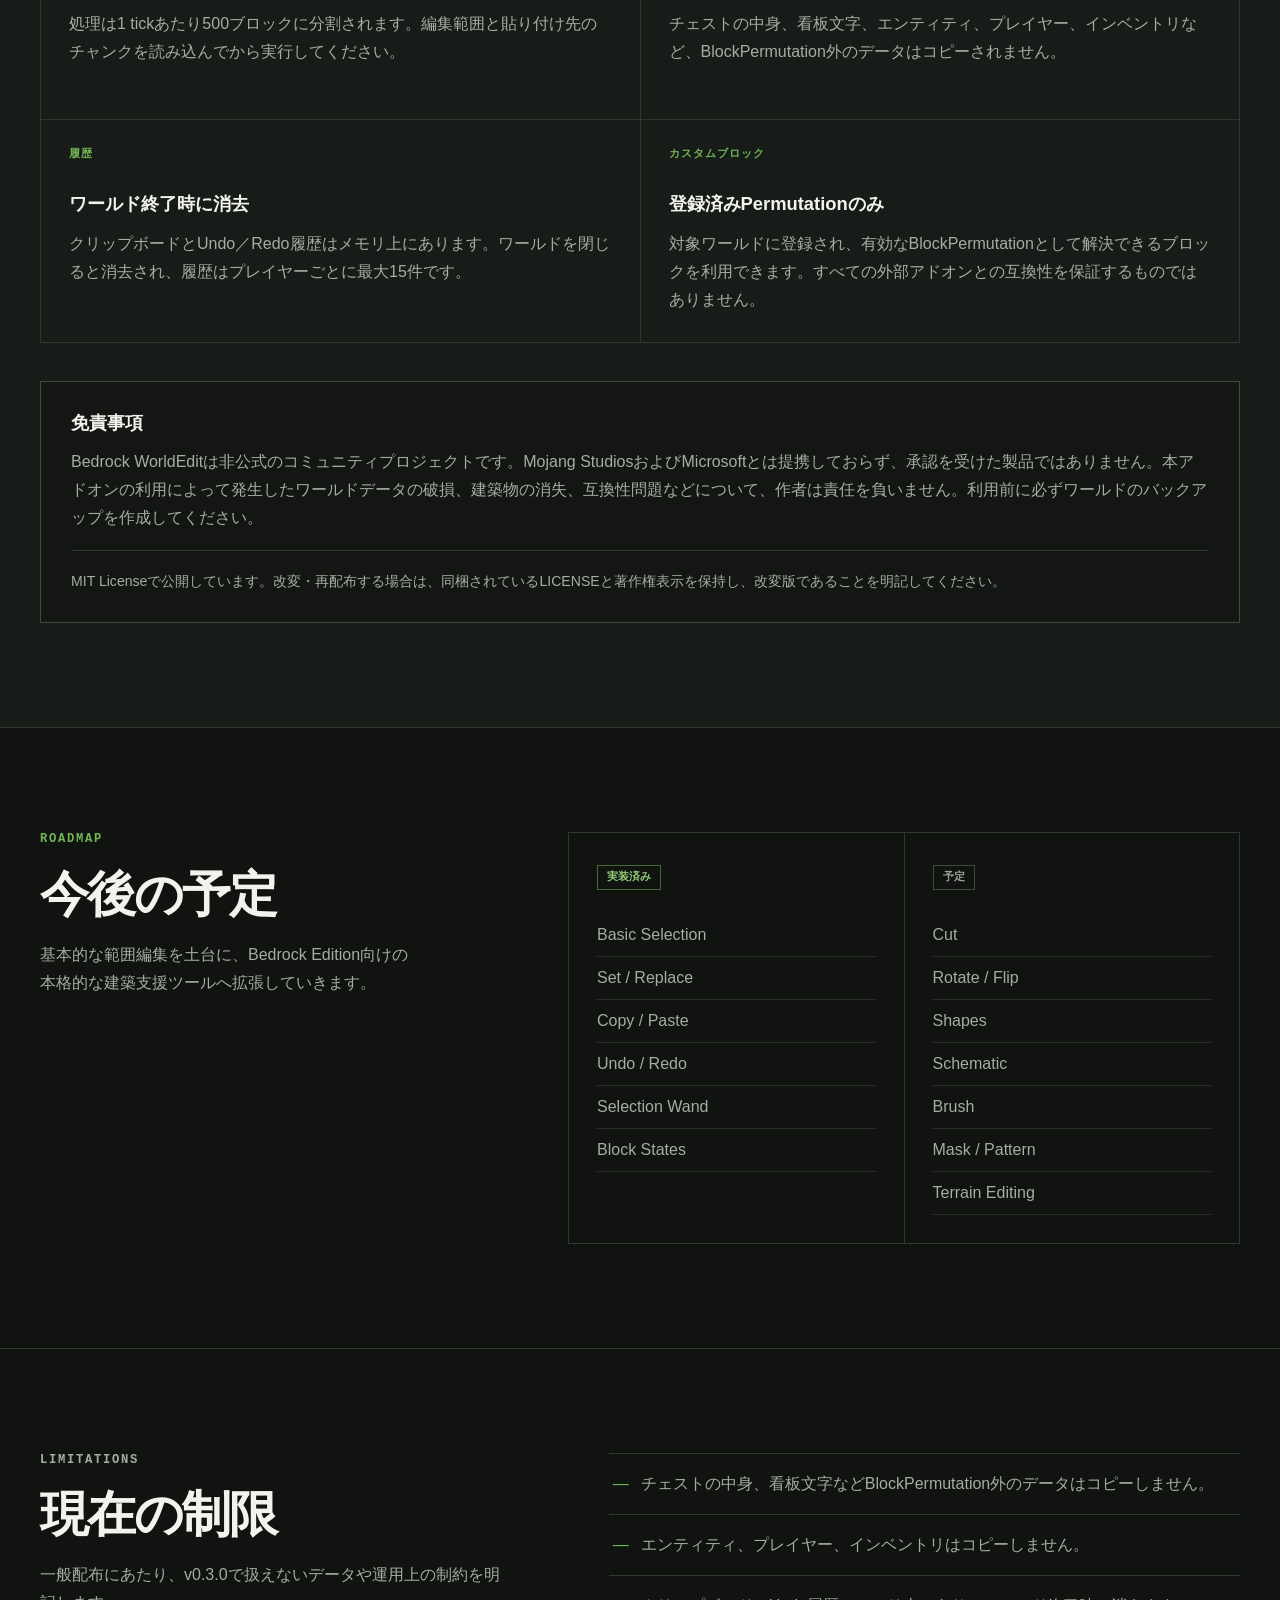
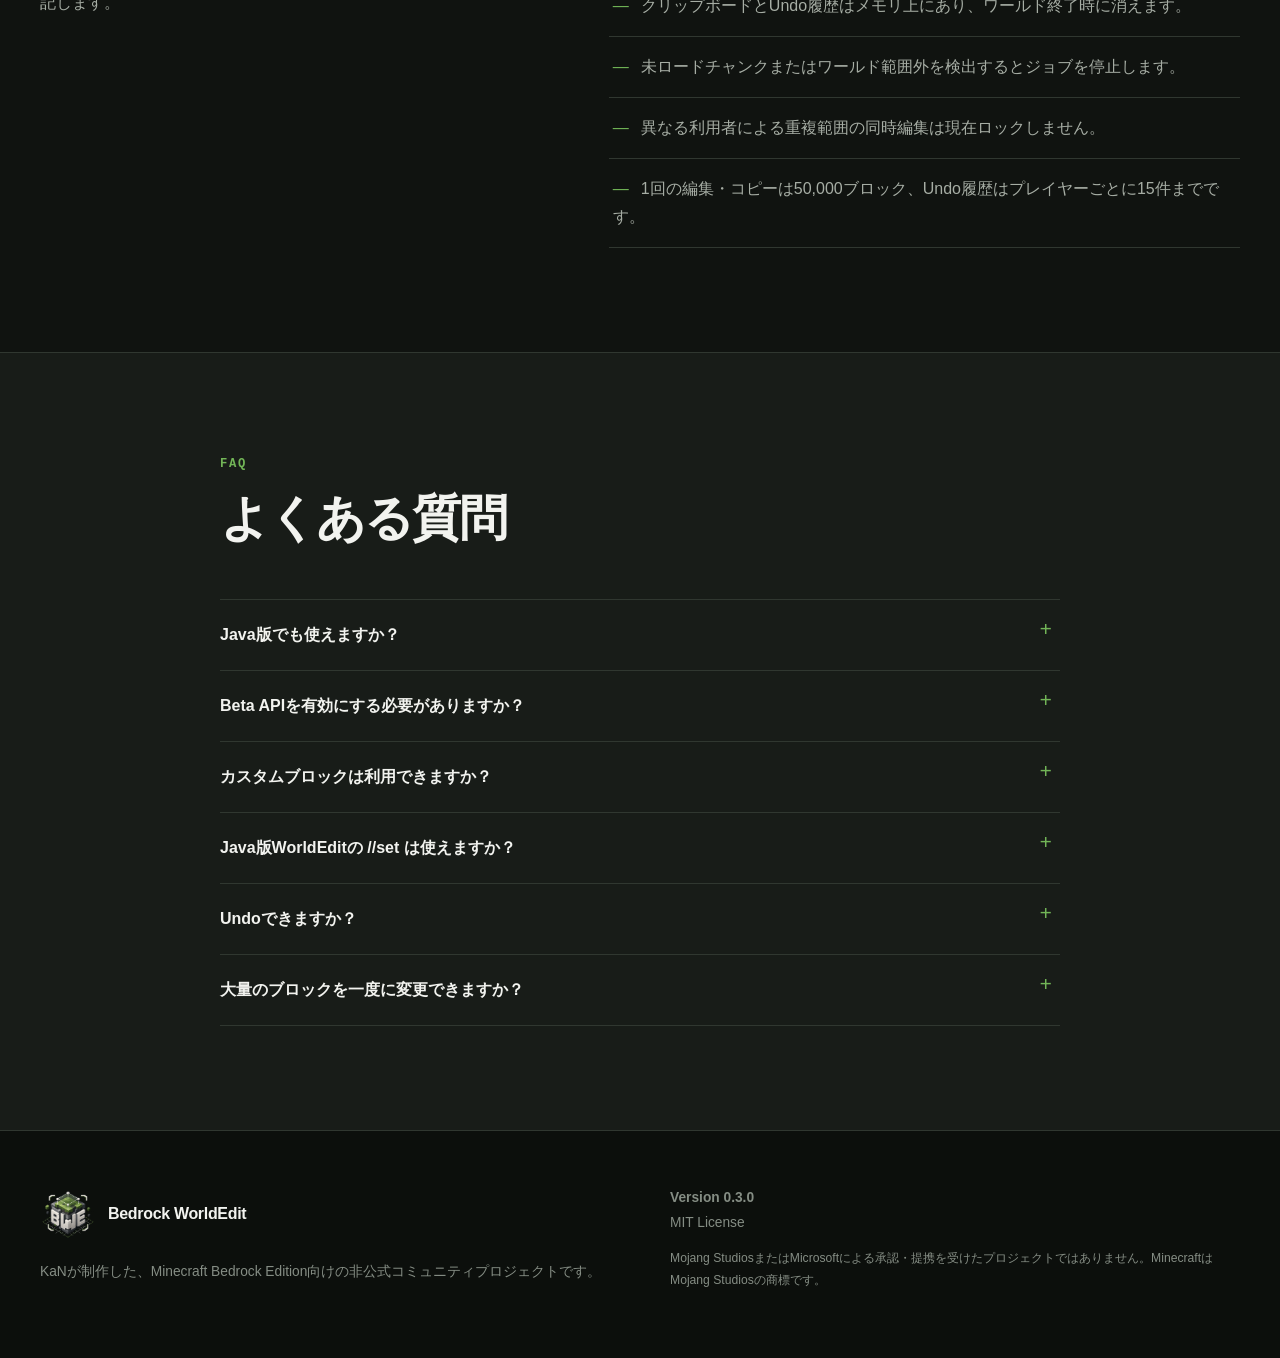
==== commit 2fdfc548: "Update index.html" ====
--- a/index.html
+++ b/index.html
@@ -131,7 +131,7 @@
       <div class="container split-layout reveal">
         <div>
           <p class="eyebrow">BLOCK RESOLUTION</p>
-          <h2>ブロックを<br>固定リストで制限しない。</h2>
+          <h2>ブロックを<br>固定リストで<br>制限しない。</h2>
           <p>BWEは、対象ワールドに登録されたブロックIDを確認し、BlockPermutationとして解決します。Minecraft標準ブロックに加え、別アドオンのカスタムブロックも、有効なIDとPermutationであれば利用できます。</p>
           <p class="note">すべての内部ブロックを無条件に利用できるという意味ではありません。Script APIへ登録され、現在のワールドで解決できるブロックが対象です。</p>
         </div>
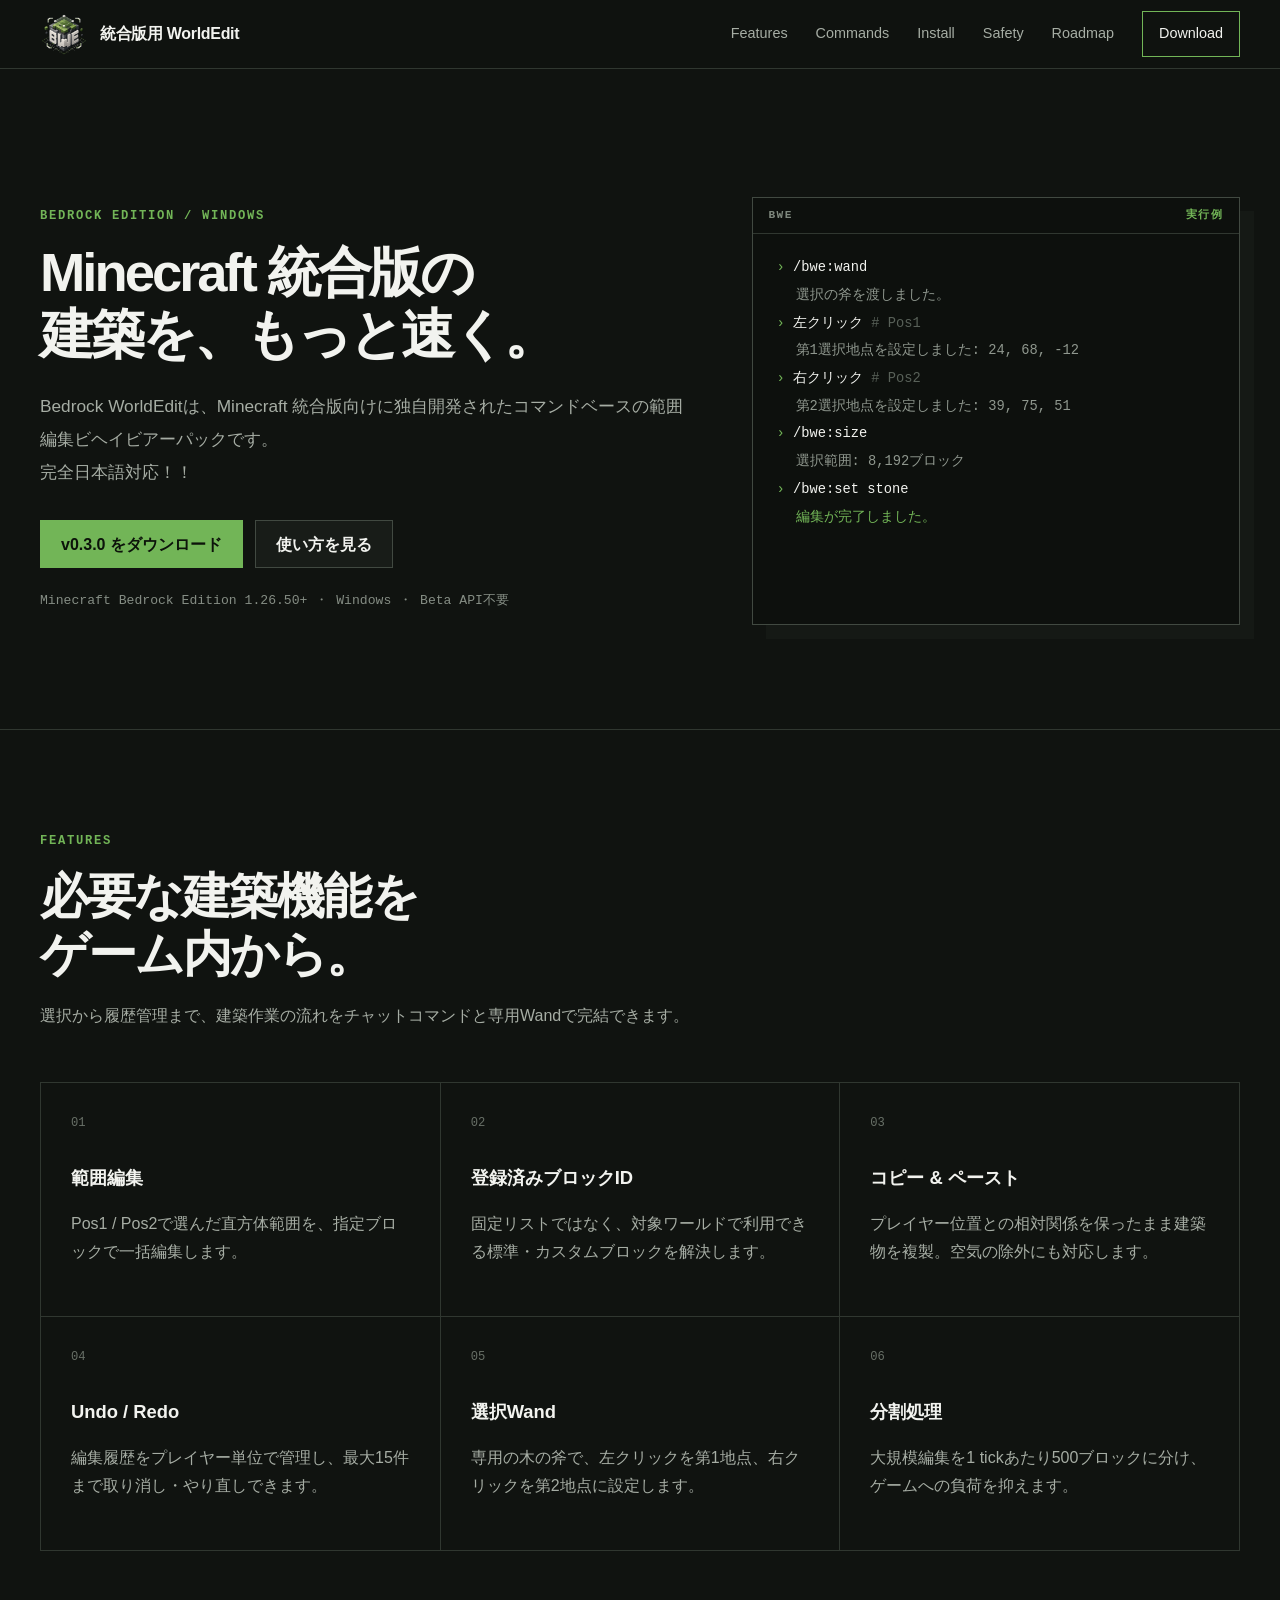
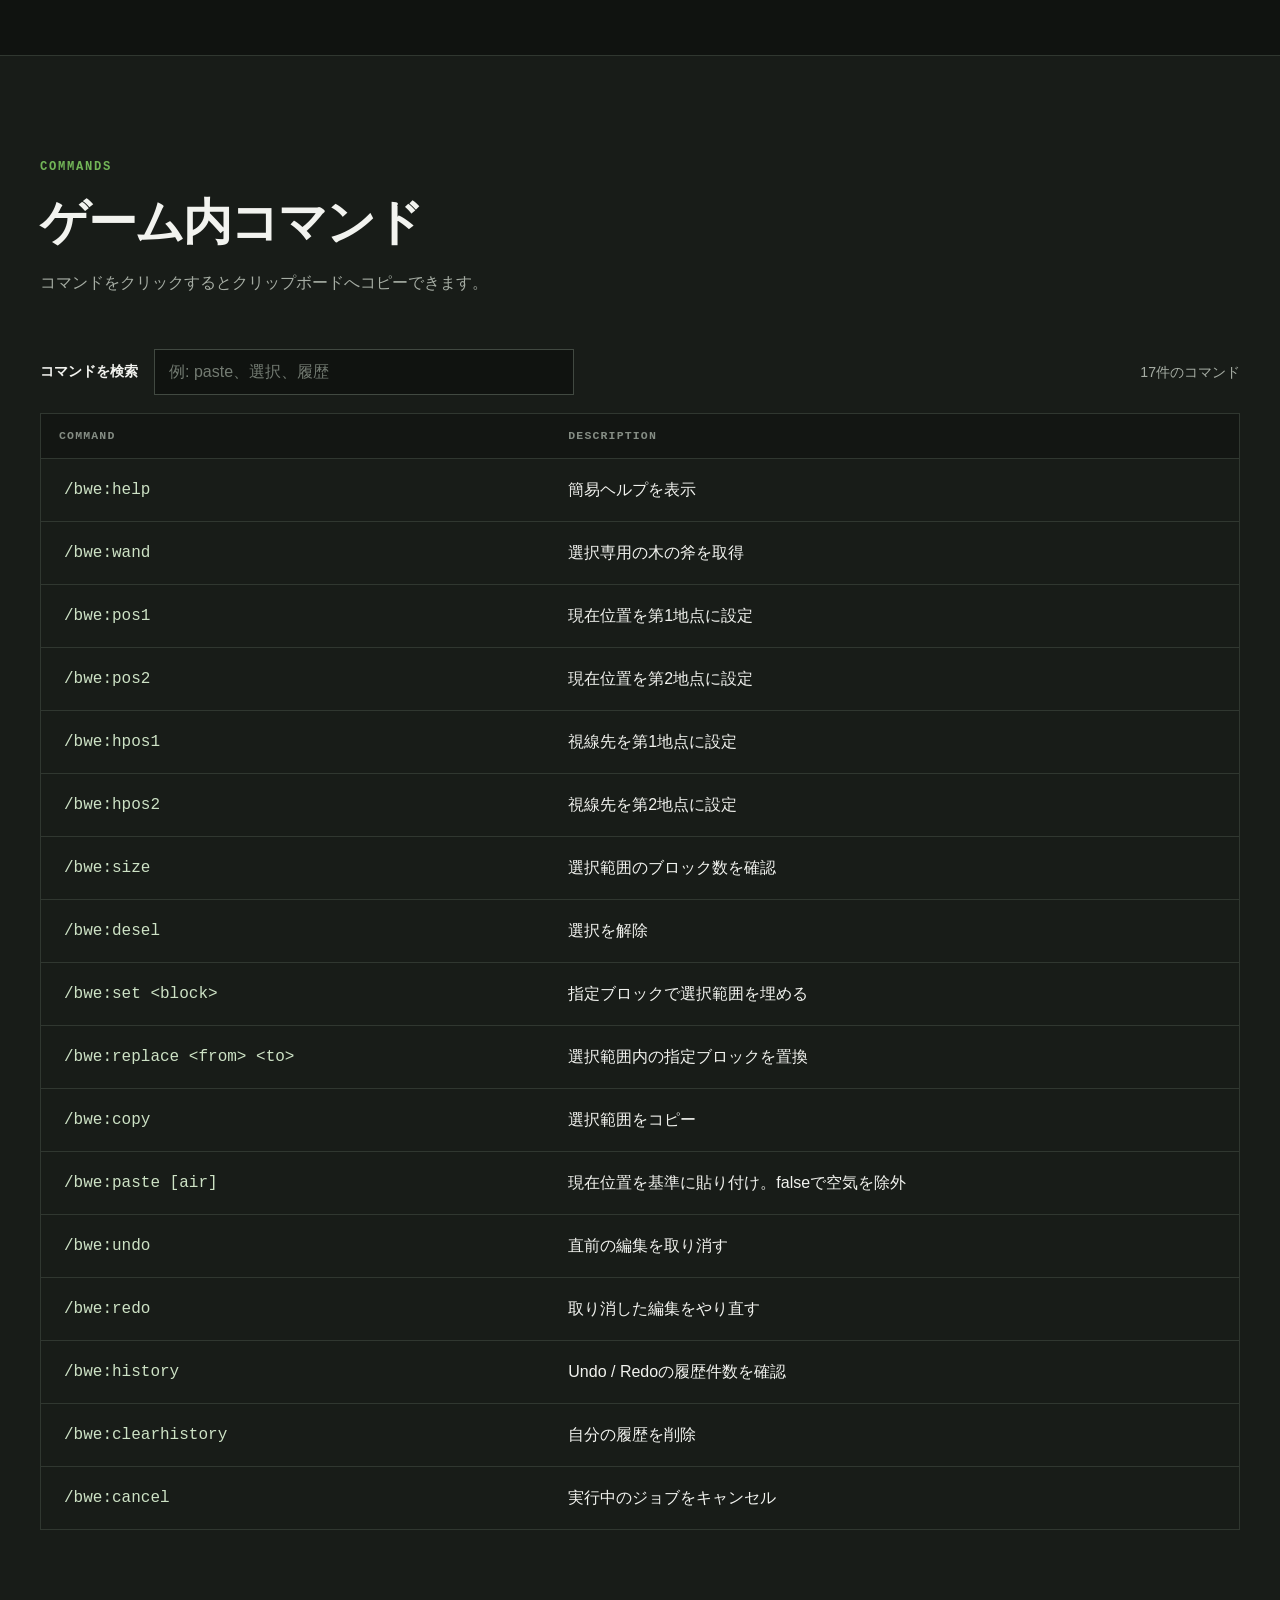
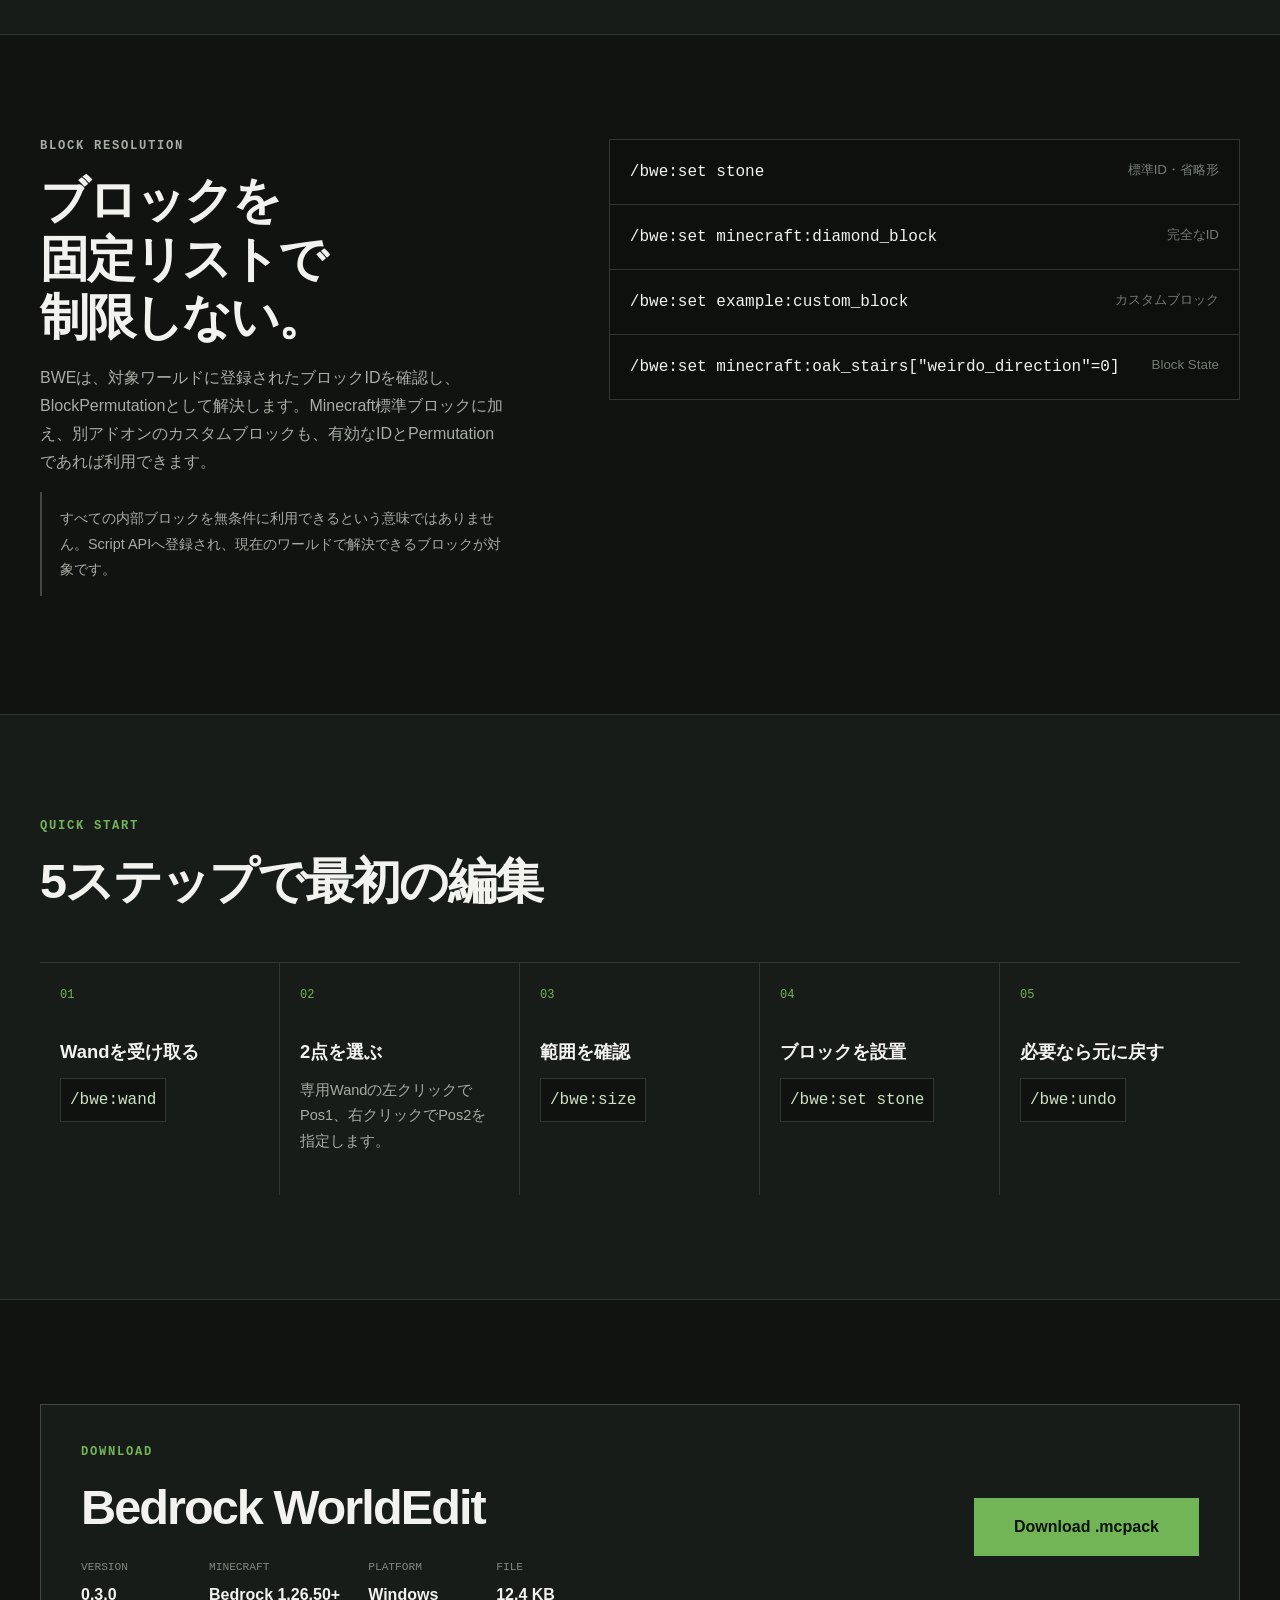
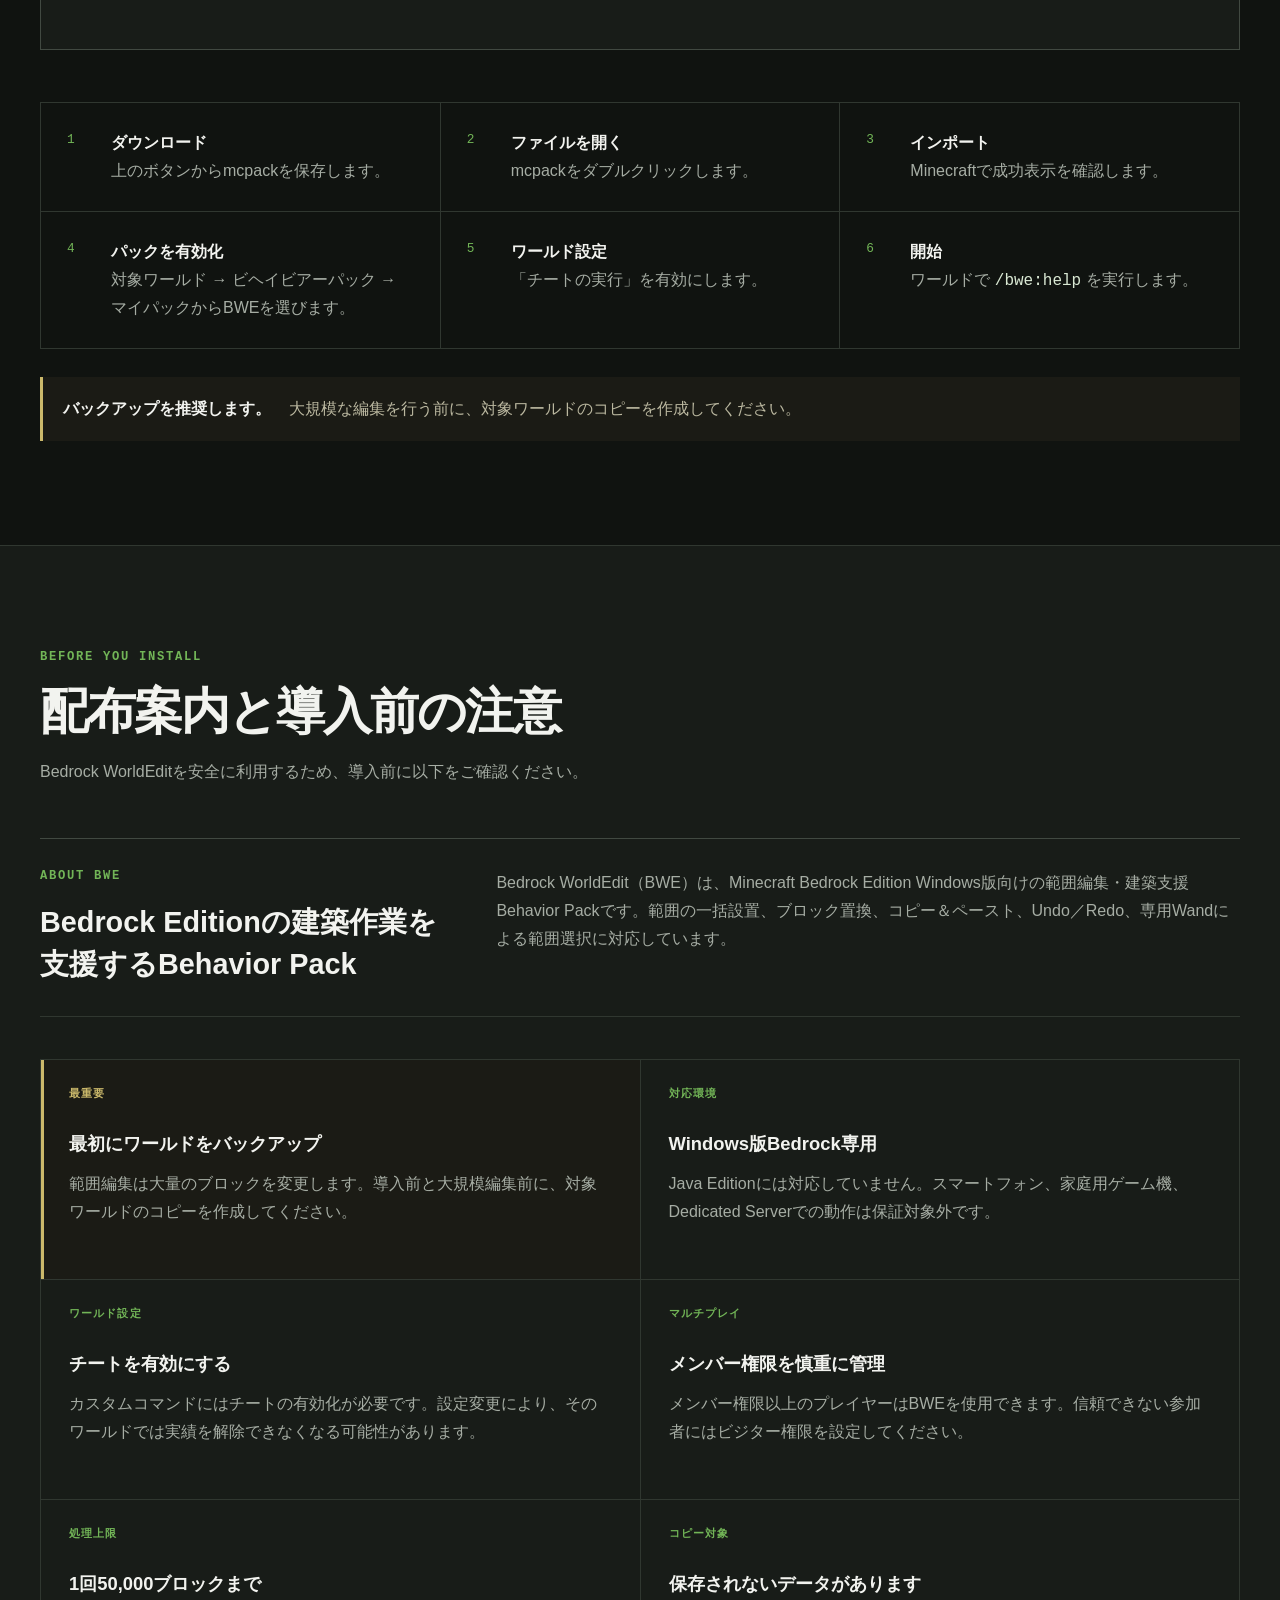
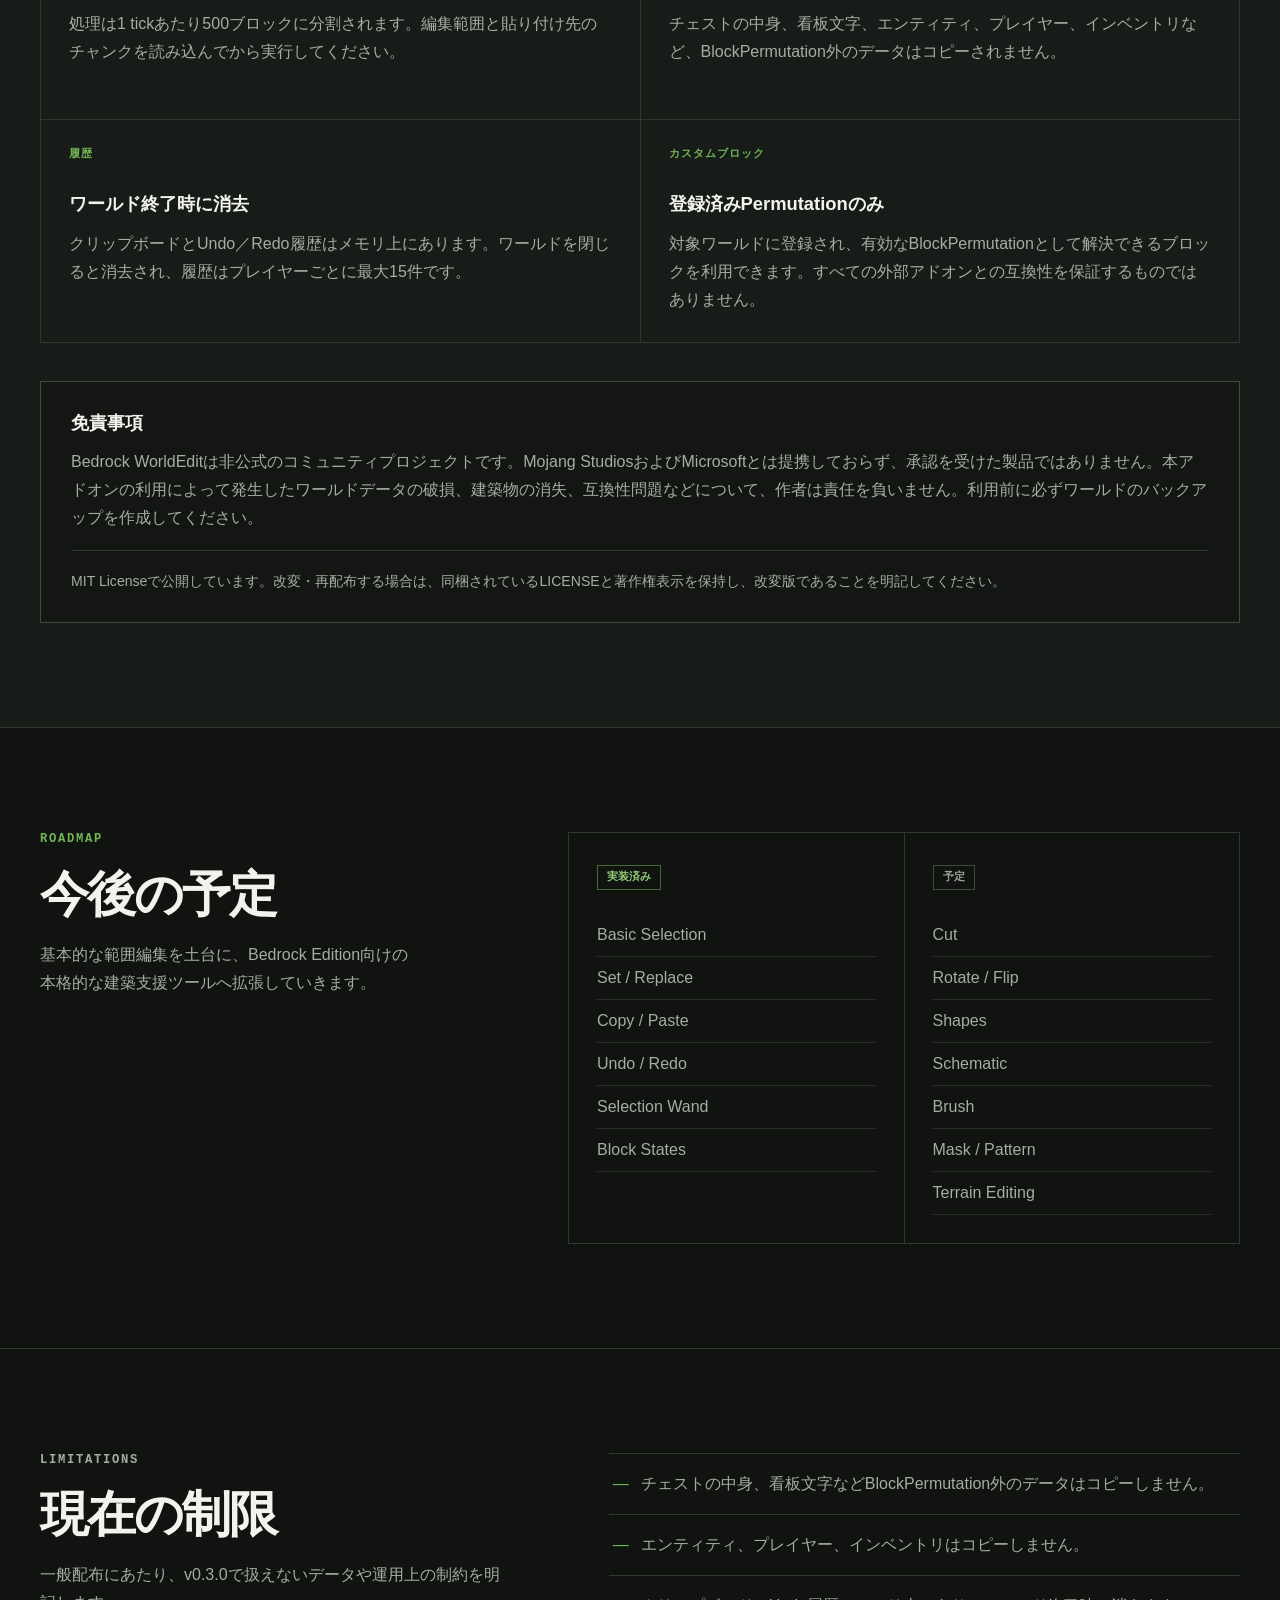
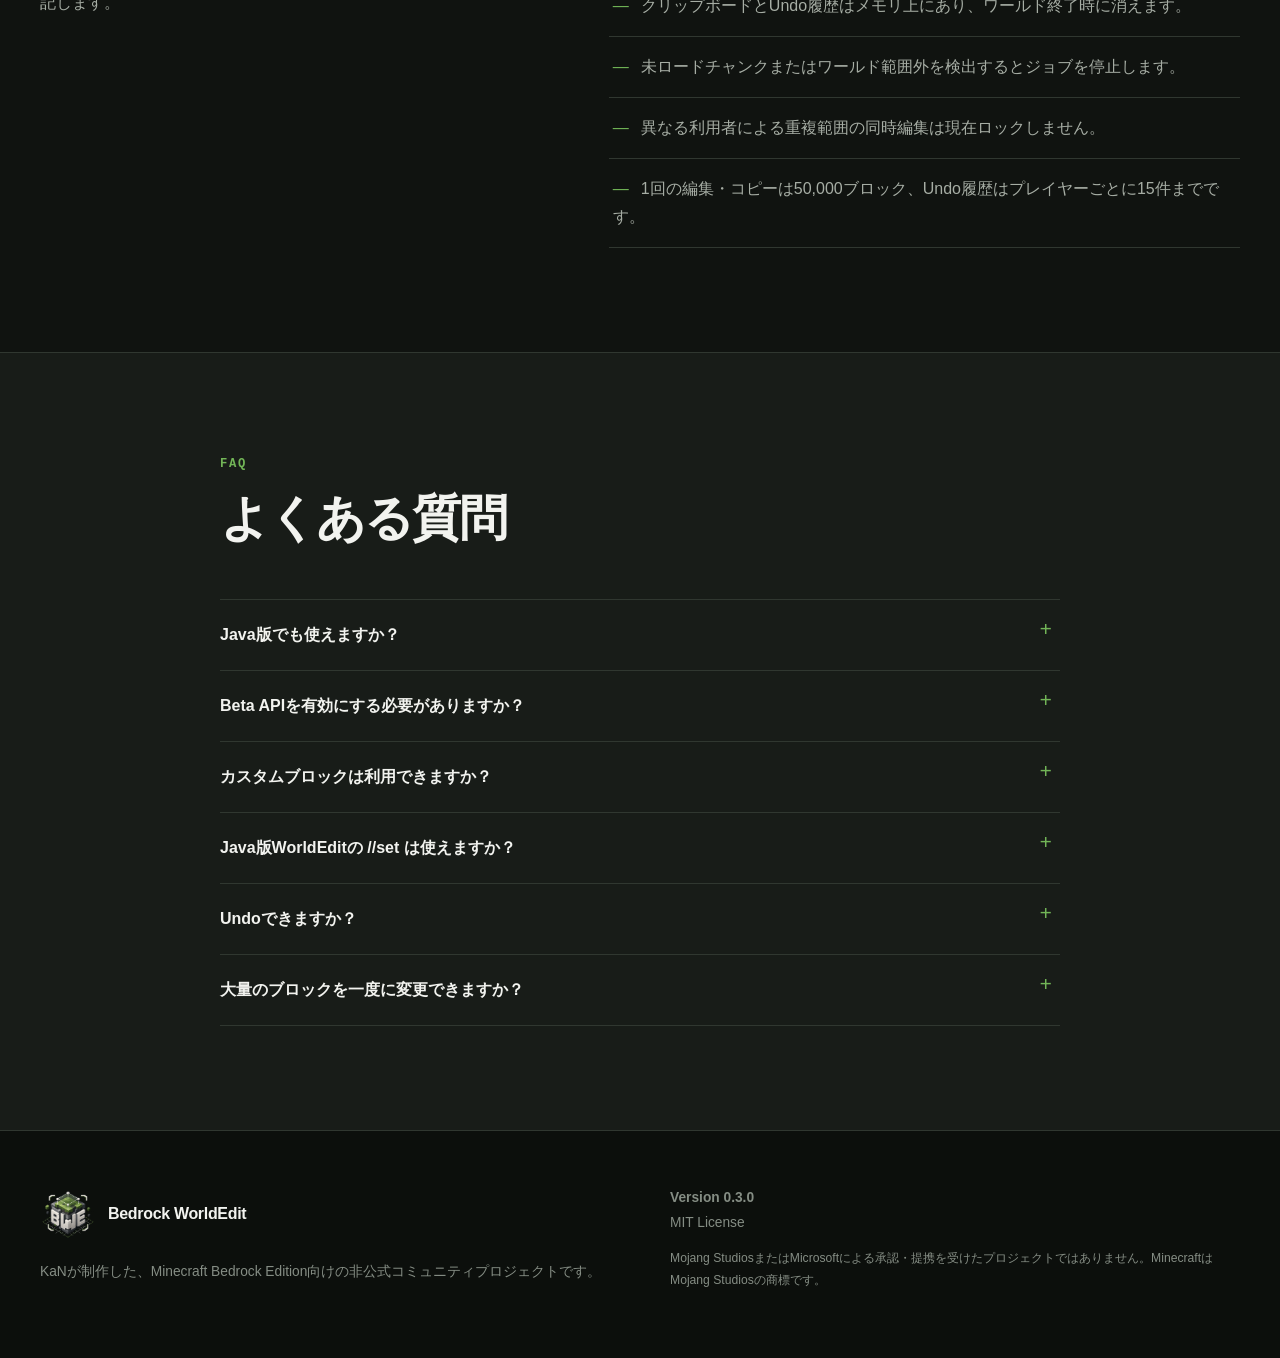
==== commit fad6a625: "Update index.html" ====
--- a/index.html
+++ b/index.html
@@ -52,7 +52,7 @@
         </div>
 
         <div class="console reveal" aria-label="BWEコマンドの実行例">
-          <div class="console-heading"><span>BWE / SESSION</span><span>READY</span></div>
+          <div class="console-heading"><span>BWE</span><span>実行例</span></div>
           <div class="console-body">
             <p><span class="prompt">›</span> /bwe:wand</p>
             <p class="console-result">選択の斧を渡しました。</p>
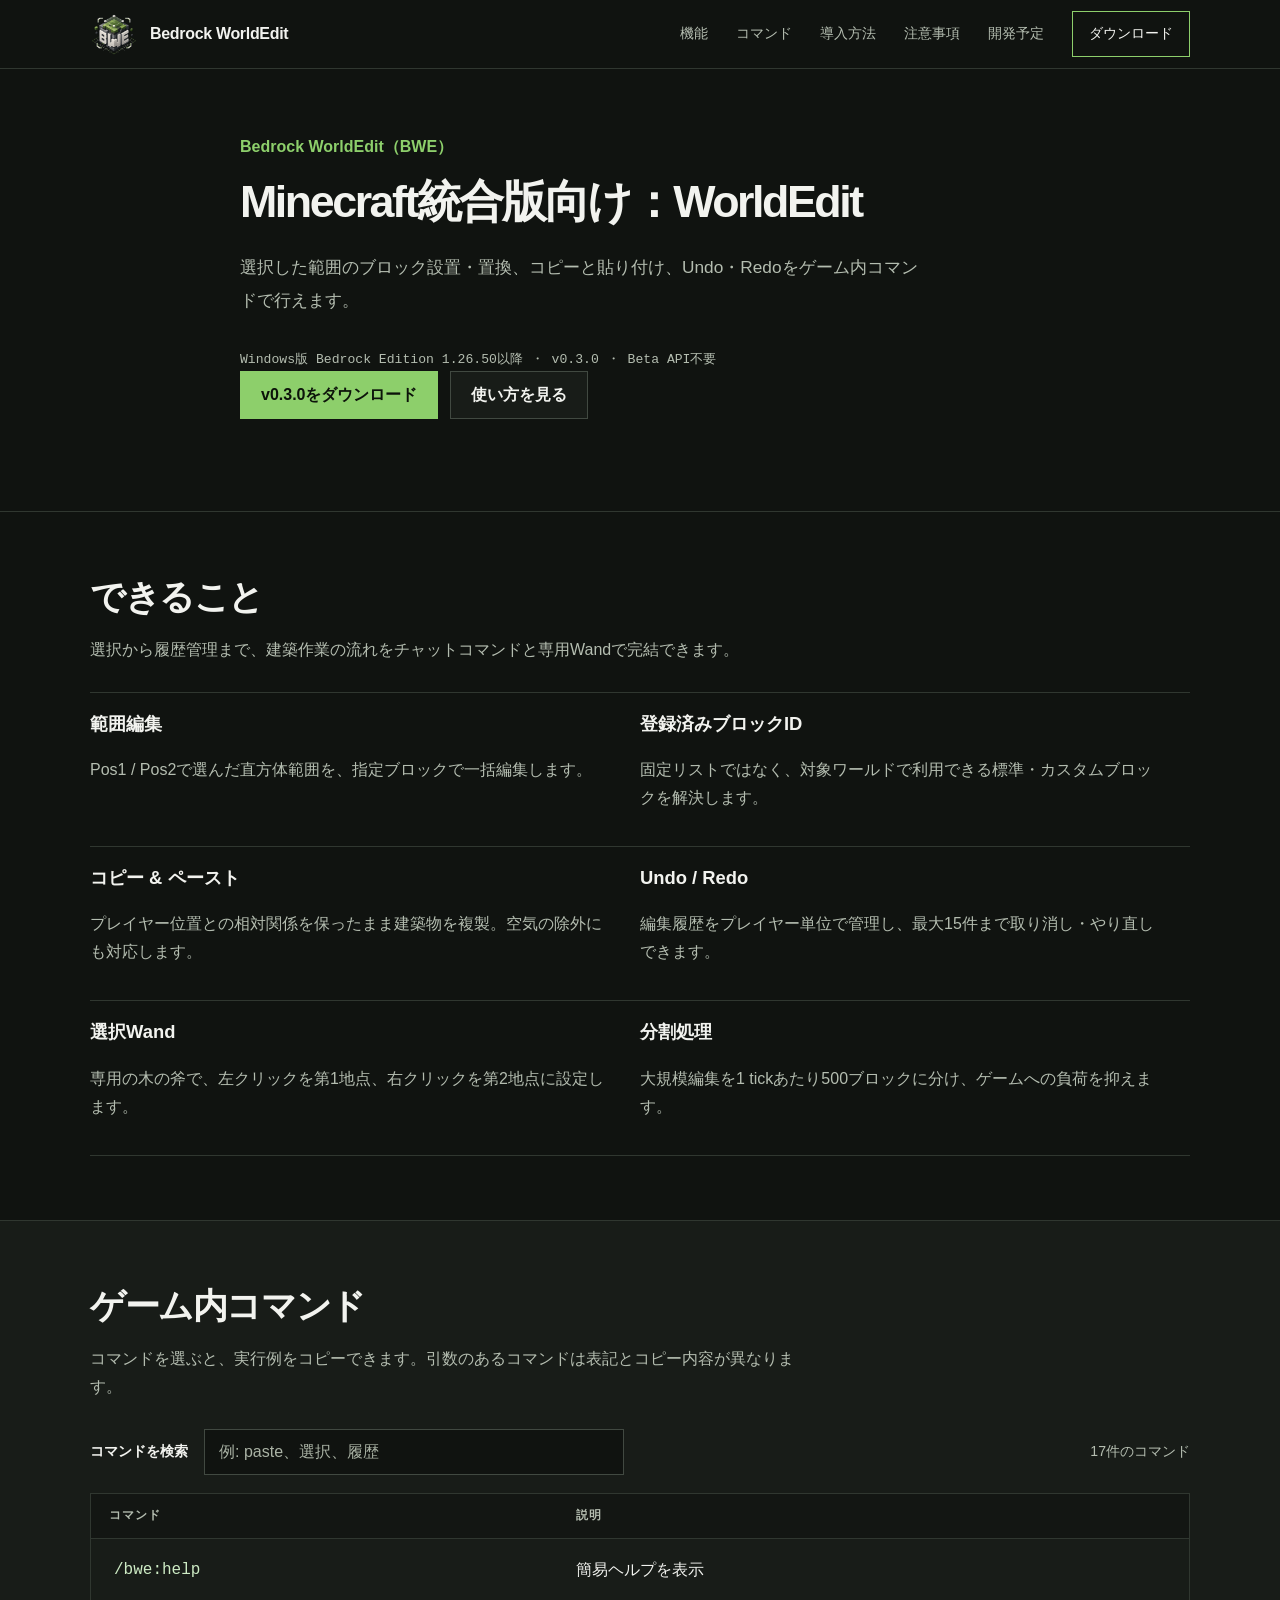
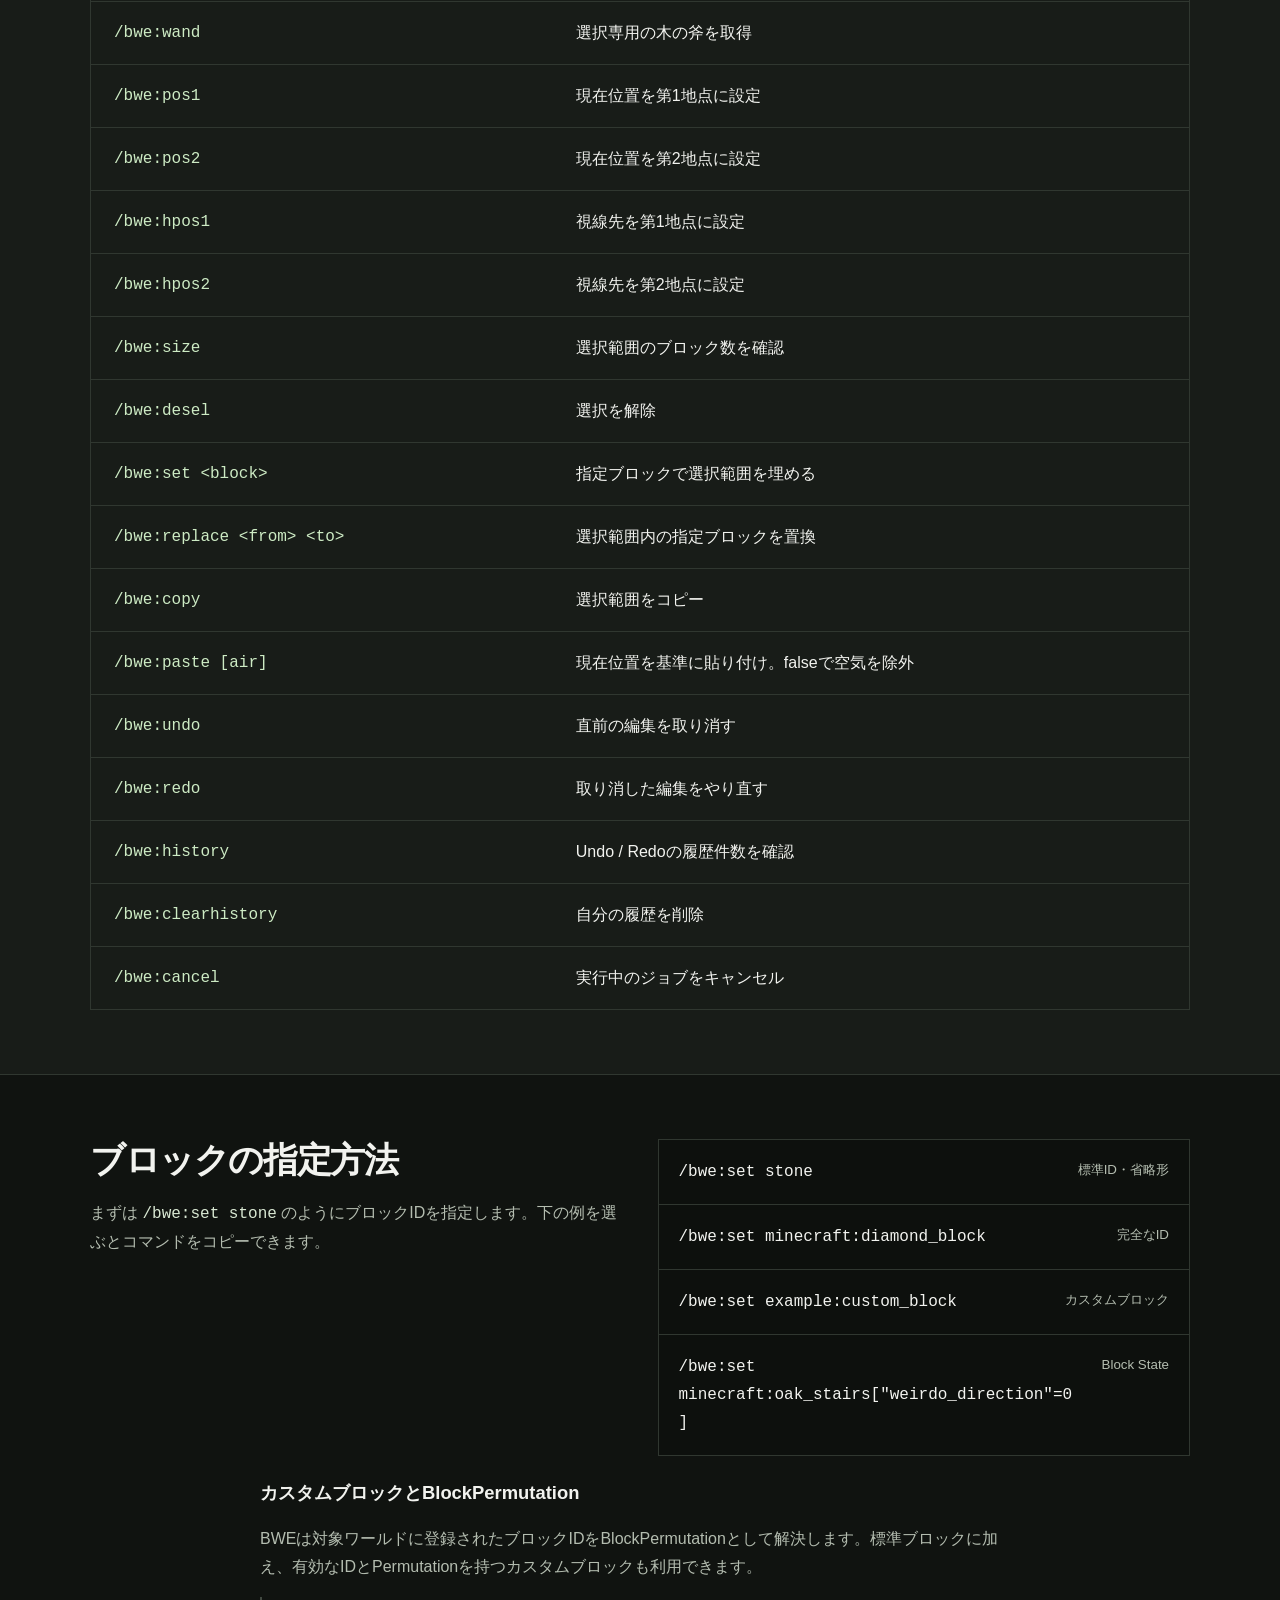
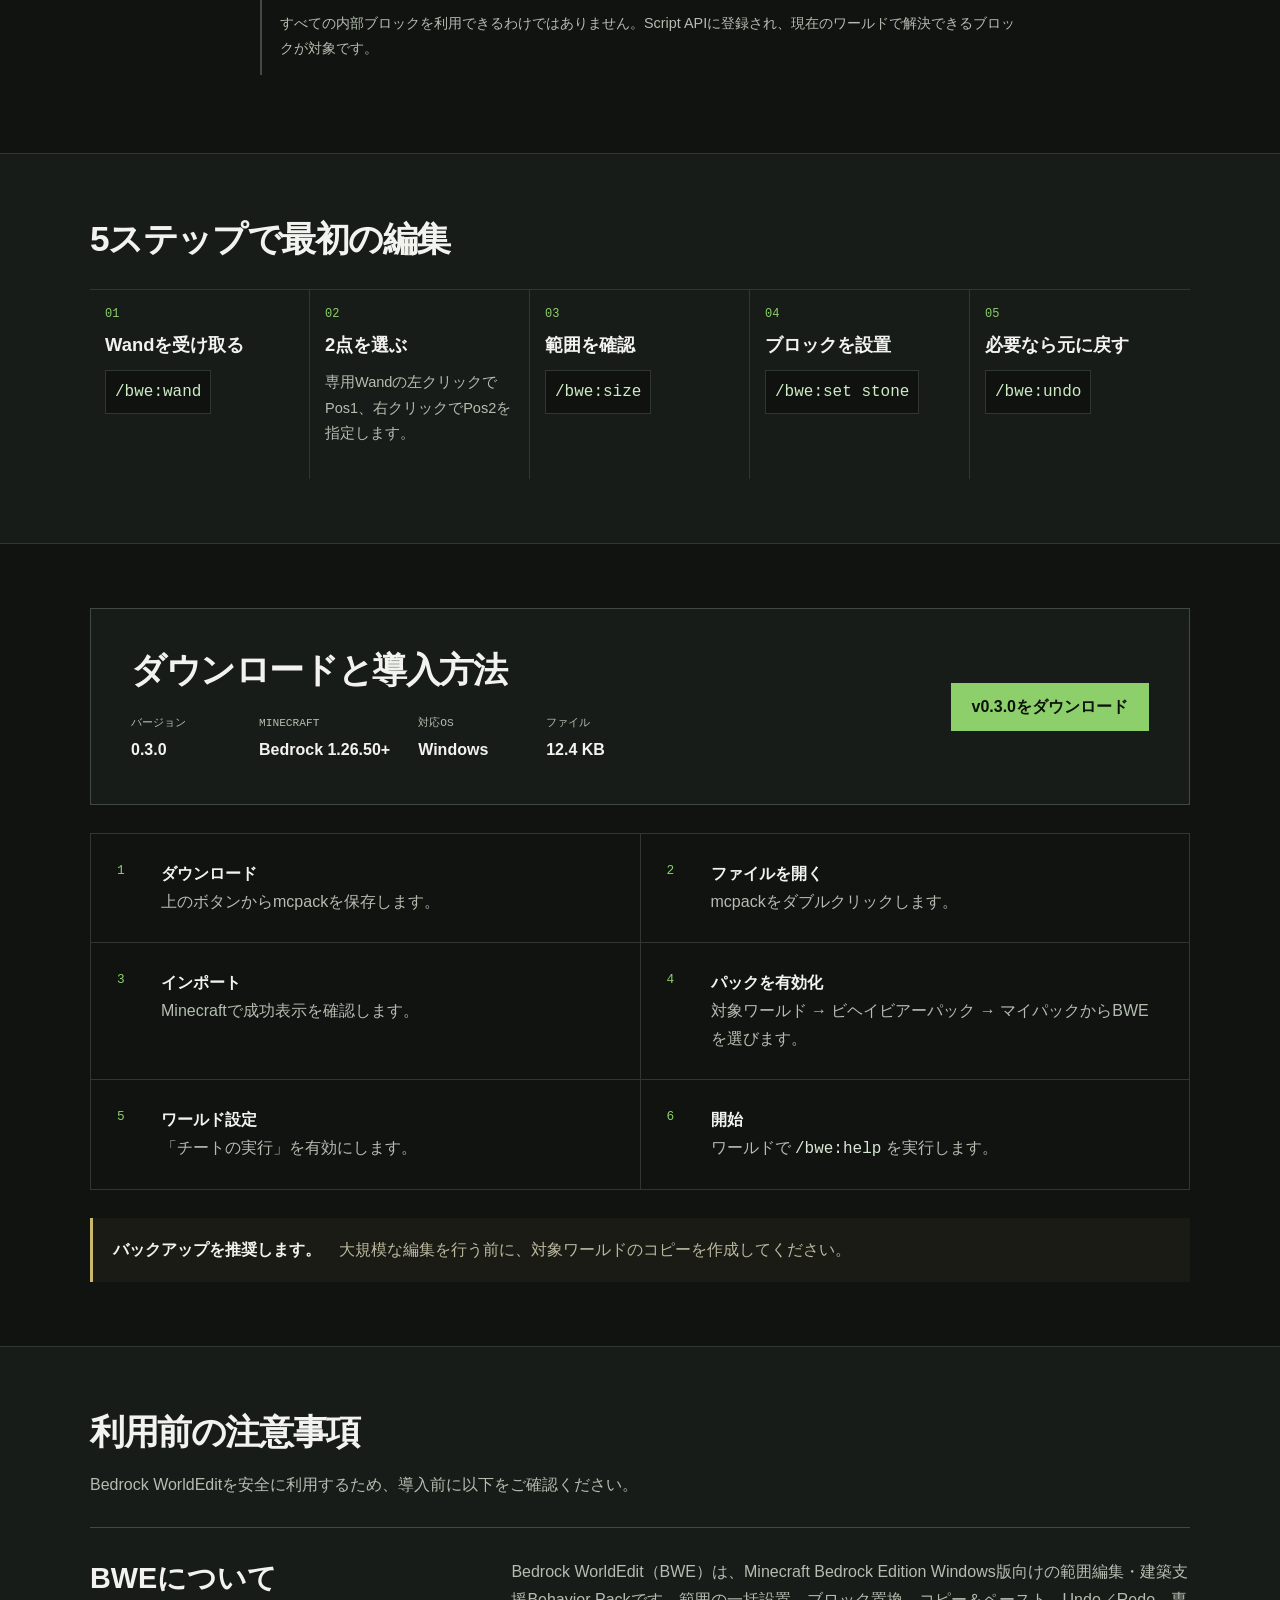
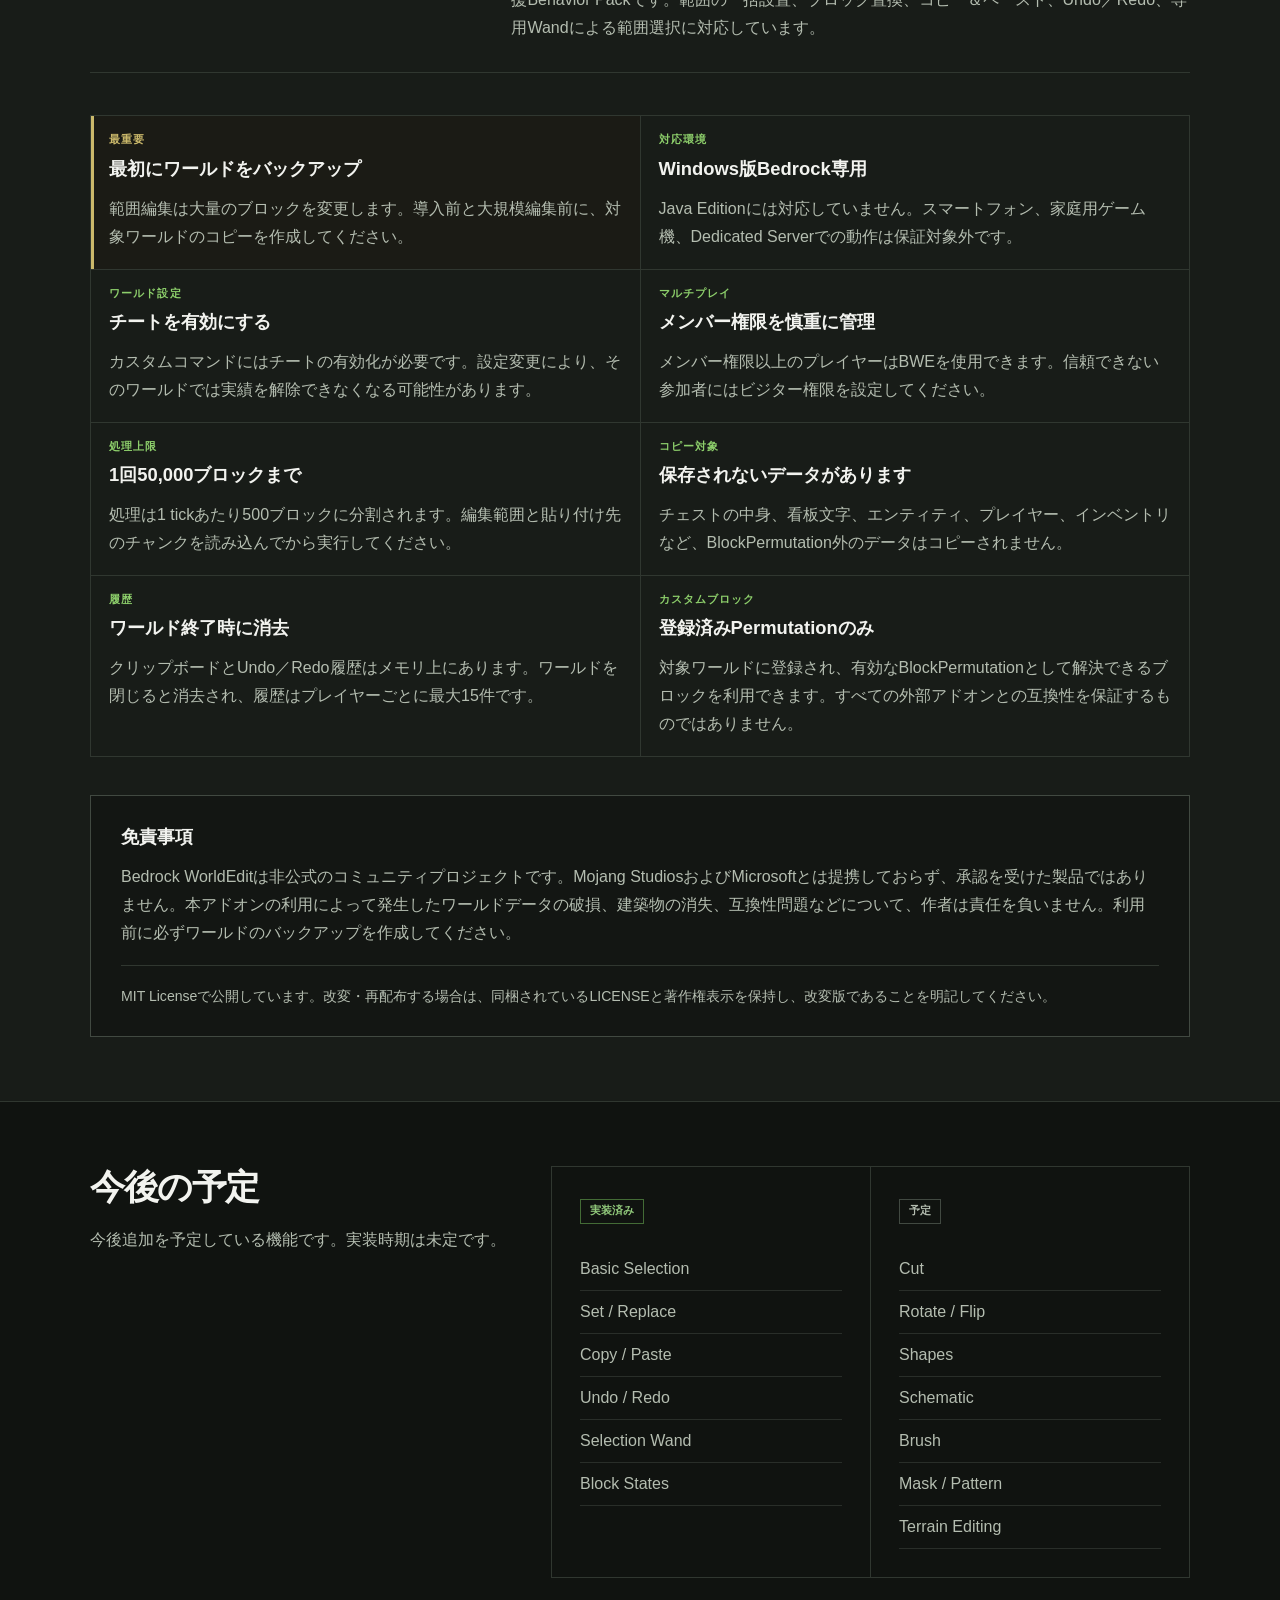
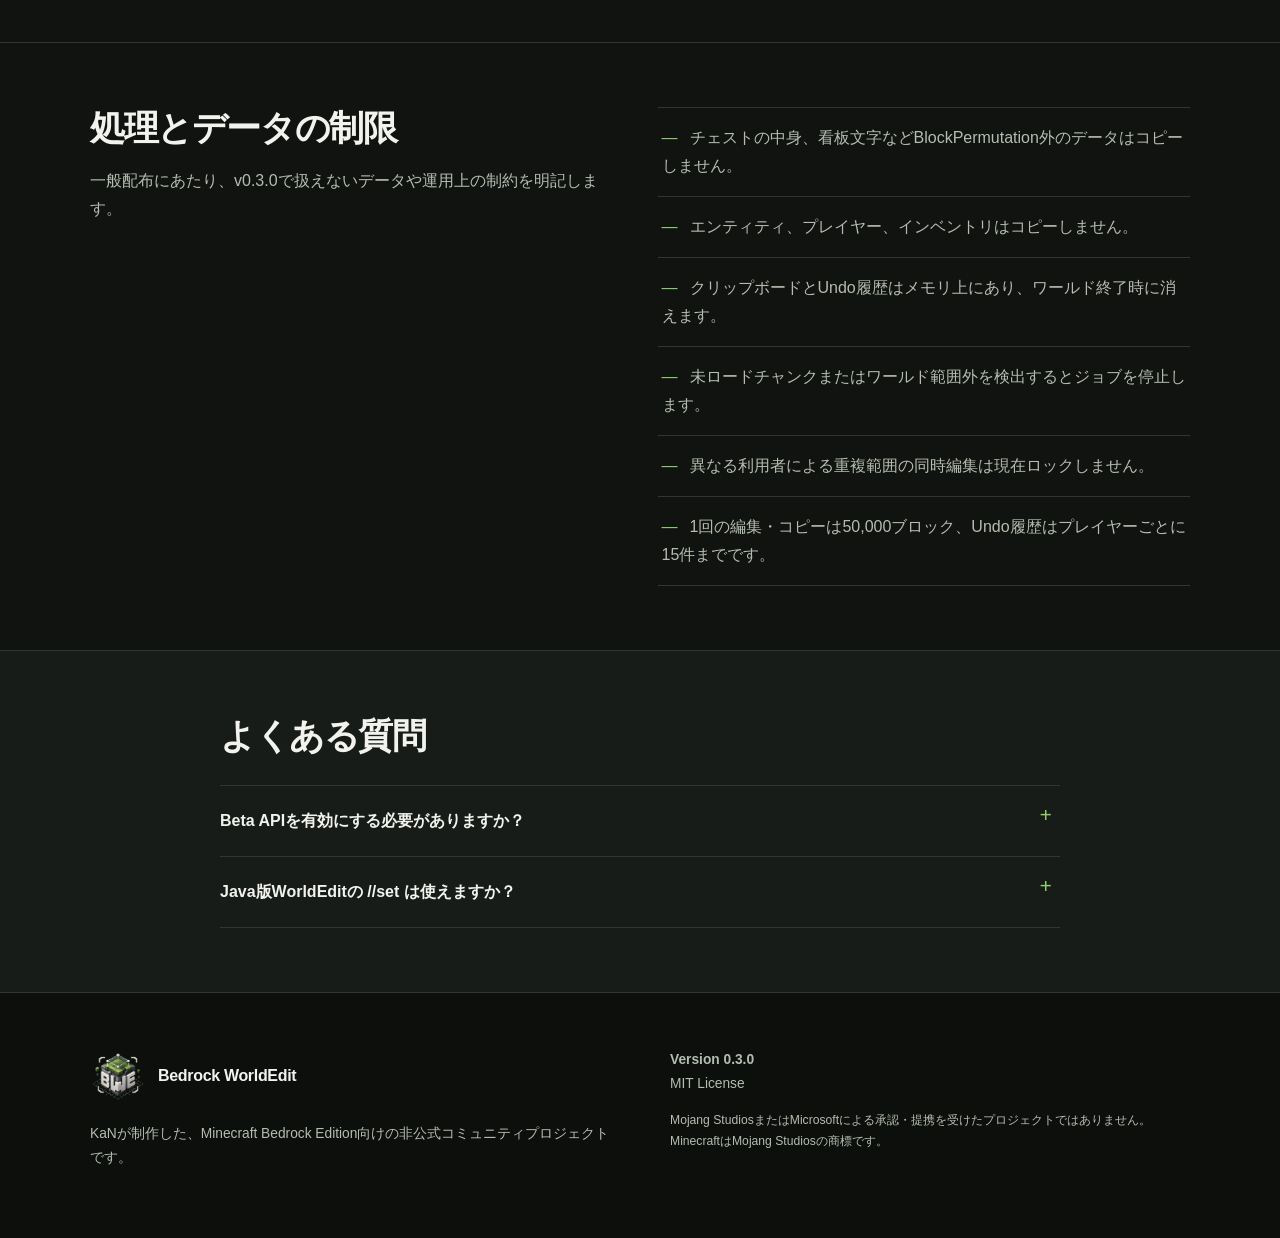
==== commit b3677c2f: "Add files via upload" ====
--- a/index.html
+++ b/index.html
@@ -1,295 +1,576 @@
 <!doctype html>
 <html lang="ja">
-<head>
-  <meta charset="utf-8">
-  <meta name="viewport" content="width=device-width, initial-scale=1">
-  <title>Bedrock WorldEdit (BWE) | Minecraft Bedrock Edition World Editor</title>
-  <meta name="description" content="Minecraft Bedrock Edition Windows版向けのコマンドベース範囲編集Behavior Pack「Bedrock WorldEdit (BWE)」公式配布サイト。">
-  <meta name="theme-color" content="#111411">
-  <meta property="og:type" content="website">
-  <meta property="og:title" content="Bedrock WorldEdit (BWE)">
-  <meta property="og:description" content="Minecraft Bedrock Edition Windows版向けのコマンドベース範囲編集Behavior Pack。">
-  <meta name="twitter:card" content="summary">
-  <meta name="twitter:title" content="Bedrock WorldEdit (BWE)">
-  <meta name="twitter:description" content="Minecraft Bedrock Edition Windows版向けの範囲編集Behavior Pack。">
-  <link rel="icon" type="image/png" href="./assets/images/bwe-logo.png">
-  <link rel="stylesheet" href="./assets/css/style.css">
-</head>
-<body>
-  <a class="skip-link" href="#main">本文へ移動</a>
-  <header class="site-header" data-header>
-    <div class="container header-inner">
-      <a class="brand" href="#top" aria-label="Bedrock WorldEdit トップ">
-        <img class="brand-logo" src="./assets/images/bwe-logo.png" alt="" width="48" height="48">
-        <span>統合版用 WorldEdit</span>
-      </a>
-      <button class="menu-button" type="button" aria-label="メニューを開く" aria-expanded="false" aria-controls="site-nav" data-menu-button>
-        <span></span><span></span><span></span>
-      </button>
-      <nav class="site-nav" id="site-nav" aria-label="メインナビゲーション" data-nav>
-        <a href="#features">Features</a>
-        <a href="#commands">Commands</a>
-        <a href="#install">Install</a>
-        <a href="#safety">Safety</a>
-        <a href="#roadmap">Roadmap</a>
-        <a class="nav-download" href="./downloads/BedrockWorldEdit-0.3.0.mcpack" download>Download</a>
-      </nav>
-    </div>
-  </header>
-
-  <main id="main">
-    <section class="hero" id="top">
-      <div class="container hero-grid">
-        <div class="hero-copy reveal">
-          <p class="eyebrow">BEDROCK EDITION / WINDOWS</p>
-          <h1><span>Minecraft 統合版の</span><span>建築を、もっと速く。</span></h1>
-          <p class="hero-lead">Bedrock WorldEditは、Minecraft 統合版向けに独自開発されたコマンドベースの範囲編集ビヘイビアーパックです。<br>完全日本語対応！！</p>
-          <div class="hero-actions">
-            <a class="button button-primary" href="./downloads/BedrockWorldEdit-0.3.0.mcpack" download>v0.3.0 をダウンロード</a>
-            <a class="button button-secondary" href="#quick-start">使い方を見る</a>
-          </div>
-          <p class="compatibility">Minecraft Bedrock Edition 1.26.50+ <span aria-hidden="true">・</span> Windows <span aria-hidden="true">・</span> Beta API不要</p>
-        </div>
-
-        <div class="console reveal" aria-label="BWEコマンドの実行例">
-          <div class="console-heading"><span>BWE</span><span>実行例</span></div>
-          <div class="console-body">
-            <p><span class="prompt">›</span> /bwe:wand</p>
-            <p class="console-result">選択の斧を渡しました。</p>
-            <p><span class="prompt">›</span> 左クリック <span class="comment"># Pos1</span></p>
-            <p class="console-result">第1選択地点を設定しました: 24, 68, -12</p>
-            <p><span class="prompt">›</span> 右クリック <span class="comment"># Pos2</span></p>
-            <p class="console-result">第2選択地点を設定しました: 39, 75, 51</p>
-            <p><span class="prompt">›</span> /bwe:size</p>
-            <p class="console-result">選択範囲: 8,192ブロック</p>
-            <p><span class="prompt">›</span> /bwe:set stone</p>
-            <p class="console-result success">編集が完了しました。</p>
-          </div>
-        </div>
+  <head>
+    <meta charset="utf-8" />
+    <meta name="viewport" content="width=device-width, initial-scale=1" />
+    <title>Bedrock WorldEdit (BWE) | Minecraft Bedrock Edition World Editor</title>
+    <meta
+      name="description"
+      content="Minecraft Bedrock Edition Windows版向けのコマンドベース範囲編集Behavior Pack「Bedrock WorldEdit (BWE)」公式配布サイト。"
+    />
+    <meta name="theme-color" content="#111411" />
+    <meta property="og:type" content="website" />
+    <meta property="og:title" content="Bedrock WorldEdit (BWE)" />
+    <meta
+      property="og:description"
+      content="Minecraft Bedrock Edition Windows版向けのコマンドベース範囲編集Behavior Pack。"
+    />
+    <meta name="twitter:card" content="summary" />
+    <meta name="twitter:title" content="Bedrock WorldEdit (BWE)" />
+    <meta name="twitter:description" content="Minecraft Bedrock Edition Windows版向けの範囲編集Behavior Pack。" />
+    <link rel="icon" type="image/png" href="./assets/images/bwe-logo.png" />
+    <link rel="stylesheet" href="./assets/css/style.css" />
+  </head>
+  <body>
+    <a class="skip-link" href="#main">本文へ移動</a>
+    <header class="site-header" data-header>
+      <div class="container header-inner">
+        <a class="brand" href="#top" aria-label="Bedrock WorldEdit トップ">
+          <img class="brand-logo" src="./assets/images/bwe-logo.png" alt="" width="48" height="48" />
+          <span>Bedrock WorldEdit</span>
+        </a>
+        <button
+          class="menu-button"
+          type="button"
+          aria-label="メニューを開く"
+          aria-expanded="false"
+          aria-controls="site-nav"
+          data-menu-button
+        >
+          <span aria-hidden="true"></span>
+          <span aria-hidden="true"></span>
+          <span aria-hidden="true"></span>
+        </button>
+        <nav class="site-nav" id="site-nav" aria-label="メインナビゲーション" data-nav>
+          <a href="#features">機能</a>
+          <a href="#commands">コマンド</a>
+          <a href="#install">導入方法</a>
+          <a href="#safety">注意事項</a>
+          <a href="#roadmap">開発予定</a>
+          <a class="nav-download" href="./downloads/BedrockWorldEdit-0.3.0.mcpack" download>ダウンロード</a>
+        </nav>
       </div>
-    </section>
-
-    <section class="section" id="features">
-      <div class="container">
-        <div class="section-heading reveal">
-          <p class="eyebrow">FEATURES</p>
-          <h2>必要な建築機能を<br>ゲーム内から。</h2>
-          <p>選択から履歴管理まで、建築作業の流れをチャットコマンドと専用Wandで完結できます。</p>
-        </div>
-        <div class="feature-grid reveal">
-          <article><span>01</span><h3>範囲編集</h3><p>Pos1 / Pos2で選んだ直方体範囲を、指定ブロックで一括編集します。</p></article>
-          <article><span>02</span><h3>登録済みブロックID</h3><p>固定リストではなく、対象ワールドで利用できる標準・カスタムブロックを解決します。</p></article>
-          <article><span>03</span><h3>コピー &amp; ペースト</h3><p>プレイヤー位置との相対関係を保ったまま建築物を複製。空気の除外にも対応します。</p></article>
-          <article><span>04</span><h3>Undo / Redo</h3><p>編集履歴をプレイヤー単位で管理し、最大15件まで取り消し・やり直しできます。</p></article>
-          <article><span>05</span><h3>選択Wand</h3><p>専用の木の斧で、左クリックを第1地点、右クリックを第2地点に設定します。</p></article>
-          <article><span>06</span><h3>分割処理</h3><p>大規模編集を1 tickあたり500ブロックに分け、ゲームへの負荷を抑えます。</p></article>
+    </header>
+
+    <main id="main">
+      <section class="hero" id="top">
+        <div class="container hero-grid">
+          <div class="hero-copy">
+            <p class="product-name">Bedrock WorldEdit（BWE）</p>
+            <h1>Minecraft統合版向け：WorldEdit</h1>
+            <p class="hero-lead">
+              選択した範囲のブロック設置・置換、コピーと貼り付け、Undo・Redoをゲーム内コマンドで行えます。
+            </p>
+            <p class="compatibility">Windows版 Bedrock Edition 1.26.50以降 ・ v0.3.0 ・ Beta API不要</p>
+            <div class="hero-actions">
+              <a class="button button-primary" href="./downloads/BedrockWorldEdit-0.3.0.mcpack" download
+                >v0.3.0をダウンロード</a
+              >
+              <a class="button button-secondary" href="#quick-start">使い方を見る</a>
+            </div>
+          </div>
+        </div>
+      </section>
+
+      <section class="section" id="features">
+        <div class="container">
+          <div class="section-heading">
+            <h2>できること</h2>
+            <p>選択から履歴管理まで、建築作業の流れをチャットコマンドと専用Wandで完結できます。</p>
+          </div>
+          <div class="feature-grid">
+            <article>
+              <h3>範囲編集</h3>
+              <p>Pos1 / Pos2で選んだ直方体範囲を、指定ブロックで一括編集します。</p>
+            </article>
+            <article>
+              <h3>登録済みブロックID</h3>
+              <p>固定リストではなく、対象ワールドで利用できる標準・カスタムブロックを解決します。</p>
+            </article>
+            <article>
+              <h3>コピー &amp; ペースト</h3>
+              <p>プレイヤー位置との相対関係を保ったまま建築物を複製。空気の除外にも対応します。</p>
+            </article>
+            <article>
+              <h3>Undo / Redo</h3>
+              <p>編集履歴をプレイヤー単位で管理し、最大15件まで取り消し・やり直しできます。</p>
+            </article>
+            <article>
+              <h3>選択Wand</h3>
+              <p>専用の木の斧で、左クリックを第1地点、右クリックを第2地点に設定します。</p>
+            </article>
+            <article>
+              <h3>分割処理</h3>
+              <p>大規模編集を1 tickあたり500ブロックに分け、ゲームへの負荷を抑えます。</p>
+            </article>
+          </div>
+        </div>
+      </section>
+
+      <section class="section section-surface" id="commands">
+        <div class="container">
+          <div class="section-heading">
+            <h2>ゲーム内コマンド</h2>
+            <p>コマンドを選ぶと、実行例をコピーできます。引数のあるコマンドは表記とコピー内容が異なります。</p>
+          </div>
+          <div class="command-toolbar">
+            <label for="command-search">コマンドを検索</label>
+            <input
+              id="command-search"
+              type="search"
+              placeholder="例: paste、選択、履歴"
+              autocomplete="off"
+              data-command-search
+            />
+            <p class="search-count" aria-live="polite" data-search-count>17件のコマンド</p>
+          </div>
+          <div class="command-table-wrap">
+            <table class="command-table">
+              <thead>
+                <tr>
+                  <th scope="col">コマンド</th>
+                  <th scope="col">説明</th>
+                </tr>
+              </thead>
+              <tbody data-command-list>
+                <tr>
+                  <td>
+                    <button class="command-copy" data-command="/bwe:help">/bwe:help</button>
+                  </td>
+                  <td>簡易ヘルプを表示</td>
+                </tr>
+                <tr>
+                  <td>
+                    <button class="command-copy" data-command="/bwe:wand">/bwe:wand</button>
+                  </td>
+                  <td>選択専用の木の斧を取得</td>
+                </tr>
+                <tr>
+                  <td>
+                    <button class="command-copy" data-command="/bwe:pos1">/bwe:pos1</button>
+                  </td>
+                  <td>現在位置を第1地点に設定</td>
+                </tr>
+                <tr>
+                  <td>
+                    <button class="command-copy" data-command="/bwe:pos2">/bwe:pos2</button>
+                  </td>
+                  <td>現在位置を第2地点に設定</td>
+                </tr>
+                <tr>
+                  <td>
+                    <button class="command-copy" data-command="/bwe:hpos1">/bwe:hpos1</button>
+                  </td>
+                  <td>視線先を第1地点に設定</td>
+                </tr>
+                <tr>
+                  <td>
+                    <button class="command-copy" data-command="/bwe:hpos2">/bwe:hpos2</button>
+                  </td>
+                  <td>視線先を第2地点に設定</td>
+                </tr>
+                <tr>
+                  <td>
+                    <button class="command-copy" data-command="/bwe:size">/bwe:size</button>
+                  </td>
+                  <td>選択範囲のブロック数を確認</td>
+                </tr>
+                <tr>
+                  <td>
+                    <button class="command-copy" data-command="/bwe:desel">/bwe:desel</button>
+                  </td>
+                  <td>選択を解除</td>
+                </tr>
+                <tr>
+                  <td>
+                    <button class="command-copy" data-command="/bwe:set stone">/bwe:set &lt;block&gt;</button>
+                  </td>
+                  <td>指定ブロックで選択範囲を埋める</td>
+                </tr>
+                <tr>
+                  <td>
+                    <button class="command-copy" data-command="/bwe:replace dirt stone">
+                      /bwe:replace &lt;from&gt; &lt;to&gt;
+                    </button>
+                  </td>
+                  <td>選択範囲内の指定ブロックを置換</td>
+                </tr>
+                <tr>
+                  <td>
+                    <button class="command-copy" data-command="/bwe:copy">/bwe:copy</button>
+                  </td>
+                  <td>選択範囲をコピー</td>
+                </tr>
+                <tr>
+                  <td>
+                    <button class="command-copy" data-command="/bwe:paste">/bwe:paste [air]</button>
+                  </td>
+                  <td>現在位置を基準に貼り付け。falseで空気を除外</td>
+                </tr>
+                <tr>
+                  <td>
+                    <button class="command-copy" data-command="/bwe:undo">/bwe:undo</button>
+                  </td>
+                  <td>直前の編集を取り消す</td>
+                </tr>
+                <tr>
+                  <td>
+                    <button class="command-copy" data-command="/bwe:redo">/bwe:redo</button>
+                  </td>
+                  <td>取り消した編集をやり直す</td>
+                </tr>
+                <tr>
+                  <td>
+                    <button class="command-copy" data-command="/bwe:history">/bwe:history</button>
+                  </td>
+                  <td>Undo / Redoの履歴件数を確認</td>
+                </tr>
+                <tr>
+                  <td>
+                    <button class="command-copy" data-command="/bwe:clearhistory">/bwe:clearhistory</button>
+                  </td>
+                  <td>自分の履歴を削除</td>
+                </tr>
+                <tr>
+                  <td>
+                    <button class="command-copy" data-command="/bwe:cancel">/bwe:cancel</button>
+                  </td>
+                  <td>実行中のジョブをキャンセル</td>
+                </tr>
+              </tbody>
+            </table>
+            <p class="empty-search" hidden data-empty-search>一致するコマンドはありません。検索語を変えてください。</p>
+          </div>
+        </div>
+      </section>
+
+      <section class="section" id="blocks">
+        <div class="container split-layout">
+          <div>
+            <h2>ブロックの指定方法</h2>
+            <p>
+              まずは
+              <code>/bwe:set stone</code> のようにブロックIDを指定します。下の例を選ぶとコマンドをコピーできます。
+            </p>
+          </div>
+          <div class="code-block" aria-label="ブロック指定例">
+            <button class="code-line command-copy" data-command="/bwe:set stone">
+              <span>/bwe:set stone</span><small>標準ID・省略形</small>
+            </button>
+            <button class="code-line command-copy" data-command="/bwe:set minecraft:diamond_block">
+              <span>/bwe:set minecraft:diamond_block</span><small>完全なID</small>
+            </button>
+            <button class="code-line command-copy" data-command="/bwe:set example:custom_block">
+              <span>/bwe:set example:custom_block</span><small>カスタムブロック</small>
+            </button>
+            <button class="code-line command-copy" data-command='/bwe:set minecraft:oak_stairs["weirdo_direction"=0]'>
+              <span>/bwe:set minecraft:oak_stairs["weirdo_direction"=0]</span><small>Block State</small>
+            </button>
+          </div>
+        </div>
+        <div class="container block-detail">
+          <h3>カスタムブロックとBlockPermutation</h3>
+          <p>
+            BWEは対象ワールドに登録されたブロックIDをBlockPermutationとして解決します。標準ブロックに加え、有効なIDとPermutationを持つカスタムブロックも利用できます。
+          </p>
+          <p class="note">
+            すべての内部ブロックを利用できるわけではありません。Script
+            APIに登録され、現在のワールドで解決できるブロックが対象です。
+          </p>
+        </div>
+      </section>
+
+      <section class="section section-surface" id="quick-start">
+        <div class="container">
+          <div class="section-heading"><h2>5ステップで最初の編集</h2></div>
+          <ol class="steps">
+            <li>
+              <span>01</span>
+              <div>
+                <h3>Wandを受け取る</h3>
+                <button class="inline-code command-copy" data-command="/bwe:wand">/bwe:wand</button>
+              </div>
+            </li>
+            <li>
+              <span>02</span>
+              <div>
+                <h3>2点を選ぶ</h3>
+                <p>専用Wandの左クリックでPos1、右クリックでPos2を指定します。</p>
+              </div>
+            </li>
+            <li>
+              <span>03</span>
+              <div>
+                <h3>範囲を確認</h3>
+                <button class="inline-code command-copy" data-command="/bwe:size">/bwe:size</button>
+              </div>
+            </li>
+            <li>
+              <span>04</span>
+              <div>
+                <h3>ブロックを設置</h3>
+                <button class="inline-code command-copy" data-command="/bwe:set stone">/bwe:set stone</button>
+              </div>
+            </li>
+            <li>
+              <span>05</span>
+              <div>
+                <h3>必要なら元に戻す</h3>
+                <button class="inline-code command-copy" data-command="/bwe:undo">/bwe:undo</button>
+              </div>
+            </li>
+          </ol>
+        </div>
+      </section>
+
+      <section class="section" id="install">
+        <div class="container">
+          <div class="download-panel">
+            <div>
+              <h2>ダウンロードと導入方法</h2>
+              <dl class="release-meta">
+                <div>
+                  <dt>バージョン</dt>
+                  <dd>0.3.0</dd>
+                </div>
+                <div>
+                  <dt>Minecraft</dt>
+                  <dd>Bedrock 1.26.50+</dd>
+                </div>
+                <div>
+                  <dt>対応OS</dt>
+                  <dd>Windows</dd>
+                </div>
+                <div>
+                  <dt>ファイル</dt>
+                  <dd>12.4 KB</dd>
+                </div>
+              </dl>
+            </div>
+            <a class="button button-primary button-large" href="./downloads/BedrockWorldEdit-0.3.0.mcpack" download
+              >v0.3.0をダウンロード</a
+            >
+          </div>
+          <div class="install-grid">
+            <div>
+              <span>1</span>
+              <p><strong>ダウンロード</strong><br />上のボタンからmcpackを保存します。</p>
+            </div>
+            <div>
+              <span>2</span>
+              <p><strong>ファイルを開く</strong><br />mcpackをダブルクリックします。</p>
+            </div>
+            <div>
+              <span>3</span>
+              <p><strong>インポート</strong><br />Minecraftで成功表示を確認します。</p>
+            </div>
+            <div>
+              <span>4</span>
+              <p>
+                <strong>パックを有効化</strong><br />対象ワールド → ビヘイビアーパック → マイパックからBWEを選びます。
+              </p>
+            </div>
+            <div>
+              <span>5</span>
+              <p><strong>ワールド設定</strong><br />「チートの実行」を有効にします。</p>
+            </div>
+            <div>
+              <span>6</span>
+              <p><strong>開始</strong><br />ワールドで <code>/bwe:help</code> を実行します。</p>
+            </div>
+          </div>
+          <aside class="warning">
+            <strong>バックアップを推奨します。</strong>
+            <p>大規模な編集を行う前に、対象ワールドのコピーを作成してください。</p>
+          </aside>
+        </div>
+      </section>
+
+      <section class="section section-surface" id="safety">
+        <div class="container">
+          <div class="section-heading">
+            <h2>利用前の注意事項</h2>
+            <p>Bedrock WorldEditを安全に利用するため、導入前に以下をご確認ください。</p>
+          </div>
+
+          <div class="distribution-copy">
+            <div>
+              <h3>BWEについて</h3>
+            </div>
+            <p>
+              Bedrock WorldEdit（BWE）は、Minecraft Bedrock Edition Windows版向けの範囲編集・建築支援Behavior
+              Packです。範囲の一括設置、ブロック置換、コピー＆ペースト、Undo／Redo、専用Wandによる範囲選択に対応しています。
+            </p>
+          </div>
+
+          <div class="safety-grid">
+            <article class="safety-item safety-primary">
+              <p class="safety-label">最重要</p>
+              <h3>最初にワールドをバックアップ</h3>
+              <p>
+                範囲編集は大量のブロックを変更します。導入前と大規模編集前に、対象ワールドのコピーを作成してください。
+              </p>
+            </article>
+            <article class="safety-item">
+              <p class="safety-label">対応環境</p>
+              <h3>Windows版Bedrock専用</h3>
+              <p>
+                Java Editionには対応していません。スマートフォン、家庭用ゲーム機、Dedicated
+                Serverでの動作は保証対象外です。
+              </p>
+            </article>
+            <article class="safety-item">
+              <p class="safety-label">ワールド設定</p>
+              <h3>チートを有効にする</h3>
+              <p>
+                カスタムコマンドにはチートの有効化が必要です。設定変更により、そのワールドでは実績を解除できなくなる可能性があります。
+              </p>
+            </article>
+            <article class="safety-item">
+              <p class="safety-label">マルチプレイ</p>
+              <h3>メンバー権限を慎重に管理</h3>
+              <p>
+                メンバー権限以上のプレイヤーはBWEを使用できます。信頼できない参加者にはビジター権限を設定してください。
+              </p>
+            </article>
+            <article class="safety-item">
+              <p class="safety-label">処理上限</p>
+              <h3>1回50,000ブロックまで</h3>
+              <p>
+                処理は1
+                tickあたり500ブロックに分割されます。編集範囲と貼り付け先のチャンクを読み込んでから実行してください。
+              </p>
+            </article>
+            <article class="safety-item">
+              <p class="safety-label">コピー対象</p>
+              <h3>保存されないデータがあります</h3>
+              <p>
+                チェストの中身、看板文字、エンティティ、プレイヤー、インベントリなど、BlockPermutation外のデータはコピーされません。
+              </p>
+            </article>
+            <article class="safety-item">
+              <p class="safety-label">履歴</p>
+              <h3>ワールド終了時に消去</h3>
+              <p>
+                クリップボードとUndo／Redo履歴はメモリ上にあります。ワールドを閉じると消去され、履歴はプレイヤーごとに最大15件です。
+              </p>
+            </article>
+            <article class="safety-item">
+              <p class="safety-label">カスタムブロック</p>
+              <h3>登録済みPermutationのみ</h3>
+              <p>
+                対象ワールドに登録され、有効なBlockPermutationとして解決できるブロックを利用できます。すべての外部アドオンとの互換性を保証するものではありません。
+              </p>
+            </article>
+          </div>
+
+          <aside class="disclaimer">
+            <h3>免責事項</h3>
+            <p>
+              Bedrock WorldEditは非公式のコミュニティプロジェクトです。Mojang
+              StudiosおよびMicrosoftとは提携しておらず、承認を受けた製品ではありません。本アドオンの利用によって発生したワールドデータの破損、建築物の消失、互換性問題などについて、作者は責任を負いません。利用前に必ずワールドのバックアップを作成してください。
+            </p>
+            <p class="disclaimer-license">
+              MIT
+              Licenseで公開しています。改変・再配布する場合は、同梱されているLICENSEと著作権表示を保持し、改変版であることを明記してください。
+            </p>
+          </aside>
+        </div>
+      </section>
+
+      <section class="section" id="roadmap">
+        <div class="container roadmap-grid">
+          <div>
+            <h2>今後の予定</h2>
+            <p>今後追加を予定している機能です。実装時期は未定です。</p>
+          </div>
+          <div class="roadmap-list">
+            <div>
+              <h3><span class="status status-done">実装済み</span></h3>
+              <ul>
+                <li>Basic Selection</li>
+                <li>Set / Replace</li>
+                <li>Copy / Paste</li>
+                <li>Undo / Redo</li>
+                <li>Selection Wand</li>
+                <li>Block States</li>
+              </ul>
+            </div>
+            <div>
+              <h3><span class="status status-planned">予定</span></h3>
+              <ul>
+                <li>Cut</li>
+                <li>Rotate / Flip</li>
+                <li>Shapes</li>
+                <li>Schematic</li>
+                <li>Brush</li>
+                <li>Mask / Pattern</li>
+                <li>Terrain Editing</li>
+              </ul>
+            </div>
+          </div>
+        </div>
+      </section>
+
+      <section class="section" id="limitations">
+        <div class="container two-column">
+          <div>
+            <h2>処理とデータの制限</h2>
+            <p>一般配布にあたり、v0.3.0で扱えないデータや運用上の制約を明記します。</p>
+          </div>
+          <ul class="limitation-list">
+            <li>チェストの中身、看板文字などBlockPermutation外のデータはコピーしません。</li>
+            <li>エンティティ、プレイヤー、インベントリはコピーしません。</li>
+            <li>クリップボードとUndo履歴はメモリ上にあり、ワールド終了時に消えます。</li>
+            <li>未ロードチャンクまたはワールド範囲外を検出するとジョブを停止します。</li>
+            <li>異なる利用者による重複範囲の同時編集は現在ロックしません。</li>
+            <li>1回の編集・コピーは50,000ブロック、Undo履歴はプレイヤーごとに15件までです。</li>
+          </ul>
+        </div>
+      </section>
+
+      <section class="section section-surface" id="faq">
+        <div class="container narrow">
+          <div class="section-heading"><h2>よくある質問</h2></div>
+          <details>
+            <summary>Beta APIを有効にする必要がありますか？</summary>
+            <p>いいえ。v0.3.0ではBeta API実験は不要です。</p>
+          </details>
+          <details>
+            <summary>Java版WorldEditの //set は使えますか？</summary>
+            <p>
+              現在は使用できません。BWEでは
+              <code>/bwe:set</code> 形式を使用します。
+            </p>
+          </details>
+        </div>
+      </section>
+    </main>
+
+    <footer class="site-footer">
+      <div class="container footer-grid">
+        <div>
+          <div class="brand footer-brand">
+            <img
+              class="brand-logo brand-logo-footer"
+              src="./assets/images/bwe-logo.png"
+              alt=""
+              width="56"
+              height="56"
+            /><span>Bedrock WorldEdit</span>
+          </div>
+          <p>KaNが制作した、Minecraft Bedrock Edition向けの非公式コミュニティプロジェクトです。</p>
+        </div>
+        <div>
+          <p><strong>Version 0.3.0</strong><br />MIT License</p>
+          <p class="legal">
+            Mojang StudiosまたはMicrosoftによる承認・提携を受けたプロジェクトではありません。MinecraftはMojang
+            Studiosの商標です。
+          </p>
         </div>
       </div>
-    </section>
-
-    <section class="section section-surface" id="commands">
-      <div class="container">
-        <div class="section-heading reveal">
-          <p class="eyebrow">COMMANDS</p>
-          <h2>ゲーム内コマンド</h2>
-          <p>コマンドをクリックするとクリップボードへコピーできます。</p>
-        </div>
-        <div class="command-toolbar reveal">
-          <label for="command-search">コマンドを検索</label>
-          <input id="command-search" type="search" placeholder="例: paste、選択、履歴" autocomplete="off" data-command-search>
-          <p class="search-count" aria-live="polite" data-search-count>17件のコマンド</p>
-        </div>
-        <div class="command-table-wrap reveal">
-          <table class="command-table">
-            <thead><tr><th scope="col">Command</th><th scope="col">Description</th></tr></thead>
-            <tbody data-command-list>
-              <tr><td><button class="command-copy" data-command="/bwe:help">/bwe:help</button></td><td>簡易ヘルプを表示</td></tr>
-              <tr><td><button class="command-copy" data-command="/bwe:wand">/bwe:wand</button></td><td>選択専用の木の斧を取得</td></tr>
-              <tr><td><button class="command-copy" data-command="/bwe:pos1">/bwe:pos1</button></td><td>現在位置を第1地点に設定</td></tr>
-              <tr><td><button class="command-copy" data-command="/bwe:pos2">/bwe:pos2</button></td><td>現在位置を第2地点に設定</td></tr>
-              <tr><td><button class="command-copy" data-command="/bwe:hpos1">/bwe:hpos1</button></td><td>視線先を第1地点に設定</td></tr>
-              <tr><td><button class="command-copy" data-command="/bwe:hpos2">/bwe:hpos2</button></td><td>視線先を第2地点に設定</td></tr>
-              <tr><td><button class="command-copy" data-command="/bwe:size">/bwe:size</button></td><td>選択範囲のブロック数を確認</td></tr>
-              <tr><td><button class="command-copy" data-command="/bwe:desel">/bwe:desel</button></td><td>選択を解除</td></tr>
-              <tr><td><button class="command-copy" data-command="/bwe:set stone">/bwe:set &lt;block&gt;</button></td><td>指定ブロックで選択範囲を埋める</td></tr>
-              <tr><td><button class="command-copy" data-command="/bwe:replace dirt stone">/bwe:replace &lt;from&gt; &lt;to&gt;</button></td><td>選択範囲内の指定ブロックを置換</td></tr>
-              <tr><td><button class="command-copy" data-command="/bwe:copy">/bwe:copy</button></td><td>選択範囲をコピー</td></tr>
-              <tr><td><button class="command-copy" data-command="/bwe:paste">/bwe:paste [air]</button></td><td>現在位置を基準に貼り付け。falseで空気を除外</td></tr>
-              <tr><td><button class="command-copy" data-command="/bwe:undo">/bwe:undo</button></td><td>直前の編集を取り消す</td></tr>
-              <tr><td><button class="command-copy" data-command="/bwe:redo">/bwe:redo</button></td><td>取り消した編集をやり直す</td></tr>
-              <tr><td><button class="command-copy" data-command="/bwe:history">/bwe:history</button></td><td>Undo / Redoの履歴件数を確認</td></tr>
-              <tr><td><button class="command-copy" data-command="/bwe:clearhistory">/bwe:clearhistory</button></td><td>自分の履歴を削除</td></tr>
-              <tr><td><button class="command-copy" data-command="/bwe:cancel">/bwe:cancel</button></td><td>実行中のジョブをキャンセル</td></tr>
-            </tbody>
-          </table>
-          <p class="empty-search" hidden data-empty-search>一致するコマンドはありません。</p>
-        </div>
-      </div>
-    </section>
-
-    <section class="section" id="blocks">
-      <div class="container split-layout reveal">
-        <div>
-          <p class="eyebrow">BLOCK RESOLUTION</p>
-          <h2>ブロックを<br>固定リストで<br>制限しない。</h2>
-          <p>BWEは、対象ワールドに登録されたブロックIDを確認し、BlockPermutationとして解決します。Minecraft標準ブロックに加え、別アドオンのカスタムブロックも、有効なIDとPermutationであれば利用できます。</p>
-          <p class="note">すべての内部ブロックを無条件に利用できるという意味ではありません。Script APIへ登録され、現在のワールドで解決できるブロックが対象です。</p>
-        </div>
-        <div class="code-block" aria-label="ブロック指定例">
-          <button class="code-line command-copy" data-command="/bwe:set stone"><span>/bwe:set stone</span><small>標準ID・省略形</small></button>
-          <button class="code-line command-copy" data-command="/bwe:set minecraft:diamond_block"><span>/bwe:set minecraft:diamond_block</span><small>完全なID</small></button>
-          <button class="code-line command-copy" data-command="/bwe:set example:custom_block"><span>/bwe:set example:custom_block</span><small>カスタムブロック</small></button>
-          <button class="code-line command-copy" data-command='/bwe:set minecraft:oak_stairs["weirdo_direction"=0]'><span>/bwe:set minecraft:oak_stairs["weirdo_direction"=0]</span><small>Block State</small></button>
-        </div>
-      </div>
-    </section>
-
-    <section class="section section-surface" id="quick-start">
-      <div class="container">
-        <div class="section-heading reveal"><p class="eyebrow">QUICK START</p><h2>5ステップで最初の編集</h2></div>
-        <ol class="steps reveal">
-          <li><span>01</span><div><h3>Wandを受け取る</h3><button class="inline-code command-copy" data-command="/bwe:wand">/bwe:wand</button></div></li>
-          <li><span>02</span><div><h3>2点を選ぶ</h3><p>専用Wandの左クリックでPos1、右クリックでPos2を指定します。</p></div></li>
-          <li><span>03</span><div><h3>範囲を確認</h3><button class="inline-code command-copy" data-command="/bwe:size">/bwe:size</button></div></li>
-          <li><span>04</span><div><h3>ブロックを設置</h3><button class="inline-code command-copy" data-command="/bwe:set stone">/bwe:set stone</button></div></li>
-          <li><span>05</span><div><h3>必要なら元に戻す</h3><button class="inline-code command-copy" data-command="/bwe:undo">/bwe:undo</button></div></li>
-        </ol>
-      </div>
-    </section>
-
-    <section class="section" id="install">
-      <div class="container">
-        <div class="download-panel reveal">
-          <div>
-            <p class="eyebrow">DOWNLOAD</p>
-            <h2>Bedrock WorldEdit</h2>
-            <dl class="release-meta"><div><dt>Version</dt><dd>0.3.0</dd></div><div><dt>Minecraft</dt><dd>Bedrock 1.26.50+</dd></div><div><dt>Platform</dt><dd>Windows</dd></div><div><dt>File</dt><dd>12.4 KB</dd></div></dl>
-          </div>
-          <a class="button button-primary button-large" href="./downloads/BedrockWorldEdit-0.3.0.mcpack" download>Download .mcpack</a>
-        </div>
-        <div class="install-grid reveal">
-          <div><span>1</span><p><strong>ダウンロード</strong><br>上のボタンからmcpackを保存します。</p></div>
-          <div><span>2</span><p><strong>ファイルを開く</strong><br>mcpackをダブルクリックします。</p></div>
-          <div><span>3</span><p><strong>インポート</strong><br>Minecraftで成功表示を確認します。</p></div>
-          <div><span>4</span><p><strong>パックを有効化</strong><br>対象ワールド → ビヘイビアーパック → マイパックからBWEを選びます。</p></div>
-          <div><span>5</span><p><strong>ワールド設定</strong><br>「チートの実行」を有効にします。</p></div>
-          <div><span>6</span><p><strong>開始</strong><br>ワールドで <code>/bwe:help</code> を実行します。</p></div>
-        </div>
-        <aside class="warning reveal"><strong>バックアップを推奨します。</strong><p>大規模な編集を行う前に、対象ワールドのコピーを作成してください。</p></aside>
-      </div>
-    </section>
-
-    <section class="section section-surface" id="safety">
-      <div class="container">
-        <div class="section-heading reveal">
-          <p class="eyebrow">BEFORE YOU INSTALL</p>
-          <h2>配布案内と導入前の注意</h2>
-          <p>Bedrock WorldEditを安全に利用するため、導入前に以下をご確認ください。</p>
-        </div>
-
-        <div class="distribution-copy reveal">
-          <div>
-            <p class="eyebrow">ABOUT BWE</p>
-            <h3>Bedrock Editionの建築作業を支援するBehavior Pack</h3>
-          </div>
-          <p>Bedrock WorldEdit（BWE）は、Minecraft Bedrock Edition Windows版向けの範囲編集・建築支援Behavior Packです。範囲の一括設置、ブロック置換、コピー＆ペースト、Undo／Redo、専用Wandによる範囲選択に対応しています。</p>
-        </div>
-
-        <div class="safety-grid reveal">
-          <article class="safety-item safety-primary">
-            <p class="safety-label">最重要</p>
-            <h3>最初にワールドをバックアップ</h3>
-            <p>範囲編集は大量のブロックを変更します。導入前と大規模編集前に、対象ワールドのコピーを作成してください。</p>
-          </article>
-          <article class="safety-item">
-            <p class="safety-label">対応環境</p>
-            <h3>Windows版Bedrock専用</h3>
-            <p>Java Editionには対応していません。スマートフォン、家庭用ゲーム機、Dedicated Serverでの動作は保証対象外です。</p>
-          </article>
-          <article class="safety-item">
-            <p class="safety-label">ワールド設定</p>
-            <h3>チートを有効にする</h3>
-            <p>カスタムコマンドにはチートの有効化が必要です。設定変更により、そのワールドでは実績を解除できなくなる可能性があります。</p>
-          </article>
-          <article class="safety-item">
-            <p class="safety-label">マルチプレイ</p>
-            <h3>メンバー権限を慎重に管理</h3>
-            <p>メンバー権限以上のプレイヤーはBWEを使用できます。信頼できない参加者にはビジター権限を設定してください。</p>
-          </article>
-          <article class="safety-item">
-            <p class="safety-label">処理上限</p>
-            <h3>1回50,000ブロックまで</h3>
-            <p>処理は1 tickあたり500ブロックに分割されます。編集範囲と貼り付け先のチャンクを読み込んでから実行してください。</p>
-          </article>
-          <article class="safety-item">
-            <p class="safety-label">コピー対象</p>
-            <h3>保存されないデータがあります</h3>
-            <p>チェストの中身、看板文字、エンティティ、プレイヤー、インベントリなど、BlockPermutation外のデータはコピーされません。</p>
-          </article>
-          <article class="safety-item">
-            <p class="safety-label">履歴</p>
-            <h3>ワールド終了時に消去</h3>
-            <p>クリップボードとUndo／Redo履歴はメモリ上にあります。ワールドを閉じると消去され、履歴はプレイヤーごとに最大15件です。</p>
-          </article>
-          <article class="safety-item">
-            <p class="safety-label">カスタムブロック</p>
-            <h3>登録済みPermutationのみ</h3>
-            <p>対象ワールドに登録され、有効なBlockPermutationとして解決できるブロックを利用できます。すべての外部アドオンとの互換性を保証するものではありません。</p>
-          </article>
-        </div>
-
-        <aside class="disclaimer reveal">
-          <h3>免責事項</h3>
-          <p>Bedrock WorldEditは非公式のコミュニティプロジェクトです。Mojang StudiosおよびMicrosoftとは提携しておらず、承認を受けた製品ではありません。本アドオンの利用によって発生したワールドデータの破損、建築物の消失、互換性問題などについて、作者は責任を負いません。利用前に必ずワールドのバックアップを作成してください。</p>
-          <p class="disclaimer-license">MIT Licenseで公開しています。改変・再配布する場合は、同梱されているLICENSEと著作権表示を保持し、改変版であることを明記してください。</p>
-        </aside>
-      </div>
-    </section>
-
-    <section class="section" id="roadmap">
-      <div class="container roadmap-grid reveal">
-        <div><p class="eyebrow">ROADMAP</p><h2>今後の予定</h2><p>基本的な範囲編集を土台に、Bedrock Edition向けの<br>本格的な建築支援ツールへ拡張していきます。</p></div>
-        <div class="roadmap-list">
-          <div><h3><span class="status status-done">実装済み</span></h3><ul><li>Basic Selection</li><li>Set / Replace</li><li>Copy / Paste</li><li>Undo / Redo</li><li>Selection Wand</li><li>Block States</li></ul></div>
-          <div><h3><span class="status status-planned">予定</span></h3><ul><li>Cut</li><li>Rotate / Flip</li><li>Shapes</li><li>Schematic</li><li>Brush</li><li>Mask / Pattern</li><li>Terrain Editing</li></ul></div>
-        </div>
-      </div>
-    </section>
-
-    <section class="section" id="limitations">
-      <div class="container two-column reveal">
-        <div><p class="eyebrow">LIMITATIONS</p><h2>現在の制限</h2><p>一般配布にあたり、v0.3.0で扱えないデータや運用上の制約を明記します。</p></div>
-        <ul class="limitation-list">
-          <li>チェストの中身、看板文字などBlockPermutation外のデータはコピーしません。</li>
-          <li>エンティティ、プレイヤー、インベントリはコピーしません。</li>
-          <li>クリップボードとUndo履歴はメモリ上にあり、ワールド終了時に消えます。</li>
-          <li>未ロードチャンクまたはワールド範囲外を検出するとジョブを停止します。</li>
-          <li>異なる利用者による重複範囲の同時編集は現在ロックしません。</li>
-          <li>1回の編集・コピーは50,000ブロック、Undo履歴はプレイヤーごとに15件までです。</li>
-        </ul>
-      </div>
-    </section>
-
-    <section class="section section-surface" id="faq">
-      <div class="container narrow reveal">
-        <div class="section-heading"><p class="eyebrow">FAQ</p><h2>よくある質問</h2></div>
-        <details><summary>Java版でも使えますか？</summary><p>いいえ。Minecraft Bedrock Edition Windows版向けです。</p></details>
-        <details><summary>Beta APIを有効にする必要がありますか？</summary><p>いいえ。v0.3.0ではBeta API実験は不要です。</p></details>
-        <details><summary>カスタムブロックは利用できますか？</summary><p>対象ワールドに登録され、有効なBlockPermutationとして解決できるブロックIDであれば利用できます。</p></details>
-        <details><summary>Java版WorldEditの //set は使えますか？</summary><p>現在は使用できません。BWEでは <code>/bwe:set</code> 形式を使用します。</p></details>
-        <details><summary>Undoできますか？</summary><p>可能です。プレイヤーごとに最大15件の履歴を保持します。</p></details>
-        <details><summary>大量のブロックを一度に変更できますか？</summary><p>v0.3.0では1回につき50,000ブロックが上限です。処理は1 tickあたり500ブロックに分割されます。</p></details>
-      </div>
-    </section>
-  </main>
-
-  <footer class="site-footer">
-    <div class="container footer-grid">
-      <div><div class="brand footer-brand"><img class="brand-logo brand-logo-footer" src="./assets/images/bwe-logo.png" alt="" width="56" height="56"><span>Bedrock WorldEdit</span></div><p>KaNが制作した、Minecraft Bedrock Edition向けの非公式コミュニティプロジェクトです。</p></div>
-      <div><p><strong>Version 0.3.0</strong><br>MIT License</p><p class="legal">Mojang StudiosまたはMicrosoftによる承認・提携を受けたプロジェクトではありません。MinecraftはMojang Studiosの商標です。</p></div>
-    </div>
-  </footer>
-  <div class="toast" role="status" aria-live="polite" data-toast>コピーしました</div>
-  <script src="./assets/js/main.js" defer></script>
-</body>
+    </footer>
+    <div class="toast" role="status" aria-live="polite" aria-atomic="true" data-toast></div>
+    <script src="./assets/js/main.js" defer></script>
+  </body>
 </html>
--- a/assets/css/style.css
+++ b/assets/css/style.css
@@ -3,219 +3,847 @@
   --surface: #181c18;
   --surface-2: #1d221d;
   --text: #f2f3ef;
-  --muted: #a6ada4;
-  --accent: #72b557;
+  --muted: #b4bdb0;
+  --accent: #8dcf6b;
   --accent-hover: #82c566;
   --accent-dark: #172615;
   --border: #303730;
   --border-light: #414941;
   --warning: #cbb96b;
-  --max: 1200px;
+  --max: 1100px;
   --font: -apple-system, BlinkMacSystemFont, "Segoe UI", "Noto Sans JP", "Yu Gothic", Meiryo, sans-serif;
   --mono: Consolas, "SFMono-Regular", monospace;
 }
 
-* { box-sizing: border-box; }
-html { scroll-behavior: smooth; scroll-padding-top: 5rem; }
-body { margin: 0; min-width: 320px; overflow-x: hidden; background: var(--bg); color: var(--text); font-family: var(--font); font-size: 16px; line-height: 1.75; }
-a { color: inherit; text-decoration: none; }
-button, input { font: inherit; }
-button { color: inherit; }
-img, svg { display: block; max-width: 100%; }
-code { font-family: var(--mono); color: #d9e8d3; }
-:focus-visible { outline: 3px solid var(--accent); outline-offset: 3px; }
-.container { width: min(calc(100% - 40px), var(--max)); margin-inline: auto; }
-.narrow { width: min(calc(100% - 40px), 840px); }
-.skip-link { position: fixed; z-index: 999; top: 8px; left: 8px; transform: translateY(-150%); padding: 8px 14px; background: var(--text); color: var(--bg); }
-.skip-link:focus { transform: none; }
-
-.site-header { position: sticky; z-index: 100; top: 0; background: rgba(16, 19, 16, .96); border-bottom: 1px solid var(--border); }
-.header-inner { min-height: 68px; display: flex; align-items: center; justify-content: space-between; gap: 30px; }
-.brand { display: inline-flex; align-items: center; gap: 12px; font-weight: 700; letter-spacing: -.02em; }
-.brand-logo { width: 48px; height: 48px; object-fit: contain; flex: 0 0 auto; }
-.brand-logo-footer { width: 56px; height: 56px; }
-.site-nav { display: flex; align-items: center; gap: 28px; font-size: .9rem; color: var(--muted); }
-.site-nav a { transition: color .18s ease, border-color .18s ease, background .18s ease; }
-.site-nav a:hover { color: var(--text); }
-.site-nav .nav-download { padding: 9px 16px; border: 1px solid var(--accent); color: var(--text); }
-.site-nav .nav-download:hover { background: var(--accent-dark); }
-.menu-button { display: none; width: 44px; height: 44px; padding: 11px; border: 1px solid var(--border); background: transparent; cursor: pointer; }
-.menu-button span { display: block; height: 1px; margin: 5px 0; background: var(--text); }
-
-.hero { padding: clamp(72px, 10vw, 136px) 0 104px; border-bottom: 1px solid var(--border); }
-.hero-grid { display: grid; grid-template-columns: minmax(0, 1.14fr) minmax(410px, .86fr); gap: clamp(42px, 5vw, 68px); align-items: center; }
-.eyebrow { margin: 0 0 18px; color: var(--accent); font: 700 .76rem/1.2 var(--mono); letter-spacing: .14em; }
-h1, h2, h3, p { margin-top: 0; }
-h1 { max-width: 760px; margin-bottom: 24px; font-size: clamp(2.65rem, 4.25vw, 4.35rem); line-height: 1.14; letter-spacing: -.055em; }
-h1 span { display: block; white-space: nowrap; }
-h2 { margin-bottom: 18px; font-size: clamp(2rem, 3.8vw, 3.2rem); line-height: 1.2; letter-spacing: -.04em; }
-h3 { font-size: 1.15rem; line-height: 1.45; }
-.hero-lead { max-width: 680px; margin-bottom: 32px; color: var(--muted); font-size: 1.08rem; line-height: 1.9; text-wrap: pretty; }
-.hero-actions { display: flex; flex-wrap: wrap; gap: 12px; margin-bottom: 22px; }
-.button { min-height: 48px; display: inline-flex; align-items: center; justify-content: center; padding: 11px 20px; border: 1px solid transparent; font-weight: 700; line-height: 1.2; transition: background .18s ease, border-color .18s ease, transform .18s ease; }
-.button:hover { transform: translateY(-2px); }
-.button-primary { background: var(--accent); color: #0c130a; }
-.button-primary:hover { background: var(--accent-hover); }
-.button-secondary { border-color: var(--border-light); background: var(--surface); }
-.button-secondary:hover { border-color: var(--muted); }
-.button-large { min-width: 225px; min-height: 58px; }
-.compatibility { margin: 0; color: #858d84; font: .82rem/1.7 var(--mono); }
-
-.console { border: 1px solid var(--border-light); background: #0d100d; box-shadow: 14px 14px 0 #151915; }
-.console-heading { display: flex; justify-content: space-between; padding: 12px 16px; border-bottom: 1px solid var(--border); color: #7f887e; font: 700 .7rem/1 var(--mono); letter-spacing: .12em; }
-.console-heading span:last-child { color: var(--accent); }
-.console-body { min-height: 390px; padding: 23px 24px; font: .86rem/1.65 var(--mono); }
-.console-body p { margin: 0 0 5px; }
-.console-result { padding-left: 19px; color: #8f978e; }
-.console-result.success, .prompt { color: var(--accent); }
-.comment { color: #586058; }
-
-.section { padding: 104px 0; border-bottom: 1px solid var(--border); }
-.section-surface { background: var(--surface); }
-.section-heading { max-width: 720px; margin-bottom: 52px; }
-.section-heading > p:last-child { color: var(--muted); }
-.feature-grid { display: grid; grid-template-columns: repeat(3, 1fr); border-top: 1px solid var(--border); border-left: 1px solid var(--border); }
-.feature-grid article { min-height: 230px; padding: 34px 30px; border-right: 1px solid var(--border); border-bottom: 1px solid var(--border); }
-.feature-grid article > span { display: block; margin-bottom: 36px; color: #687067; font: .76rem/1 var(--mono); }
-.feature-grid article p { color: var(--muted); }
-
-.command-toolbar { display: grid; grid-template-columns: auto minmax(220px, 420px) 1fr; align-items: center; gap: 16px; margin-bottom: 18px; }
-.command-toolbar label { font-size: .9rem; font-weight: 700; }
-.command-toolbar input { width: 100%; height: 46px; padding: 0 14px; border: 1px solid var(--border-light); border-radius: 0; background: var(--bg); color: var(--text); }
-.command-toolbar input::placeholder { color: #737b72; }
-.search-count { justify-self: end; margin: 0; color: var(--muted); font-size: .88rem; }
-.command-table-wrap { overflow-x: auto; border: 1px solid var(--border); }
-.command-table { width: 100%; min-width: 660px; border-collapse: collapse; }
-.command-table th, .command-table td { padding: 15px 18px; border-bottom: 1px solid var(--border); text-align: left; }
-.command-table th { background: #131613; color: #858d84; font: 700 .72rem/1.2 var(--mono); letter-spacing: .1em; text-transform: uppercase; }
-.command-table tbody tr:last-child td { border-bottom: 0; }
-.command-table tbody tr:hover { background: #1d221d; }
-.command-copy { margin: 0; padding: 2px 5px; border: 0; background: transparent; color: #cde2c5; font-family: var(--mono); text-align: left; cursor: pointer; }
-.command-copy:hover { color: var(--accent-hover); text-decoration: underline; text-underline-offset: 4px; }
-.empty-search { padding: 28px; margin: 0; color: var(--muted); text-align: center; }
-
-.split-layout, .two-column { display: grid; grid-template-columns: minmax(0, .85fr) minmax(480px, 1.15fr); gap: clamp(50px, 8vw, 112px); align-items: start; }
-.split-layout p, .two-column p { color: var(--muted); }
-.note { padding: 14px 0 14px 18px; border-left: 2px solid var(--border-light); font-size: .9rem; }
-.code-block { border: 1px solid var(--border); background: #0d100d; }
-.code-line { width: 100%; display: flex; justify-content: space-between; gap: 20px; padding: 18px 20px; border-bottom: 1px solid var(--border); color: var(--text); text-decoration: none !important; }
-.code-line:last-child { border-bottom: 0; }
-.code-line span { min-width: 0; overflow-wrap: anywhere; }
-.code-line small { flex: 0 0 auto; color: #747c73; font-family: var(--font); }
-
-.steps { display: grid; grid-template-columns: repeat(5, 1fr); margin: 0; padding: 0; border-top: 1px solid var(--border); list-style: none; }
-.steps li { min-height: 190px; padding: 26px 20px; border-right: 1px solid var(--border); }
-.steps li:last-child { border-right: 0; }
-.steps li > span { display: block; margin-bottom: 38px; color: var(--accent); font: .75rem/1 var(--mono); }
-.steps h3 { margin-bottom: 12px; }
-.steps p { color: var(--muted); font-size: .91rem; }
-.inline-code { padding: 7px 9px; background: #0f120f; border: 1px solid var(--border); }
-
-.download-panel { display: flex; align-items: center; justify-content: space-between; gap: 40px; padding: 40px; border: 1px solid var(--border-light); background: var(--surface); }
-.release-meta { display: flex; flex-wrap: wrap; gap: 28px; margin: 24px 0 0; }
-.release-meta div { min-width: 100px; }
-.release-meta dt { color: #7f877e; font: .7rem/1.3 var(--mono); text-transform: uppercase; }
-.release-meta dd { margin: 6px 0 0; font-weight: 700; }
-.install-grid { display: grid; grid-template-columns: repeat(3, 1fr); gap: 0; margin-top: 52px; border-top: 1px solid var(--border); border-left: 1px solid var(--border); }
-.install-grid > div { display: grid; grid-template-columns: 34px 1fr; gap: 10px; padding: 26px; border-right: 1px solid var(--border); border-bottom: 1px solid var(--border); }
-.install-grid span { color: var(--accent); font: .8rem/1.75 var(--mono); }
-.install-grid p { margin: 0; color: var(--muted); }
-.install-grid strong { color: var(--text); }
-.warning { display: flex; align-items: baseline; gap: 18px; margin-top: 28px; padding: 18px 20px; border-left: 3px solid var(--warning); background: #1b1b15; }
-.warning p { margin: 0; color: #bbb8a0; }
-
-.distribution-copy { display: grid; grid-template-columns: minmax(260px, .7fr) minmax(0, 1.3fr); gap: 56px; align-items: start; padding: 30px 0; margin-bottom: 42px; border-top: 1px solid var(--border-light); border-bottom: 1px solid var(--border); }
-.distribution-copy h3 { margin-bottom: 0; font-size: clamp(1.35rem, 2.4vw, 1.8rem); }
-.distribution-copy > p { margin: 0; color: var(--muted); }
-.safety-grid { display: grid; grid-template-columns: repeat(2, 1fr); border-top: 1px solid var(--border); border-left: 1px solid var(--border); }
-.safety-item { min-height: 220px; padding: 28px; border-right: 1px solid var(--border); border-bottom: 1px solid var(--border); background: var(--surface); }
-.safety-item h3 { margin-bottom: 12px; }
-.safety-item > p:last-child { margin: 0; color: var(--muted); }
-.safety-item.safety-primary { background: #1b1b15; box-shadow: inset 3px 0 0 var(--warning); }
-.safety-label { margin-bottom: 30px; color: var(--accent); font: 700 .7rem/1.2 var(--mono); letter-spacing: .1em; }
-.safety-primary .safety-label { color: var(--warning); }
-.disclaimer { margin-top: 38px; padding: 28px 30px; border: 1px solid var(--border-light); background: #131613; }
-.disclaimer h3 { margin-bottom: 12px; }
-.disclaimer p { color: var(--muted); }
-.disclaimer .disclaimer-license { margin: 18px 0 0; padding-top: 18px; border-top: 1px solid var(--border); font-size: .88rem; }
-
-.roadmap-grid { display: grid; grid-template-columns: .8fr 1.2fr; gap: 80px; }
-.roadmap-grid > div:first-child > p:last-child { color: var(--muted); }
-.roadmap-list { display: grid; grid-template-columns: 1fr 1fr; border-top: 1px solid var(--border); border-left: 1px solid var(--border); }
-.roadmap-list > div { padding: 28px; border-right: 1px solid var(--border); border-bottom: 1px solid var(--border); }
-.roadmap-list ul { columns: 1; margin: 24px 0 0; padding: 0; list-style: none; }
-.roadmap-list li { padding: 7px 0; color: var(--muted); border-bottom: 1px solid #292e29; }
-.status { display: inline-block; padding: 4px 9px; border: 1px solid var(--border-light); font: 700 .7rem/1.3 var(--mono); }
-.status-done { border-color: #436b36; color: #91c97b; }
-.status-planned { color: #9ca29a; }
-.limitation-list { margin: 0; padding: 0; list-style: none; border-top: 1px solid var(--border); }
-.limitation-list li { padding: 16px 4px; border-bottom: 1px solid var(--border); color: var(--muted); }
-.limitation-list li::before { content: "—"; margin-right: 12px; color: var(--accent); }
-
-details { border-top: 1px solid var(--border); }
-details:last-child { border-bottom: 1px solid var(--border); }
-summary { padding: 21px 40px 21px 0; position: relative; cursor: pointer; font-weight: 700; list-style: none; }
-summary::-webkit-details-marker { display: none; }
-summary::after { content: "+"; position: absolute; right: 8px; color: var(--accent); font: 1.3rem/1 var(--mono); }
-details[open] summary::after { content: "−"; }
-details p { padding: 0 50px 22px 0; color: var(--muted); }
-
-.site-footer { padding: 55px 0; background: #0c0f0c; }
-.footer-grid { display: grid; grid-template-columns: 1fr 1fr; gap: 60px; }
-.footer-brand { margin-bottom: 18px; }
-.site-footer p { max-width: 580px; color: #858d84; font-size: .86rem; }
-.legal { font-size: .76rem !important; }
-.toast { position: fixed; z-index: 200; right: 24px; bottom: 24px; padding: 11px 16px; border: 1px solid #4d7041; background: #172116; color: var(--text); opacity: 0; transform: translateY(10px); pointer-events: none; transition: opacity .2s ease, transform .2s ease; }
-.toast.is-visible { opacity: 1; transform: none; }
-.reveal { opacity: 0; transform: translateY(10px); transition: opacity .45s ease, transform .45s ease; }
-.reveal.is-visible { opacity: 1; transform: none; }
+* {
+  box-sizing: border-box;
+}
+html {
+  scroll-behavior: smooth;
+  scroll-padding-top: 5rem;
+}
+body {
+  margin: 0;
+  min-width: 320px;
+  overflow-x: hidden;
+  background: var(--bg);
+  color: var(--text);
+  font-family: var(--font);
+  font-size: 16px;
+  line-height: 1.75;
+}
+a {
+  color: inherit;
+  text-decoration: none;
+}
+button,
+input {
+  font: inherit;
+}
+button {
+  color: inherit;
+}
+img,
+svg {
+  display: block;
+  max-width: 100%;
+}
+code {
+  font-family: var(--mono);
+  color: #d9e8d3;
+}
+:focus-visible {
+  outline: 3px solid var(--accent);
+  outline-offset: 3px;
+}
+.container {
+  width: min(calc(100% - 40px), var(--max));
+  margin-inline: auto;
+}
+.narrow {
+  width: min(calc(100% - 40px), 840px);
+}
+.skip-link {
+  position: fixed;
+  z-index: 999;
+  top: 8px;
+  left: 8px;
+  transform: translateY(-150%);
+  padding: 8px 14px;
+  background: var(--text);
+  color: var(--bg);
+}
+.skip-link:focus {
+  transform: none;
+}
+
+.site-header {
+  position: sticky;
+  z-index: 100;
+  top: 0;
+  background: var(--bg);
+  border-bottom: 1px solid var(--border);
+}
+.header-inner {
+  min-height: 68px;
+  display: flex;
+  align-items: center;
+  justify-content: space-between;
+  gap: 30px;
+}
+.brand {
+  display: inline-flex;
+  align-items: center;
+  gap: 12px;
+  font-weight: 700;
+  letter-spacing: -0.02em;
+}
+.brand-logo {
+  width: 48px;
+  height: 48px;
+  object-fit: contain;
+  flex: 0 0 auto;
+}
+.brand-logo-footer {
+  width: 56px;
+  height: 56px;
+}
+.site-nav {
+  display: flex;
+  align-items: center;
+  gap: 28px;
+  font-size: 0.9rem;
+  color: var(--muted);
+}
+.site-nav a:hover {
+  color: var(--text);
+}
+.site-nav .nav-download {
+  padding: 9px 16px;
+  border: 1px solid var(--accent);
+  color: var(--text);
+}
+.site-nav .nav-download:hover {
+  background: var(--accent-dark);
+}
+.menu-button {
+  display: none;
+  width: 44px;
+  height: 44px;
+  padding: 11px;
+  border: 1px solid var(--border);
+  background: transparent;
+  cursor: pointer;
+}
+.menu-button span {
+  display: block;
+  height: 1px;
+  margin: 5px 0;
+  background: var(--text);
+}
+
+.hero {
+  padding: 64px 0 70px;
+  border-bottom: 1px solid var(--border);
+}
+.hero-grid {
+  max-width: 800px;
+}
+h1,
+h2,
+h3,
+p {
+  margin-top: 0;
+}
+h1 {
+  max-width: 760px;
+  margin-bottom: 24px;
+  font-size: clamp(1.9rem, 3.5vw, 2.8rem);
+  line-height: 1.14;
+  letter-spacing: -0.055em;
+}
+h2 {
+  margin-bottom: 18px;
+  font-size: clamp(1.55rem, 2.8vw, 2.2rem);
+  line-height: 1.2;
+  letter-spacing: -0.04em;
+}
+h3 {
+  font-size: 1.15rem;
+  line-height: 1.45;
+}
+.hero-lead {
+  max-width: 680px;
+  margin-bottom: 32px;
+  color: var(--muted);
+  font-size: 1.08rem;
+  line-height: 1.9;
+  text-wrap: pretty;
+}
+.hero-actions {
+  display: flex;
+  flex-wrap: wrap;
+  gap: 12px;
+  margin-bottom: 22px;
+}
+.button {
+  min-height: 48px;
+  display: inline-flex;
+  align-items: center;
+  justify-content: center;
+  padding: 11px 20px;
+  border: 1px solid transparent;
+  font-weight: 700;
+  line-height: 1.2;
+  transition:
+    background 0.18s ease,
+    border-color 0.18s ease,
+    transform 0.18s ease;
+}
+.button-primary {
+  background: var(--accent);
+  color: #0c130a;
+}
+.button-primary:hover {
+  background: var(--accent-hover);
+}
+.button-secondary {
+  border-color: var(--border-light);
+  background: var(--surface);
+}
+.button-secondary:hover {
+  border-color: var(--muted);
+}
+.button-large {
+  min-width: 0;
+  min-height: 48px;
+}
+.compatibility {
+  margin: 0;
+  color: #b4bdb0;
+  font: 0.82rem/1.7 var(--mono);
+}
+
+.section {
+  padding: 64px 0;
+  border-bottom: 1px solid var(--border);
+}
+.section-surface {
+  background: var(--surface);
+}
+.section-heading {
+  max-width: 720px;
+  margin-bottom: 28px;
+}
+.section-heading > p:last-child {
+  color: var(--muted);
+}
+.feature-grid {
+  display: grid;
+  grid-template-columns: repeat(2, 1fr);
+  border-top: 1px solid var(--border);
+}
+.feature-grid article {
+  padding: 18px 24px 18px 0;
+  border-bottom: 1px solid var(--border);
+}
+.feature-grid article p {
+  color: var(--muted);
+}
+
+.command-toolbar {
+  display: grid;
+  grid-template-columns: auto minmax(220px, 420px) 1fr;
+  align-items: center;
+  gap: 16px;
+  margin-bottom: 18px;
+}
+.command-toolbar label {
+  font-size: 0.9rem;
+  font-weight: 700;
+}
+.command-toolbar input {
+  width: 100%;
+  height: 46px;
+  padding: 0 14px;
+  border: 1px solid var(--border-light);
+  border-radius: 0;
+  background: var(--bg);
+  color: var(--text);
+}
+.command-toolbar input::placeholder {
+  color: #aab3a5;
+}
+.search-count {
+  justify-self: end;
+  margin: 0;
+  color: var(--muted);
+  font-size: 0.88rem;
+}
+.command-table-wrap {
+  overflow-x: auto;
+  border: 1px solid var(--border);
+}
+.command-table {
+  width: 100%;
+  min-width: 570px;
+  border-collapse: collapse;
+}
+.command-table th,
+.command-table td {
+  padding: 15px 18px;
+  border-bottom: 1px solid var(--border);
+  text-align: left;
+}
+.command-table th {
+  background: #131613;
+  color: #b4bdb0;
+  font: 700 0.72rem/1.2 var(--mono);
+  letter-spacing: 0.1em;
+  text-transform: uppercase;
+}
+.command-table tbody tr:last-child td {
+  border-bottom: 0;
+}
+.command-table tbody tr:hover {
+  background: #1d221d;
+}
+.command-copy {
+  margin: 0;
+  padding: 2px 5px;
+  border: 0;
+  background: transparent;
+  color: #cdebc4;
+  font-family: var(--mono);
+  text-align: left;
+  cursor: pointer;
+}
+.command-copy:hover {
+  color: var(--accent-hover);
+  text-decoration: underline;
+  text-underline-offset: 4px;
+}
+.empty-search {
+  padding: 28px;
+  margin: 0;
+  color: var(--muted);
+  text-align: center;
+}
+
+.split-layout,
+.two-column {
+  display: grid;
+  grid-template-columns: minmax(0, 1fr) minmax(0, 1fr);
+  gap: 35px;
+  align-items: start;
+}
+.split-layout p,
+.two-column p {
+  color: var(--muted);
+}
+.note {
+  padding: 14px 0 14px 18px;
+  border-left: 2px solid var(--border-light);
+  font-size: 0.9rem;
+}
+.block-detail {
+  max-width: 760px;
+  margin-top: 24px;
+}
+.block-detail p {
+  color: var(--muted);
+}
+.code-block {
+  border: 1px solid var(--border);
+  background: #0d100d;
+}
+.code-line {
+  width: 100%;
+  display: flex;
+  justify-content: space-between;
+  gap: 20px;
+  padding: 18px 20px;
+  border-bottom: 1px solid var(--border);
+  color: var(--text);
+  text-decoration: none !important;
+}
+.code-line:last-child {
+  border-bottom: 0;
+}
+.code-line span {
+  min-width: 0;
+  overflow-wrap: anywhere;
+}
+.code-line small {
+  flex: 0 0 auto;
+  color: #b4bdb0;
+  font-family: var(--font);
+}
+
+.steps {
+  display: grid;
+  grid-template-columns: repeat(5, minmax(0, 1fr));
+  margin: 0;
+  padding: 0;
+  border-top: 1px solid var(--border);
+  list-style: none;
+}
+.steps li {
+  padding: 18px 15px;
+  border-right: 1px solid var(--border);
+}
+.steps li:last-child {
+  border-right: 0;
+}
+.steps li > span {
+  display: block;
+  margin-bottom: 12px;
+  color: var(--accent);
+  font: 0.75rem/1 var(--mono);
+}
+.steps h3 {
+  margin-bottom: 12px;
+}
+.steps p {
+  color: var(--muted);
+  font-size: 0.91rem;
+}
+.inline-code {
+  padding: 7px 9px;
+  background: #0f120f;
+  border: 1px solid var(--border);
+}
+
+.download-panel {
+  display: flex;
+  align-items: center;
+  justify-content: space-between;
+  gap: 40px;
+  padding: 40px;
+  border: 1px solid var(--border-light);
+  background: var(--surface);
+}
+.release-meta {
+  display: flex;
+  flex-wrap: wrap;
+  gap: 28px;
+  margin: 24px 0 0;
+}
+.release-meta div {
+  min-width: 100px;
+}
+.release-meta dt {
+  color: #b4bdb0;
+  font: 0.7rem/1.3 var(--mono);
+  text-transform: uppercase;
+}
+.release-meta dd {
+  margin: 6px 0 0;
+  font-weight: 700;
+}
+.install-grid {
+  display: grid;
+  grid-template-columns: repeat(2, 1fr);
+  gap: 0;
+  margin-top: 28px;
+  border-top: 1px solid var(--border);
+  border-left: 1px solid var(--border);
+}
+.install-grid > div {
+  display: grid;
+  grid-template-columns: 34px 1fr;
+  gap: 10px;
+  padding: 26px;
+  border-right: 1px solid var(--border);
+  border-bottom: 1px solid var(--border);
+}
+.install-grid span {
+  color: var(--accent);
+  font: 0.8rem/1.75 var(--mono);
+}
+.install-grid p {
+  margin: 0;
+  color: var(--muted);
+}
+.install-grid strong {
+  color: var(--text);
+}
+.warning {
+  display: flex;
+  align-items: baseline;
+  gap: 18px;
+  margin-top: 28px;
+  padding: 18px 20px;
+  border-left: 3px solid var(--warning);
+  background: #1b1b15;
+}
+.warning p {
+  margin: 0;
+  color: #bbb8a0;
+}
+
+.distribution-copy {
+  display: grid;
+  grid-template-columns: minmax(260px, 0.7fr) minmax(0, 1.3fr);
+  gap: 56px;
+  align-items: start;
+  padding: 30px 0;
+  margin-bottom: 42px;
+  border-top: 1px solid var(--border-light);
+  border-bottom: 1px solid var(--border);
+}
+.distribution-copy h3 {
+  margin-bottom: 0;
+  font-size: clamp(1.35rem, 2.4vw, 1.8rem);
+}
+.distribution-copy > p {
+  margin: 0;
+  color: var(--muted);
+}
+.safety-grid {
+  display: grid;
+  grid-template-columns: repeat(2, 1fr);
+  border-top: 1px solid var(--border);
+  border-left: 1px solid var(--border);
+}
+.safety-item {
+  padding: 18px;
+  border-right: 1px solid var(--border);
+  border-bottom: 1px solid var(--border);
+  background: var(--surface);
+}
+.safety-item h3 {
+  margin-bottom: 12px;
+}
+.safety-item > p:last-child {
+  margin: 0;
+  color: var(--muted);
+}
+.safety-item.safety-primary {
+  background: #1b1b15;
+  box-shadow: inset 3px 0 0 var(--warning);
+}
+.safety-label {
+  margin-bottom: 8px;
+  color: var(--accent);
+  font: 700 0.7rem/1.2 var(--mono);
+  letter-spacing: 0.1em;
+}
+.safety-primary .safety-label {
+  color: var(--warning);
+}
+.disclaimer {
+  margin-top: 38px;
+  padding: 28px 30px;
+  border: 1px solid var(--border-light);
+  background: #131613;
+}
+.disclaimer h3 {
+  margin-bottom: 12px;
+}
+.disclaimer p {
+  color: var(--muted);
+}
+.disclaimer .disclaimer-license {
+  margin: 18px 0 0;
+  padding-top: 18px;
+  border-top: 1px solid var(--border);
+  font-size: 0.88rem;
+}
+
+.roadmap-grid {
+  display: grid;
+  grid-template-columns: 0.8fr 1.2fr;
+  gap: 35px;
+}
+.roadmap-grid > div:first-child > p:last-child {
+  color: var(--muted);
+}
+.roadmap-list {
+  display: grid;
+  grid-template-columns: 1fr 1fr;
+  border-top: 1px solid var(--border);
+  border-left: 1px solid var(--border);
+}
+.roadmap-list > div {
+  padding: 28px;
+  border-right: 1px solid var(--border);
+  border-bottom: 1px solid var(--border);
+}
+.roadmap-list ul {
+  columns: 1;
+  margin: 24px 0 0;
+  padding: 0;
+  list-style: none;
+}
+.roadmap-list li {
+  padding: 7px 0;
+  color: var(--muted);
+  border-bottom: 1px solid #292e29;
+}
+.status {
+  display: inline-block;
+  padding: 4px 9px;
+  border: 1px solid var(--border-light);
+  font: 700 0.7rem/1.3 var(--mono);
+}
+.status-done {
+  border-color: #436b36;
+  color: #91c97b;
+}
+.status-planned {
+  color: #b4bdb0;
+}
+.limitation-list {
+  margin: 0;
+  padding: 0;
+  list-style: none;
+  border-top: 1px solid var(--border);
+}
+.limitation-list li {
+  padding: 16px 4px;
+  border-bottom: 1px solid var(--border);
+  color: var(--muted);
+}
+.limitation-list li::before {
+  content: "—";
+  margin-right: 12px;
+  color: var(--accent);
+}
+
+details {
+  border-top: 1px solid var(--border);
+}
+details:last-child {
+  border-bottom: 1px solid var(--border);
+}
+summary {
+  padding: 21px 40px 21px 0;
+  position: relative;
+  cursor: pointer;
+  font-weight: 700;
+  list-style: none;
+}
+summary::-webkit-details-marker {
+  display: none;
+}
+summary::after {
+  content: "+";
+  position: absolute;
+  right: 8px;
+  color: var(--accent);
+  font: 1.3rem/1 var(--mono);
+}
+details[open] summary::after {
+  content: "−";
+}
+details p {
+  padding: 0 50px 22px 0;
+  color: var(--muted);
+}
+
+.site-footer {
+  padding: 55px 0;
+  background: #0c0f0c;
+}
+.footer-grid {
+  display: grid;
+  grid-template-columns: 1fr 1fr;
+  gap: 60px;
+}
+.footer-brand {
+  margin-bottom: 18px;
+}
+.site-footer p {
+  max-width: 580px;
+  color: #b4bdb0;
+  font-size: 0.86rem;
+}
+.legal {
+  font-size: 0.76rem !important;
+}
 
 @media (max-width: 900px) {
-  .hero-grid, .split-layout, .two-column, .roadmap-grid { grid-template-columns: 1fr; }
-  .hero-grid { gap: 58px; }
-  h1 { font-size: clamp(2.7rem, 8vw, 4.4rem); }
-  .feature-grid { grid-template-columns: repeat(2, 1fr); }
-  .steps { grid-template-columns: repeat(2, 1fr); }
-  .steps li { border-bottom: 1px solid var(--border); }
-  .install-grid { grid-template-columns: repeat(2, 1fr); }
-  .distribution-copy { grid-template-columns: 1fr; gap: 20px; }
-  .menu-button { display: block; }
-  .site-nav { position: absolute; top: 68px; left: 0; right: 0; display: none; padding: 22px 20px 28px; flex-direction: column; align-items: stretch; gap: 0; border-bottom: 1px solid var(--border); background: #111411; }
-  .site-nav.is-open { display: flex; }
-  .site-nav a { padding: 12px 0; border-bottom: 1px solid var(--border); }
-  .site-nav .nav-download { margin-top: 16px; padding: 12px 16px; text-align: center; }
+  .split-layout,
+  .two-column,
+  .roadmap-grid {
+    grid-template-columns: 1fr;
+  }
+  h1 {
+    font-size: clamp(1.9rem, 4vw, 2.8rem);
+  }
+  .feature-grid {
+    grid-template-columns: repeat(2, 1fr);
+  }
+  .steps {
+    grid-template-columns: repeat(2, 1fr);
+  }
+  .steps li {
+    border-bottom: 1px solid var(--border);
+  }
+  .install-grid {
+    grid-template-columns: repeat(2, 1fr);
+  }
+  .distribution-copy {
+    grid-template-columns: 1fr;
+    gap: 20px;
+  }
+  .menu-button {
+    display: block;
+  }
+  .site-nav {
+    position: absolute;
+    top: 68px;
+    left: 0;
+    right: 0;
+    display: none;
+    padding: 22px 20px 28px;
+    flex-direction: column;
+    align-items: stretch;
+    gap: 0;
+    border-bottom: 1px solid var(--border);
+    background: #111411;
+  }
+  .site-nav.is-open {
+    display: flex;
+  }
+  .site-nav a {
+    padding: 12px 0;
+    border-bottom: 1px solid var(--border);
+  }
+  .site-nav .nav-download {
+    margin-top: 16px;
+    padding: 12px 16px;
+    text-align: center;
+  }
 }
 
 @media (max-width: 620px) {
-  .container, .narrow { width: min(calc(100% - 28px), var(--max)); }
-  .section { padding: 74px 0; }
-  .hero { padding: 62px 0 78px; }
-  .hero-grid { grid-template-columns: minmax(0, 1fr); }
-  h1 { font-size: clamp(2.35rem, 12vw, 3.35rem); }
-  h1 span { white-space: normal; }
-  .hero-actions { flex-direction: column; }
-  .button { width: 100%; }
-  .console { box-shadow: 8px 8px 0 #151915; }
-  .console-body { min-height: 0; padding: 18px 16px; font-size: .75rem; overflow-x: auto; }
-  .feature-grid, .roadmap-list, .install-grid, .safety-grid { grid-template-columns: 1fr; }
-  .feature-grid article { min-height: 0; }
-  .command-toolbar { grid-template-columns: 1fr; }
-  .search-count { justify-self: start; }
-  .split-layout, .two-column { gap: 42px; }
-  .code-line { flex-direction: column; gap: 4px; }
-  .steps { grid-template-columns: 1fr; }
-  .steps li { min-height: 0; display: grid; grid-template-columns: 40px 1fr; gap: 8px; border-right: 0; }
-  .steps li > span { margin: 7px 0 0; }
-  .download-panel { padding: 28px 22px; flex-direction: column; align-items: stretch; }
-  .release-meta { display: grid; grid-template-columns: 1fr 1fr; }
-  .warning { align-items: flex-start; flex-direction: column; gap: 4px; }
-  .roadmap-grid { gap: 42px; }
-  .footer-grid { grid-template-columns: 1fr; gap: 30px; }
-  .toast { left: 14px; right: 14px; bottom: 14px; text-align: center; }
+  .container,
+  .narrow {
+    width: min(calc(100% - 28px), var(--max));
+  }
+  .section {
+    padding: 48px 0;
+  }
+  .hero {
+    padding: 42px 0 50px;
+  }
+  h1 {
+    font-size: clamp(1.8rem, 8vw, 2.35rem);
+  }
+  .hero-actions {
+    flex-direction: column;
+  }
+  .button {
+    width: 100%;
+  }
+  .feature-grid,
+  .roadmap-list,
+  .install-grid,
+  .safety-grid {
+    grid-template-columns: 1fr;
+  }
+  .feature-grid article {
+    min-height: 0;
+  }
+  .command-toolbar {
+    grid-template-columns: 1fr;
+  }
+  .search-count {
+    justify-self: start;
+  }
+  .split-layout,
+  .two-column {
+    gap: 42px;
+  }
+  .code-line {
+    flex-direction: column;
+    gap: 4px;
+  }
+  .steps {
+    grid-template-columns: 1fr;
+  }
+  .steps li {
+    min-height: 0;
+    display: grid;
+    grid-template-columns: 40px 1fr;
+    gap: 8px;
+    border-right: 0;
+  }
+  .steps li > span {
+    margin: 7px 0 0;
+  }
+  .download-panel {
+    padding: 28px 22px;
+    flex-direction: column;
+    align-items: stretch;
+  }
+  .release-meta {
+    display: grid;
+    grid-template-columns: 1fr 1fr;
+  }
+  .warning {
+    align-items: flex-start;
+    flex-direction: column;
+    gap: 4px;
+  }
+  .roadmap-grid {
+    gap: 42px;
+  }
+  .footer-grid {
+    grid-template-columns: 1fr;
+    gap: 30px;
+  }
+  .toast {
+    left: 14px;
+    right: 14px;
+    bottom: 14px;
+    text-align: center;
+  }
 }
 
 @media (prefers-reduced-motion: reduce) {
-  html { scroll-behavior: auto; }
-  *, *::before, *::after { transition-duration: .01ms !important; animation-duration: .01ms !important; animation-iteration-count: 1 !important; }
-  .reveal { opacity: 1; transform: none; }
-}
+  html {
+    scroll-behavior: auto;
+  }
+  *,
+  *::before,
+  *::after {
+    transition-duration: 0.01ms !important;
+    animation-duration: 0.01ms !important;
+    animation-iteration-count: 1 !important;
+  }
+}
+
+.product-name {
+  margin-bottom: 15px;
+  color: var(--accent);
+  font-weight: 700;
+}
+
+.toast {
+  position: fixed;
+  z-index: 200;
+  right: 16px;
+  bottom: 16px;
+  padding: 10px 16px;
+  border: 1px solid var(--accent);
+  background: var(--surface);
+  opacity: 0;
+  pointer-events: none;
+}
+
+.toast.is-visible {
+  opacity: 1;
+}
+
+[hidden] {
+  display: none !important;
+}
+
+.error-page {
+  min-height: 100vh;
+  display: grid;
+  align-items: center;
+}
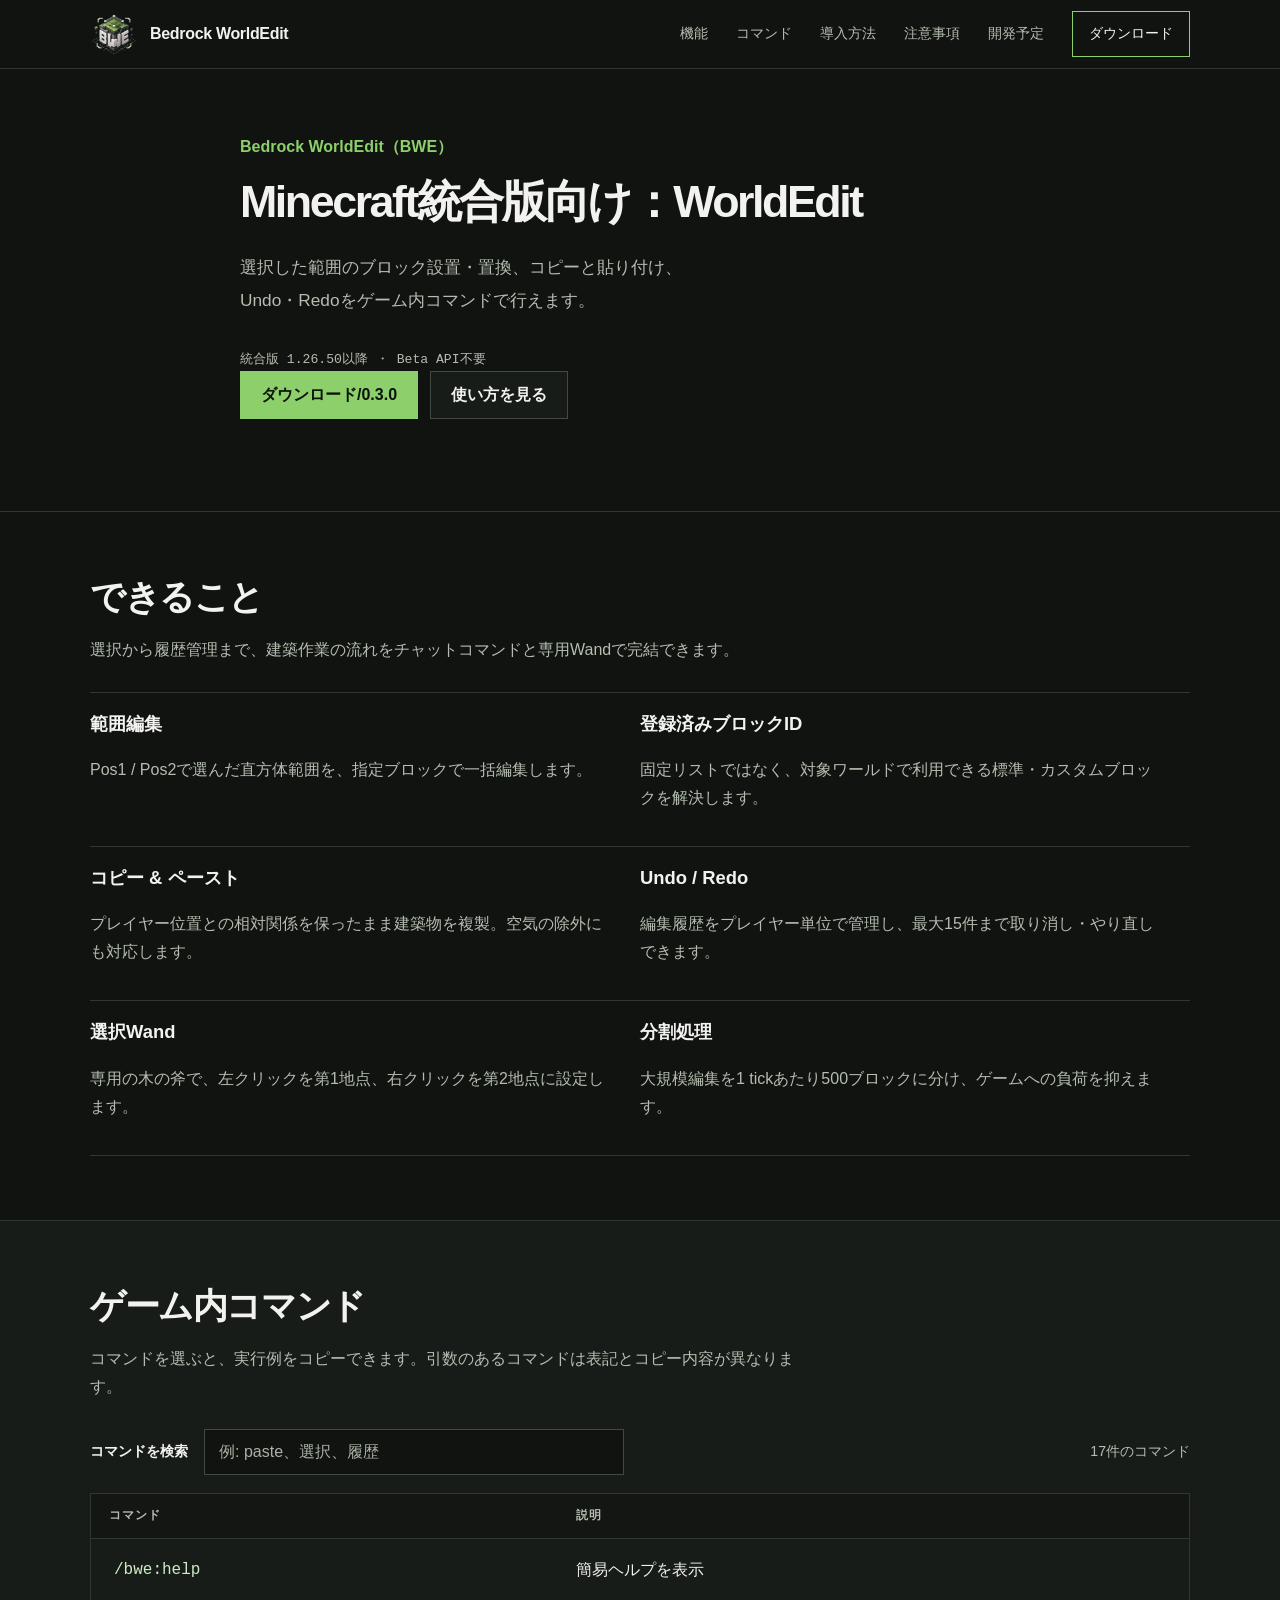
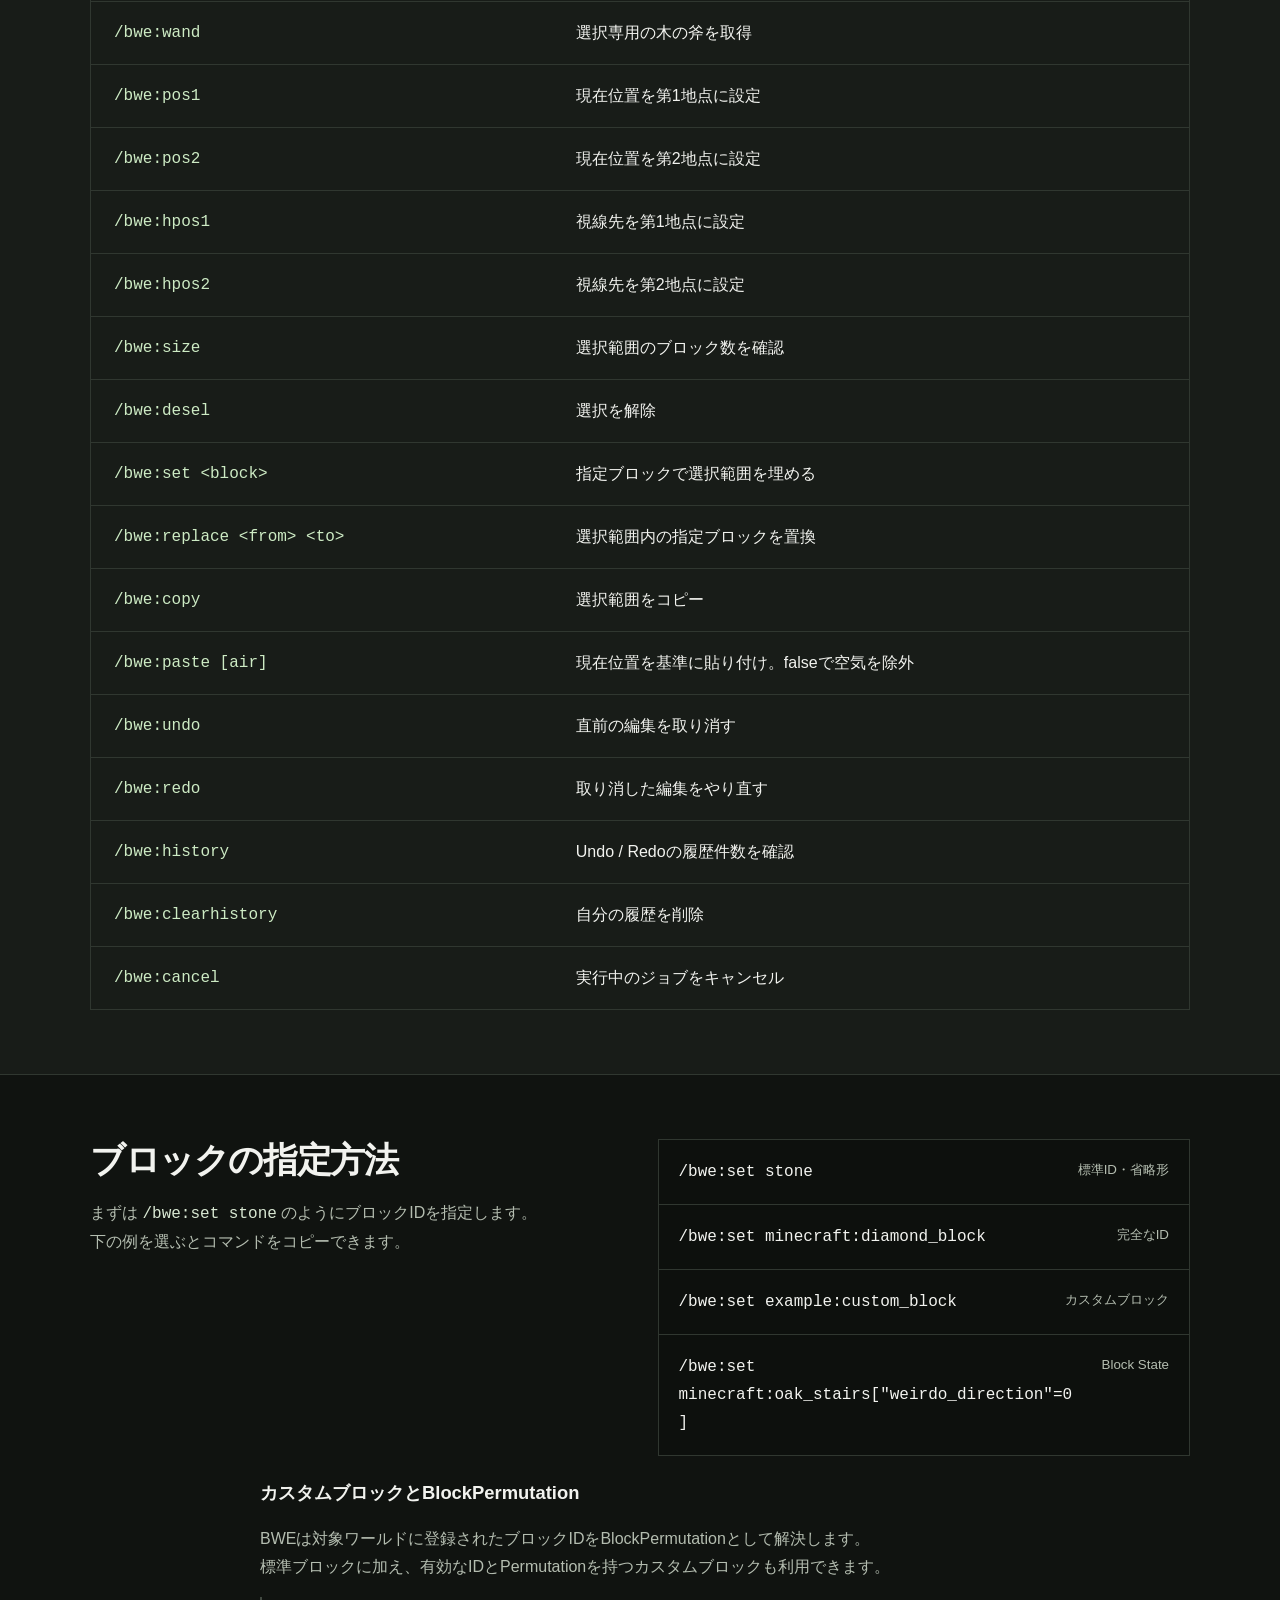
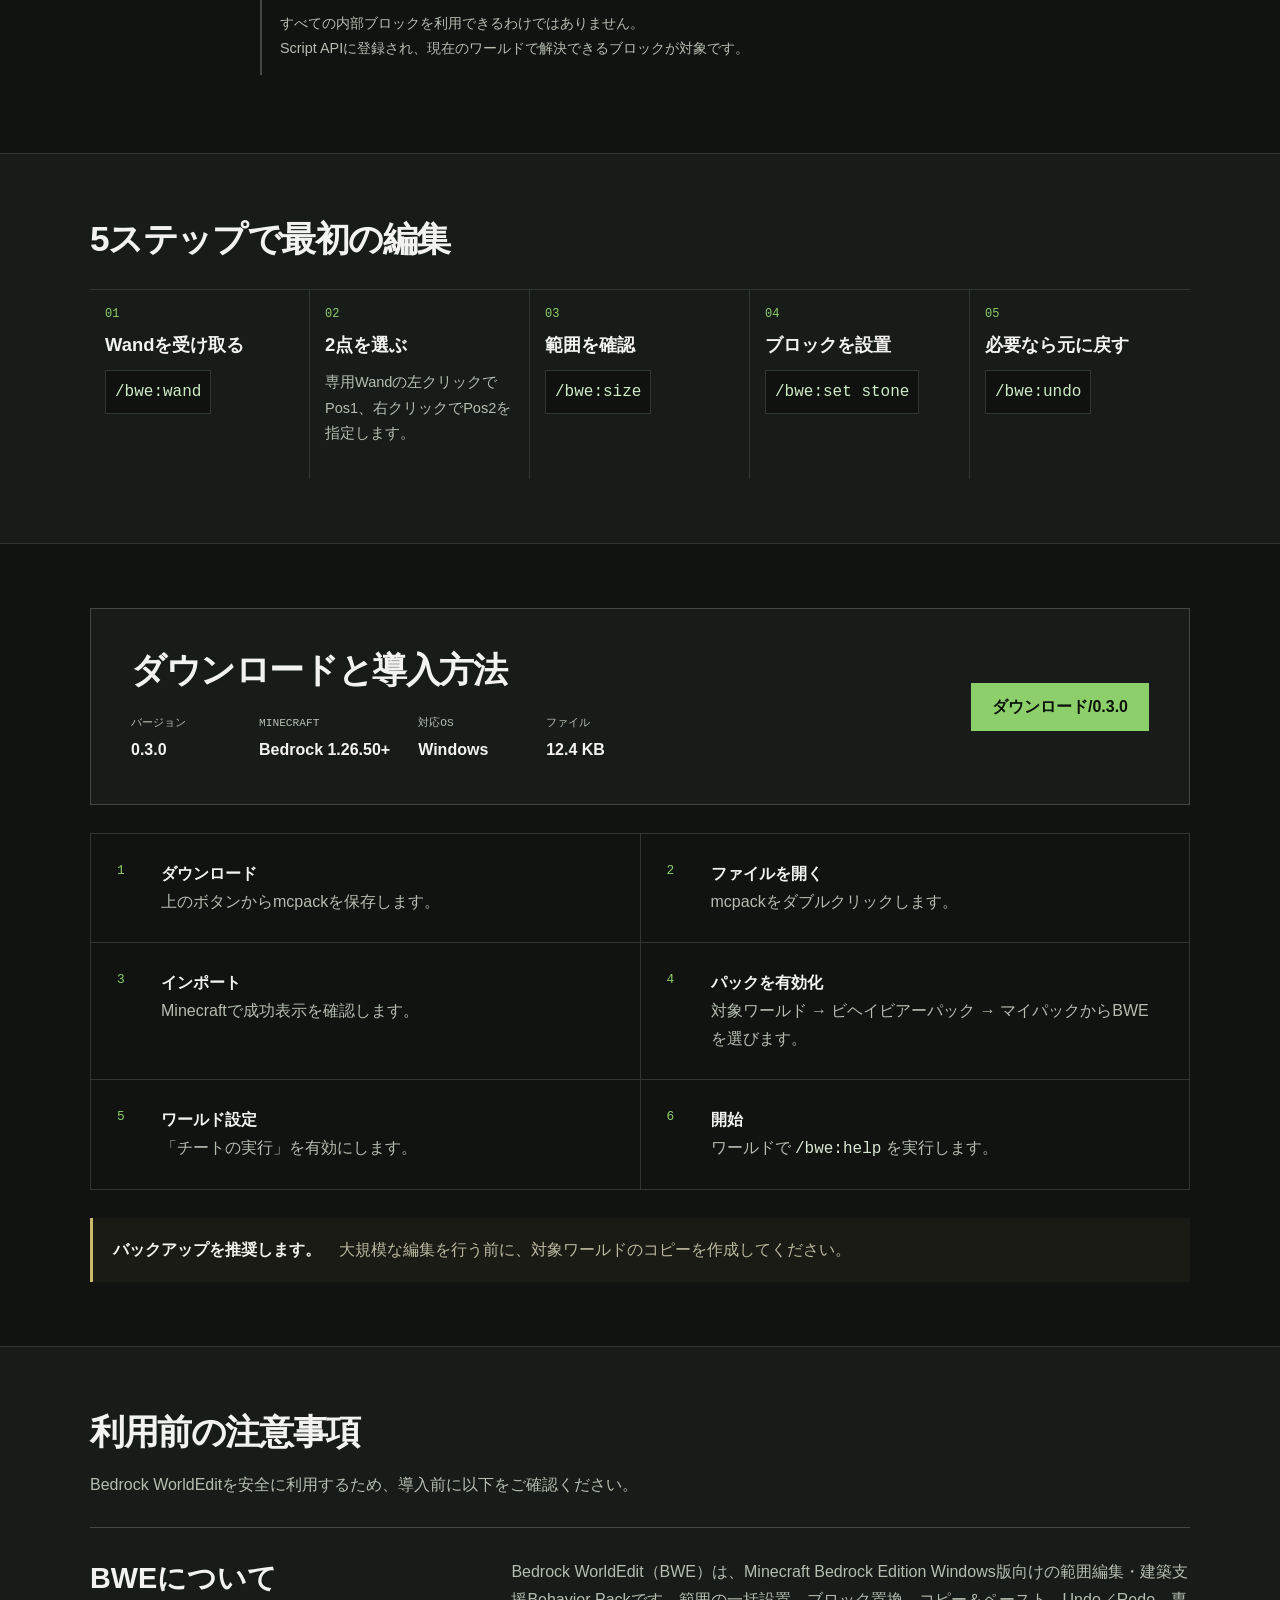
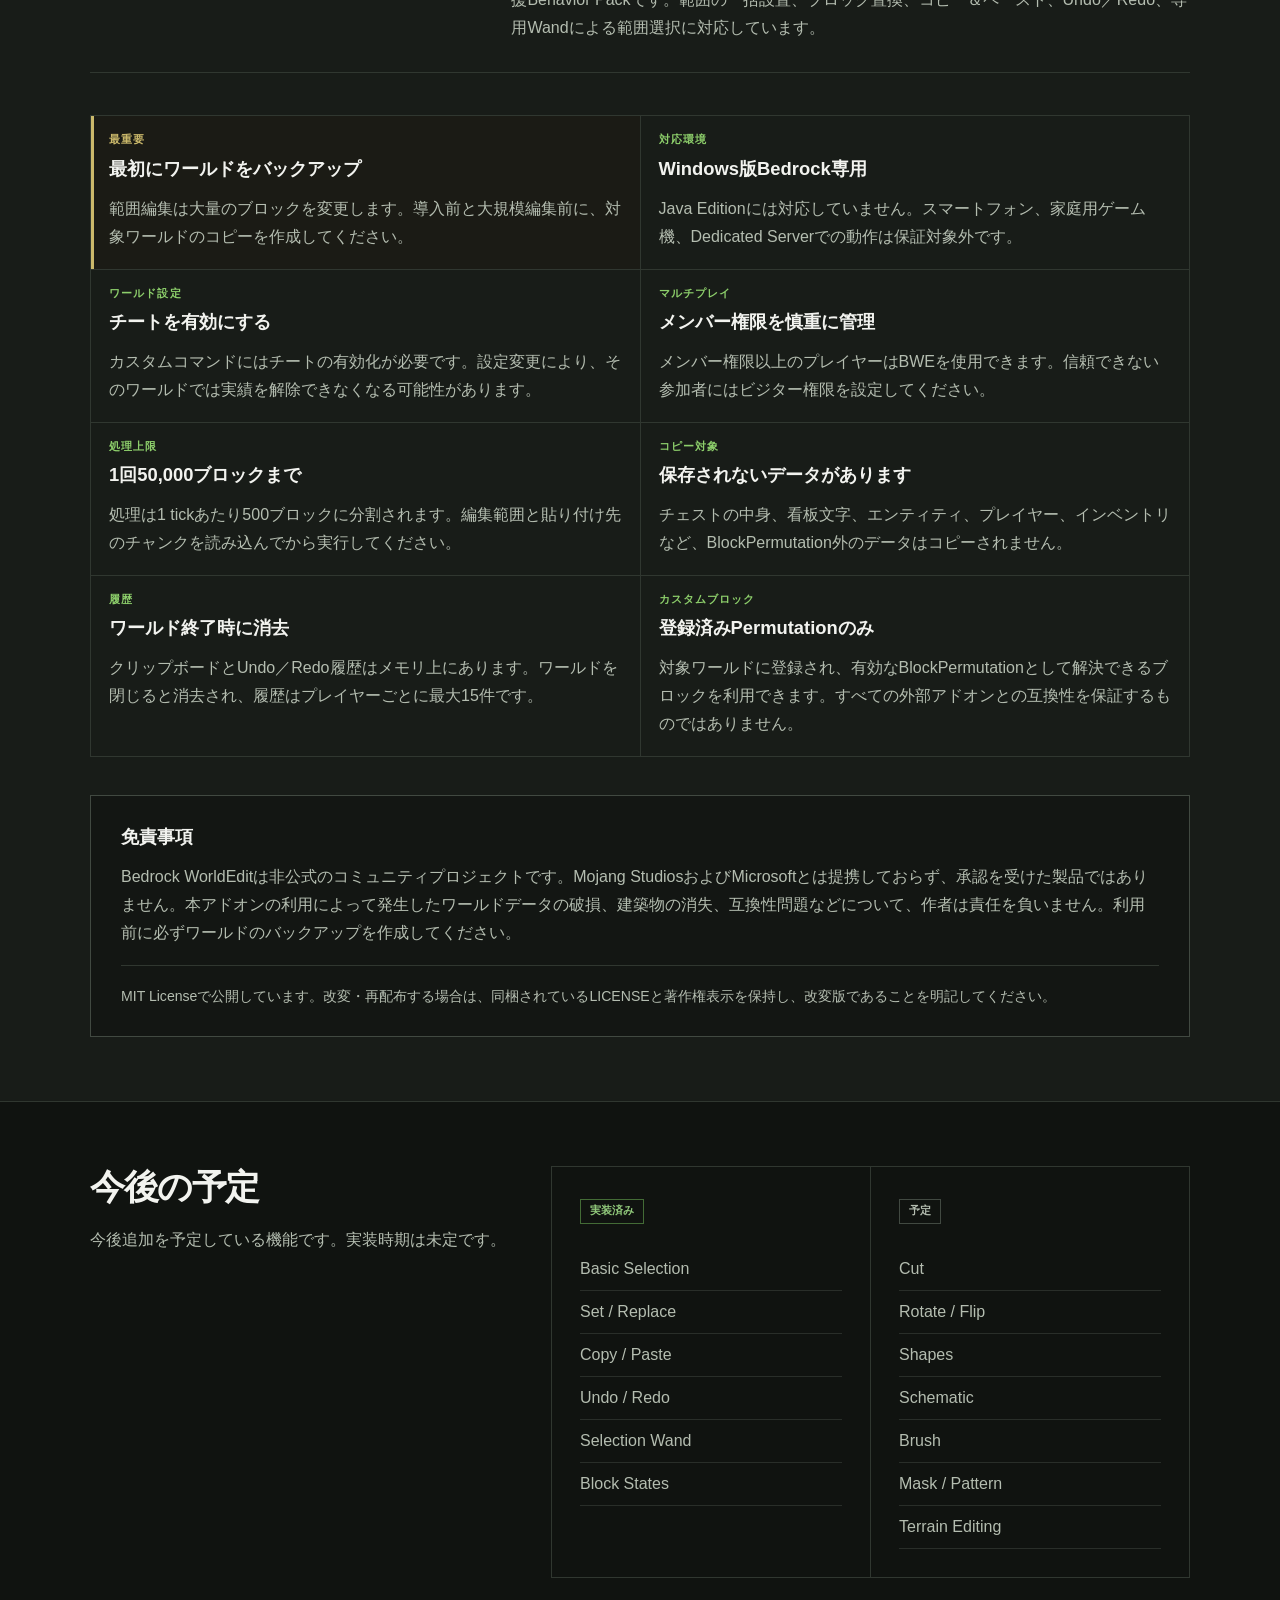
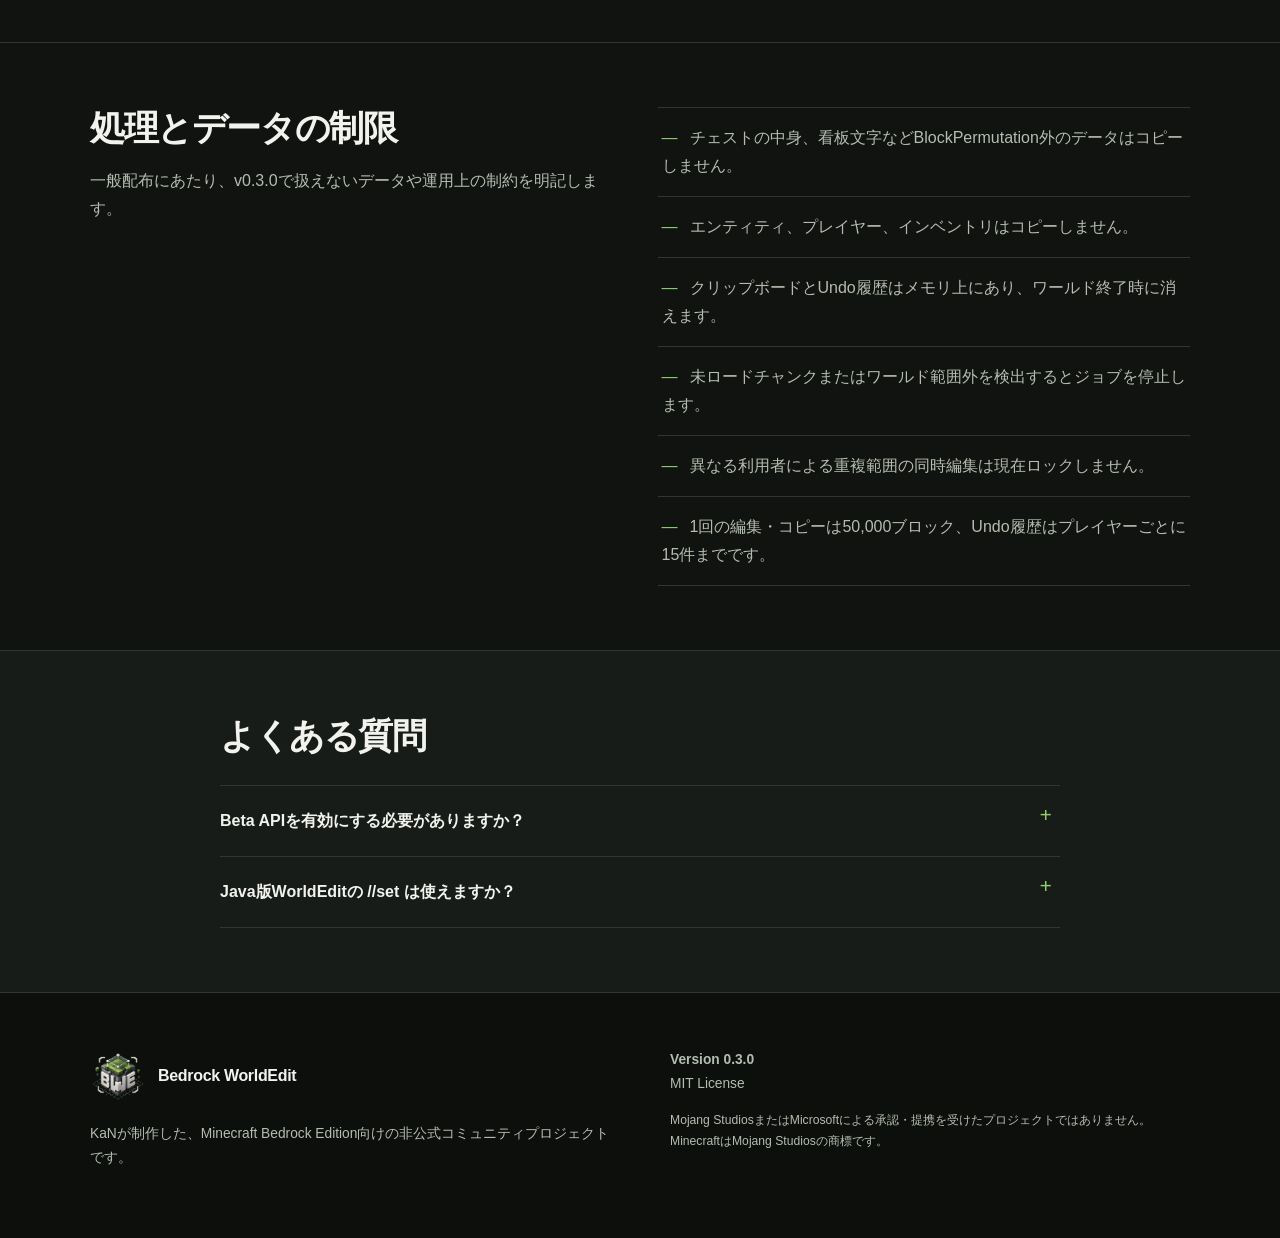
==== commit 1f4e1a2e: "Update index.html" ====
--- a/index.html
+++ b/index.html
@@ -59,12 +59,12 @@
             <p class="product-name">Bedrock WorldEdit（BWE）</p>
             <h1>Minecraft統合版向け：WorldEdit</h1>
             <p class="hero-lead">
-              選択した範囲のブロック設置・置換、コピーと貼り付け、Undo・Redoをゲーム内コマンドで行えます。
+              選択した範囲のブロック設置・置換、コピーと貼り付け、<br>Undo・Redoをゲーム内コマンドで行えます。
             </p>
-            <p class="compatibility">Windows版 Bedrock Edition 1.26.50以降 ・ v0.3.0 ・ Beta API不要</p>
+            <p class="compatibility">統合版 1.26.50以降 ・ Beta API不要</p>
             <div class="hero-actions">
               <a class="button button-primary" href="./downloads/BedrockWorldEdit-0.3.0.mcpack" download
-                >v0.3.0をダウンロード</a
+                >ダウンロード/0.3.0</a
               >
               <a class="button button-secondary" href="#quick-start">使い方を見る</a>
             </div>
@@ -250,7 +250,7 @@
             <h2>ブロックの指定方法</h2>
             <p>
               まずは
-              <code>/bwe:set stone</code> のようにブロックIDを指定します。下の例を選ぶとコマンドをコピーできます。
+              <code>/bwe:set stone</code> のようにブロックIDを指定します。<br>下の例を選ぶとコマンドをコピーできます。
             </p>
           </div>
           <div class="code-block" aria-label="ブロック指定例">
@@ -271,10 +271,10 @@
         <div class="container block-detail">
           <h3>カスタムブロックとBlockPermutation</h3>
           <p>
-            BWEは対象ワールドに登録されたブロックIDをBlockPermutationとして解決します。標準ブロックに加え、有効なIDとPermutationを持つカスタムブロックも利用できます。
+            BWEは対象ワールドに登録されたブロックIDをBlockPermutationとして解決します。<br>標準ブロックに加え、有効なIDとPermutationを持つカスタムブロックも利用できます。
           </p>
           <p class="note">
-            すべての内部ブロックを利用できるわけではありません。Script
+            すべての内部ブロックを利用できるわけではありません。<br>Script
             APIに登録され、現在のワールドで解決できるブロックが対象です。
           </p>
         </div>
@@ -348,7 +348,7 @@
               </dl>
             </div>
             <a class="button button-primary button-large" href="./downloads/BedrockWorldEdit-0.3.0.mcpack" download
-              >v0.3.0をダウンロード</a
+              >ダウンロード/0.3.0</a
             >
           </div>
           <div class="install-grid">
